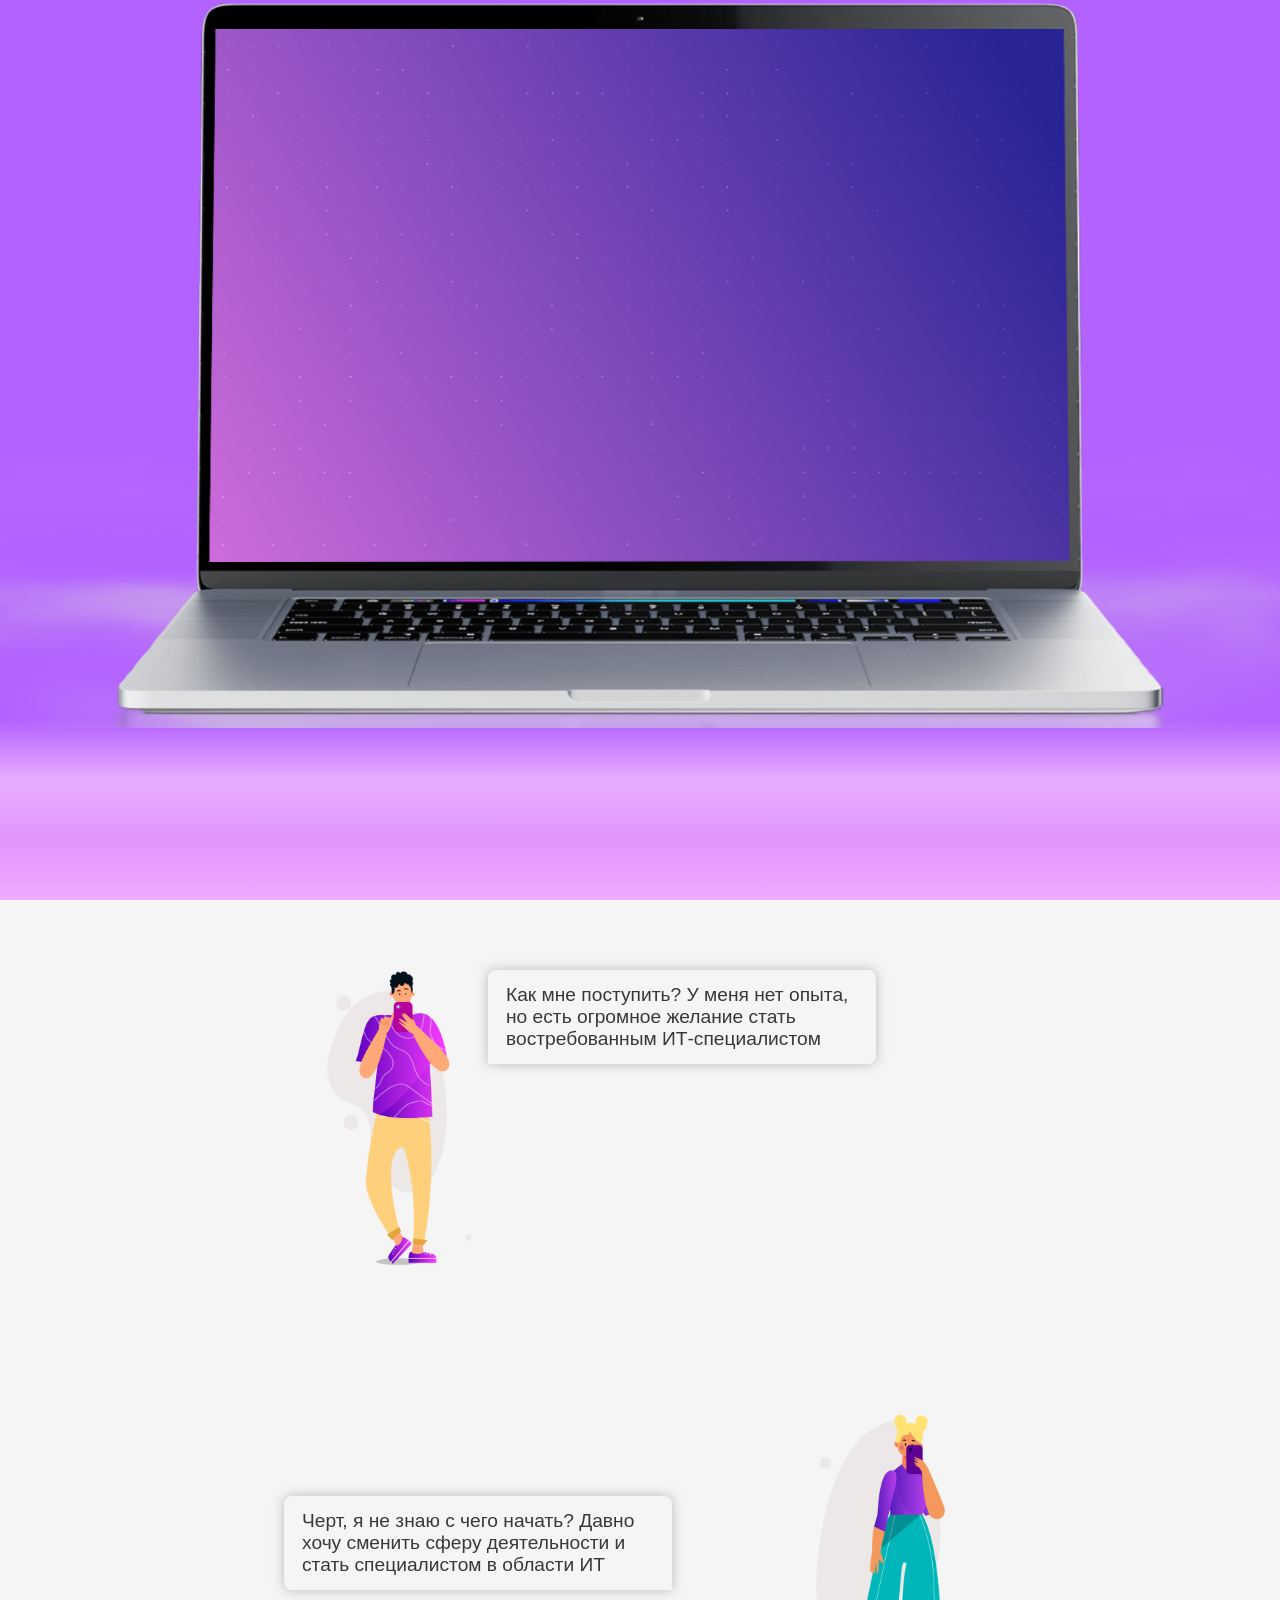
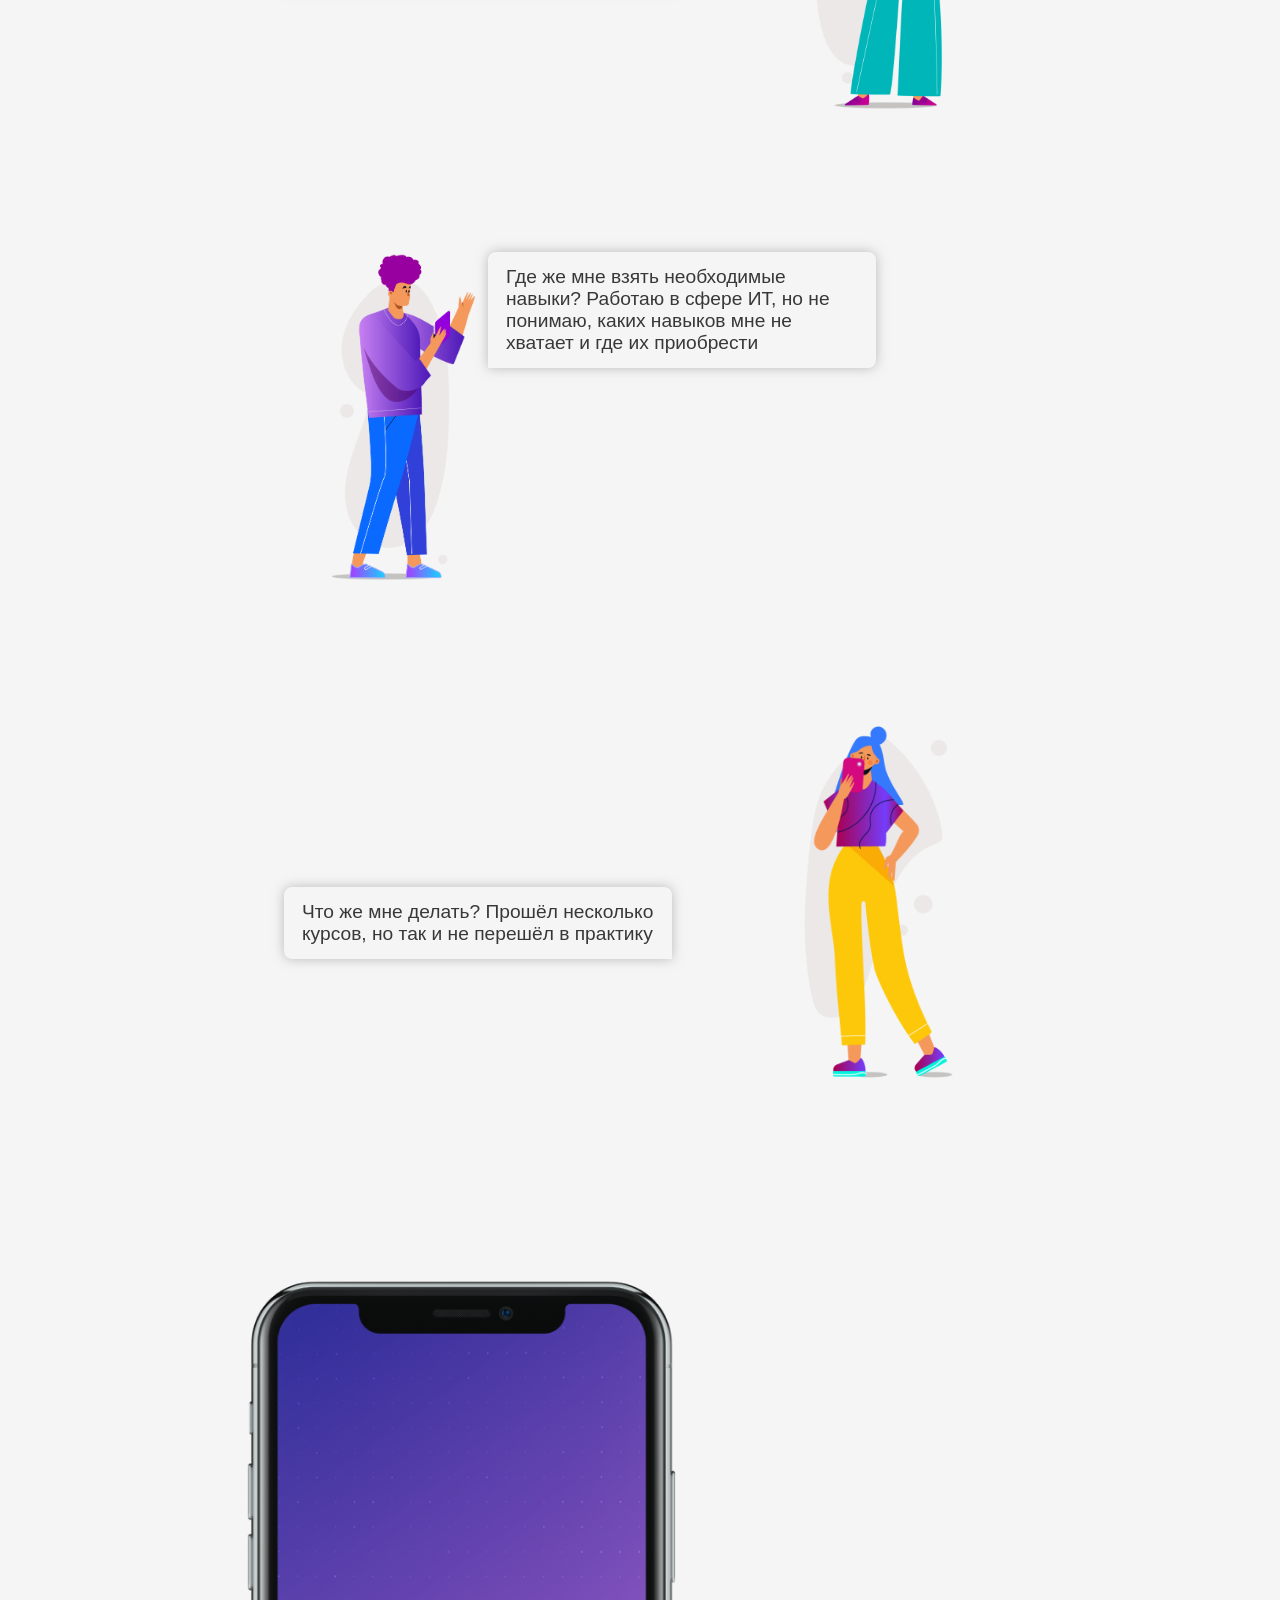
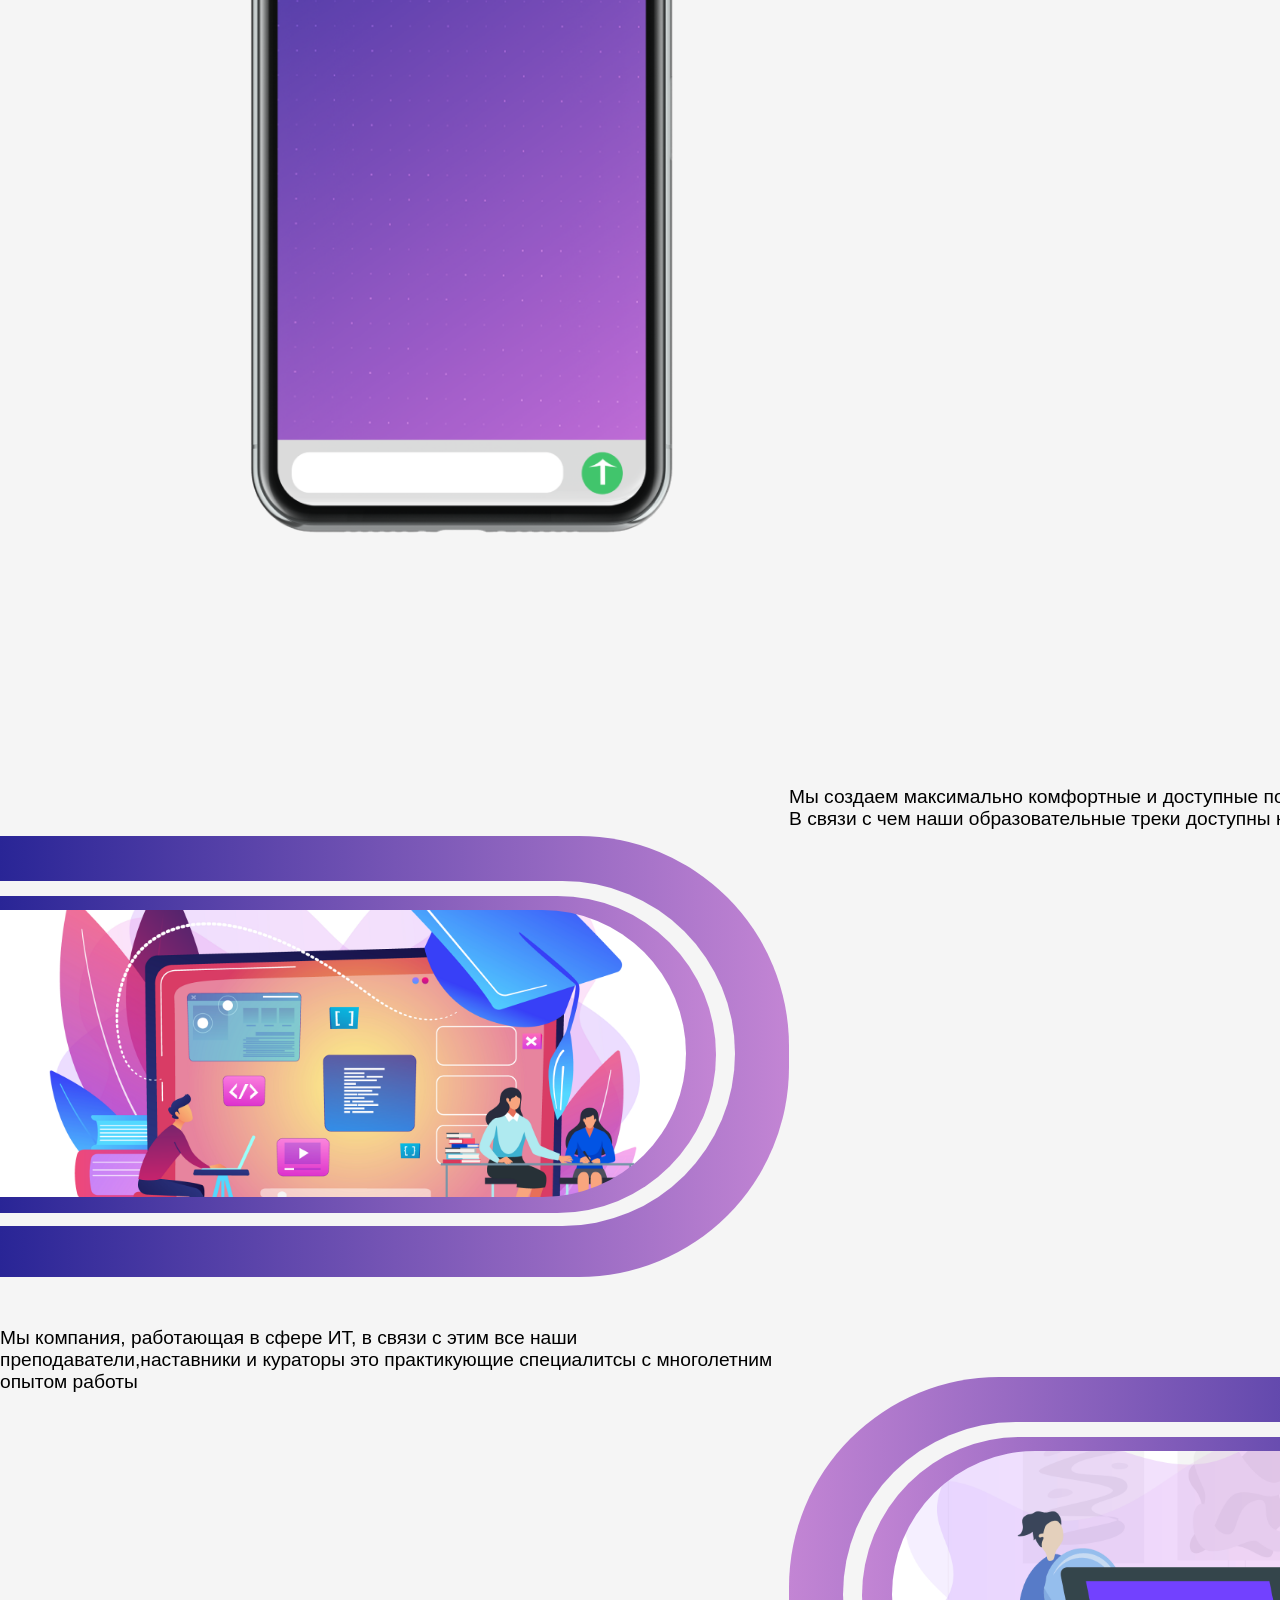
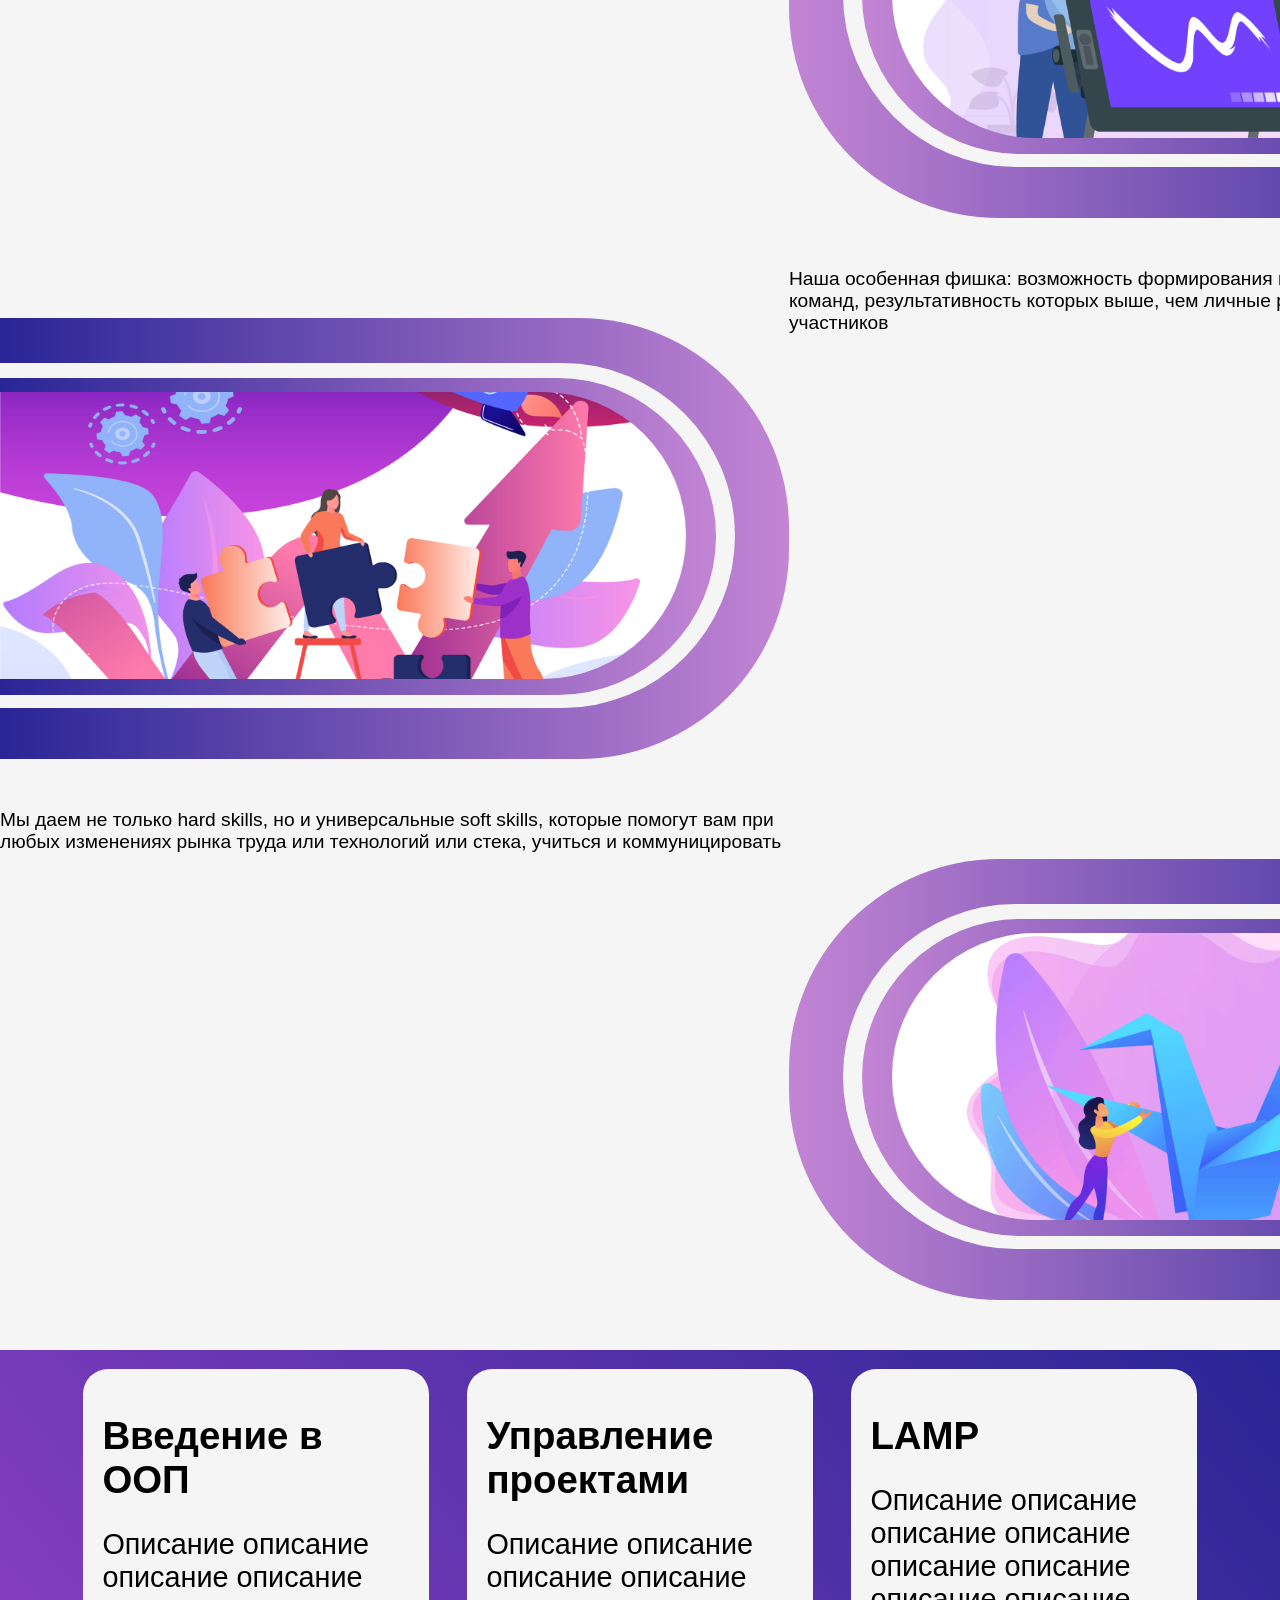
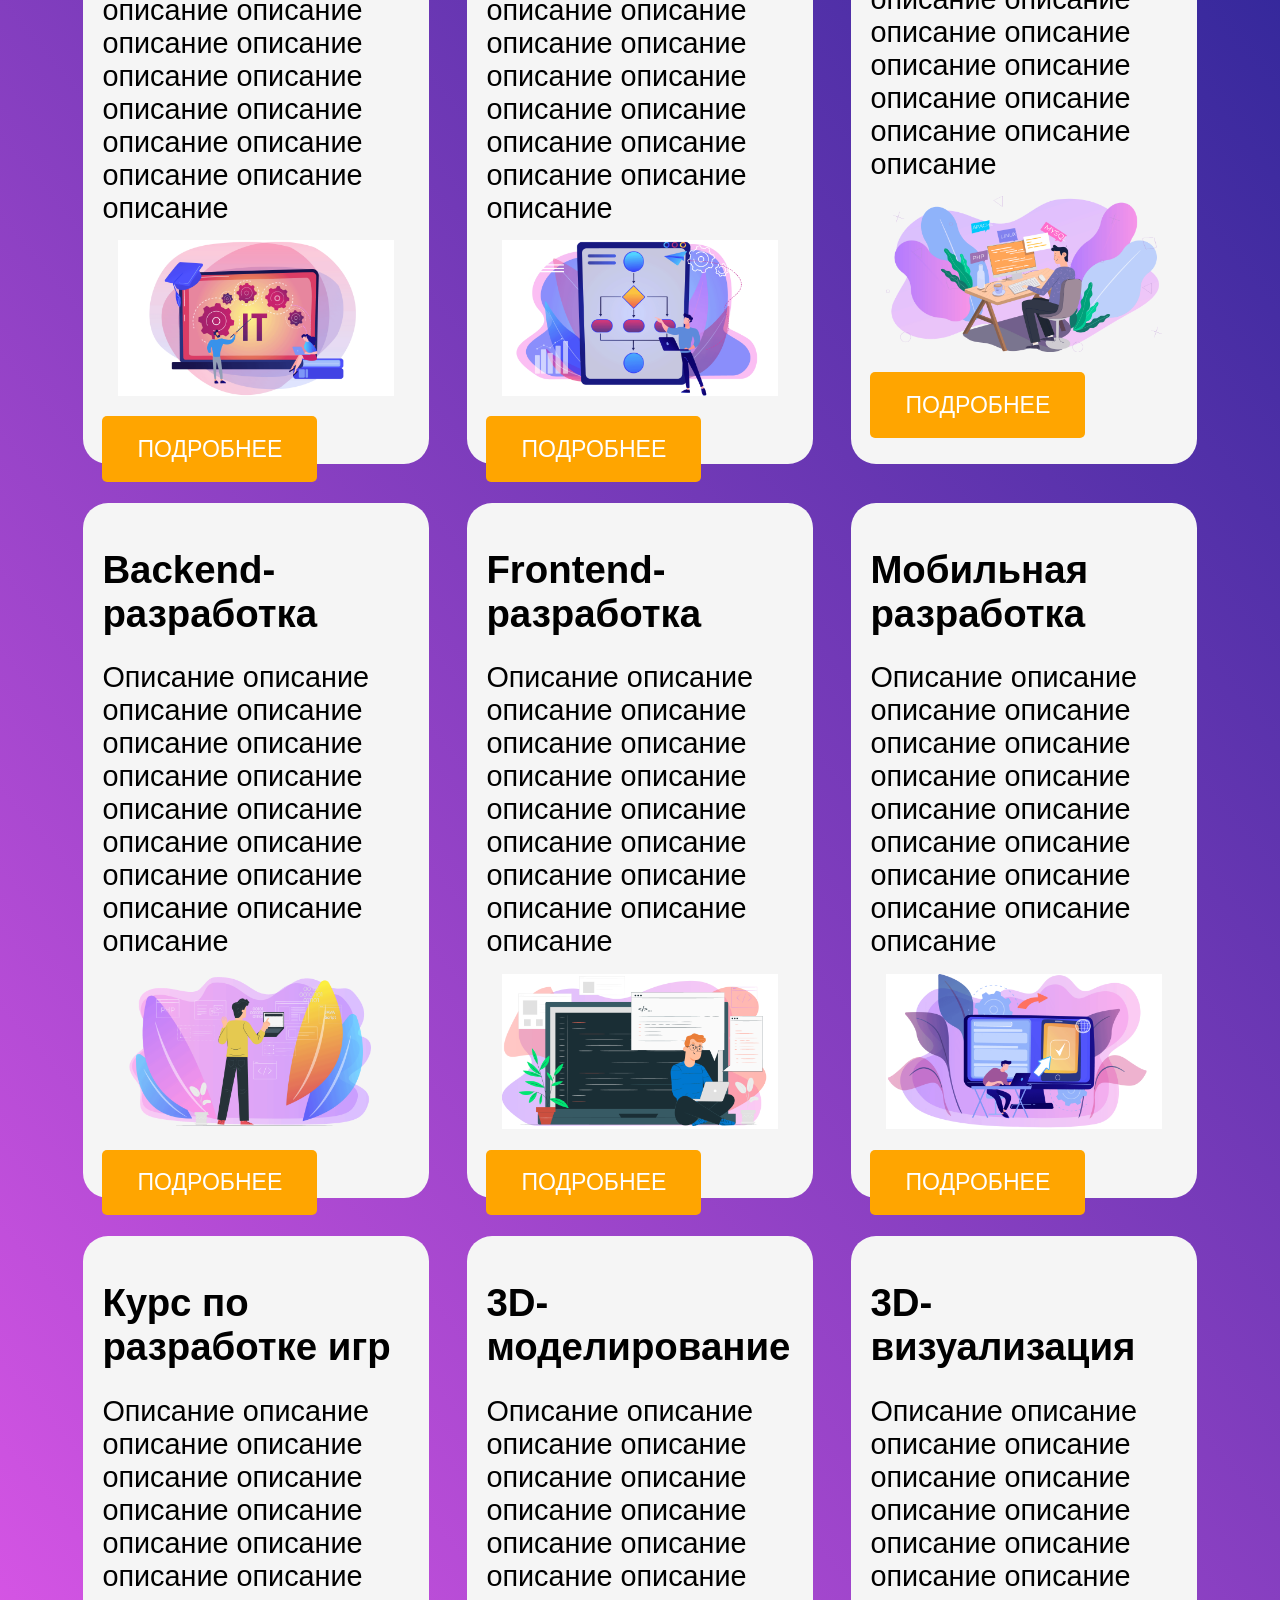
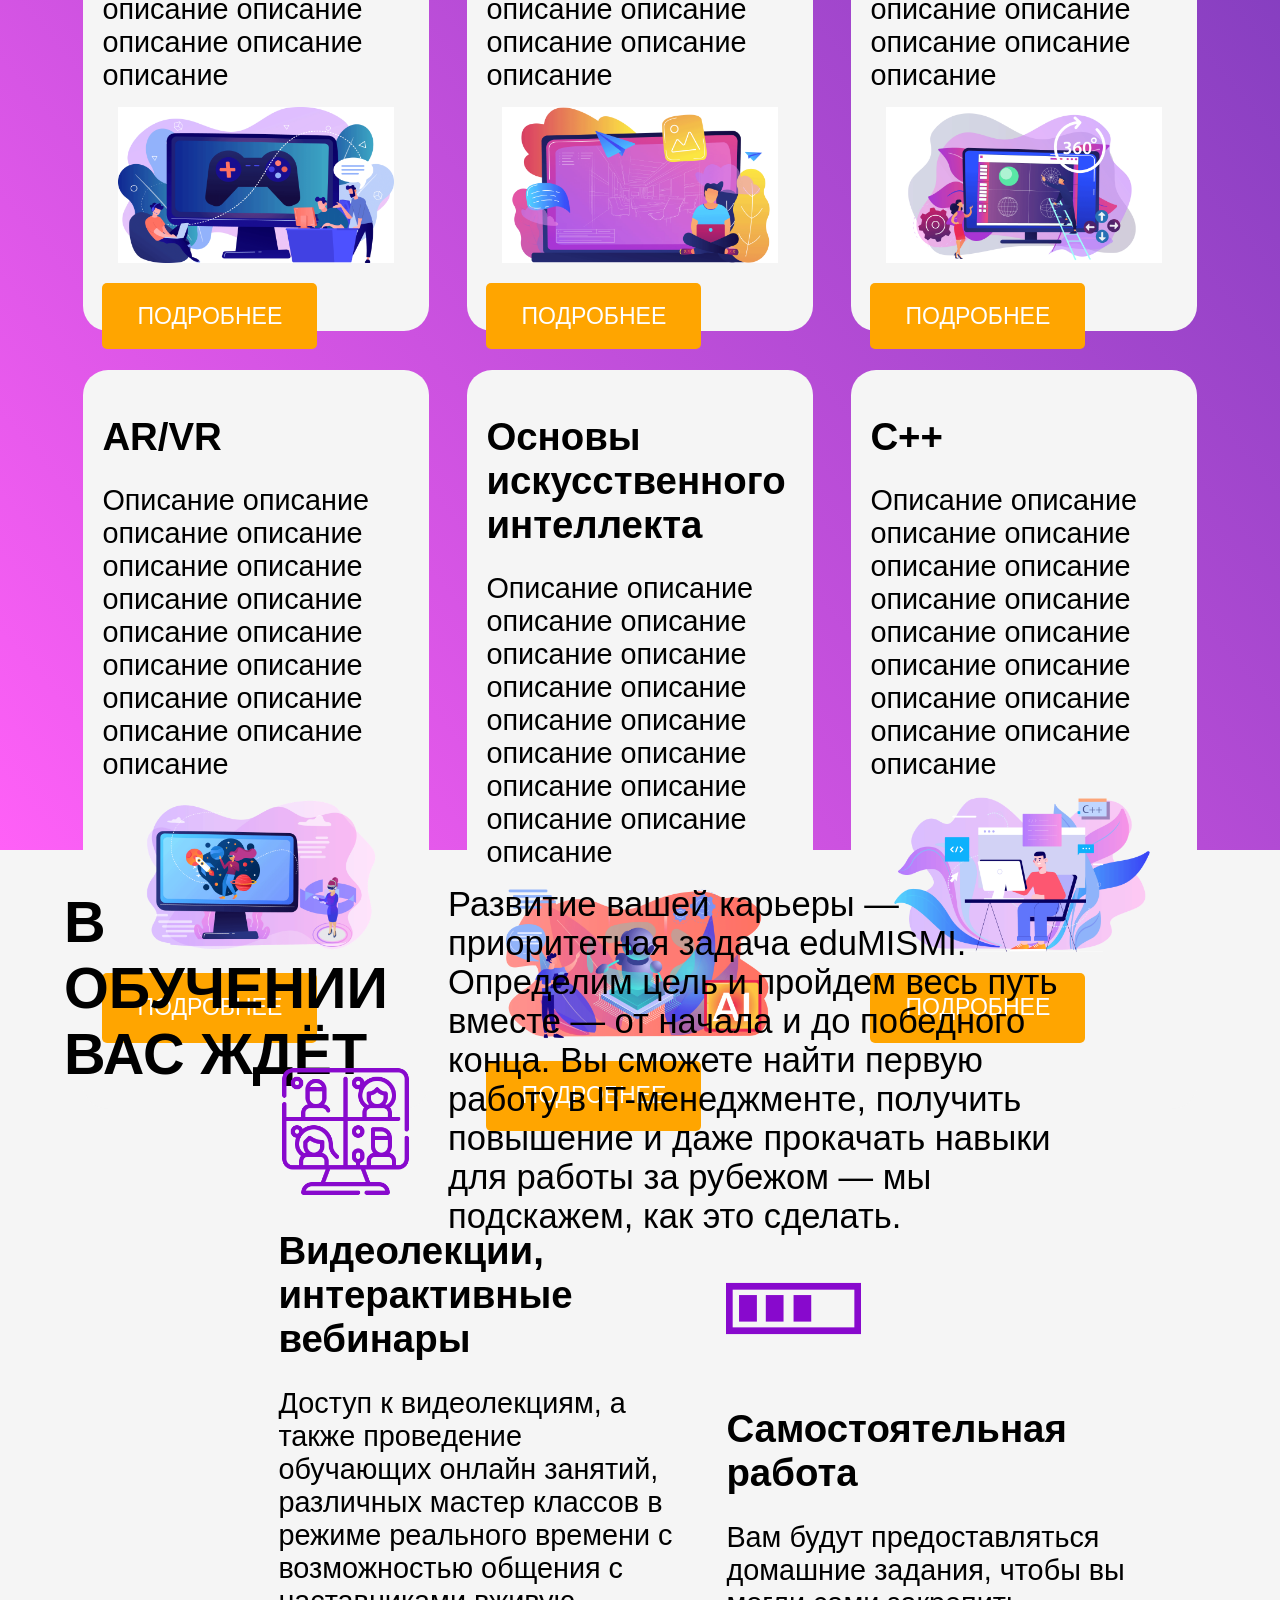
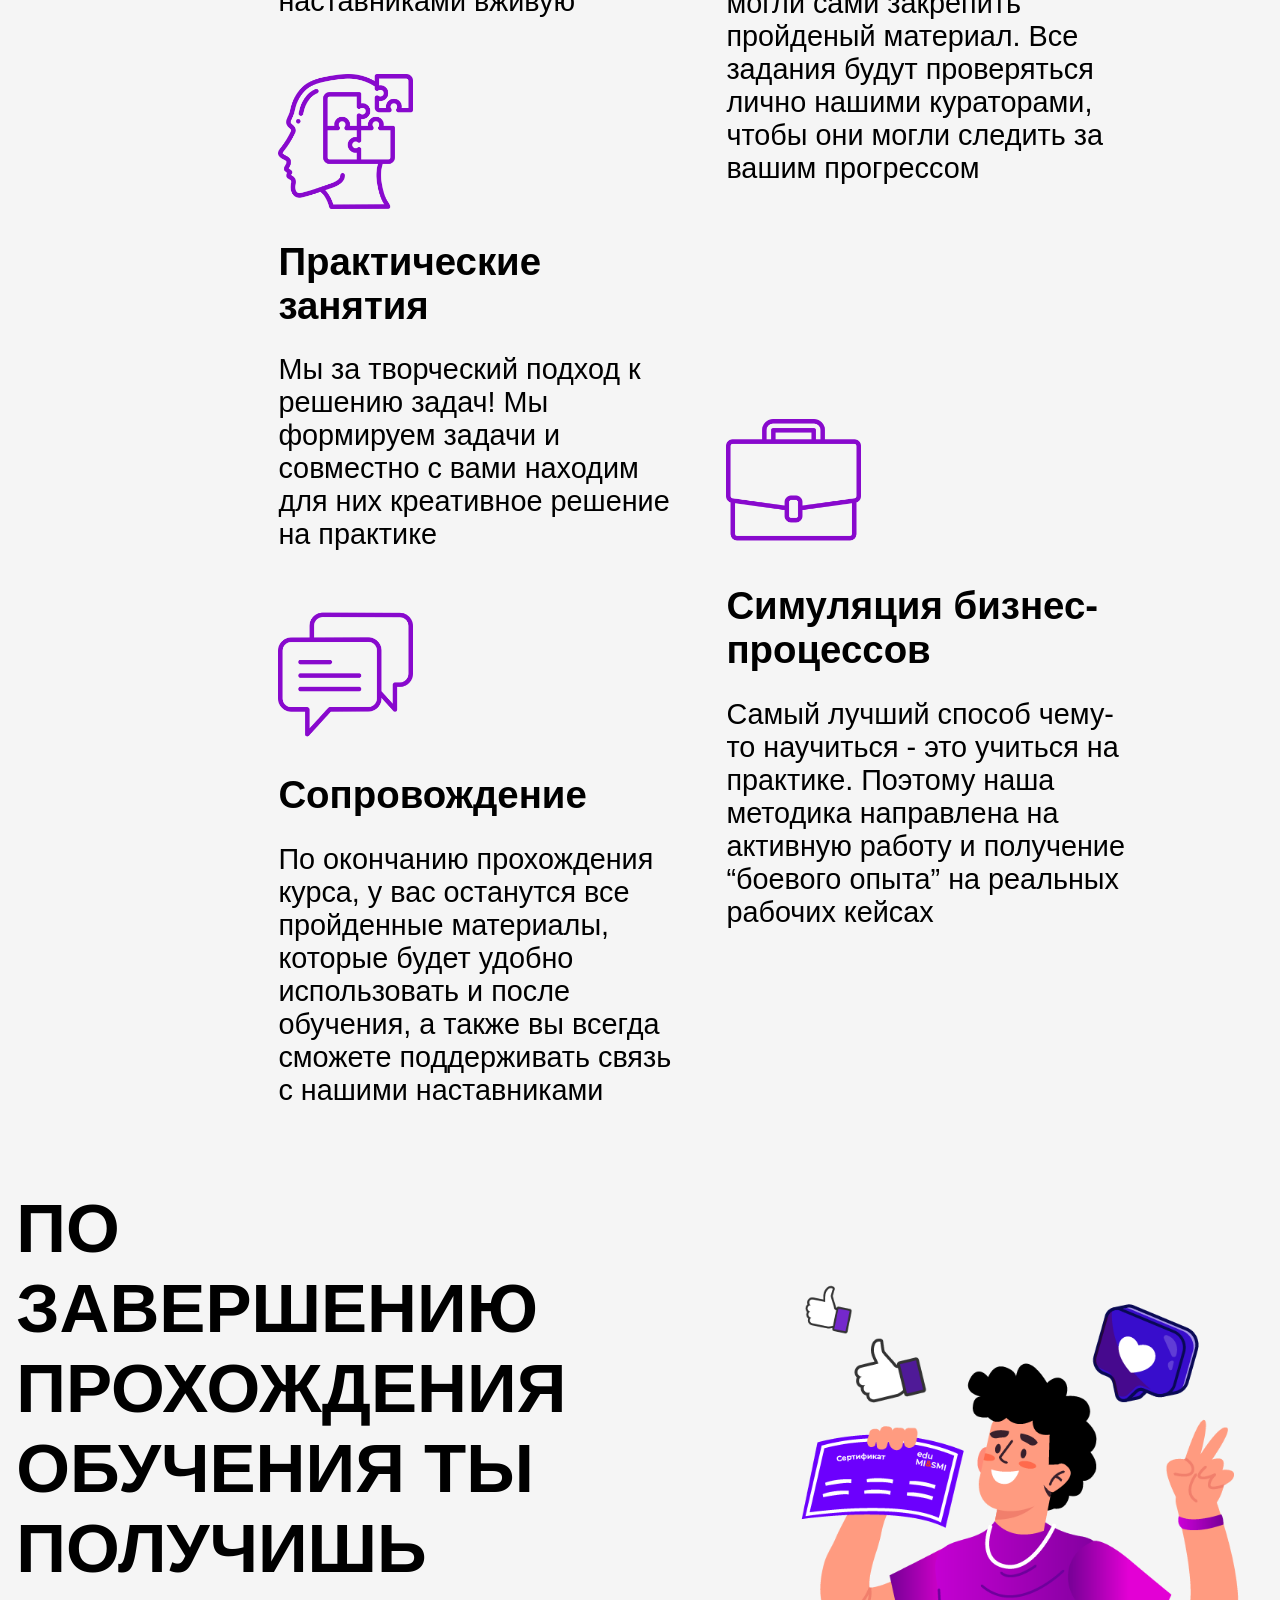
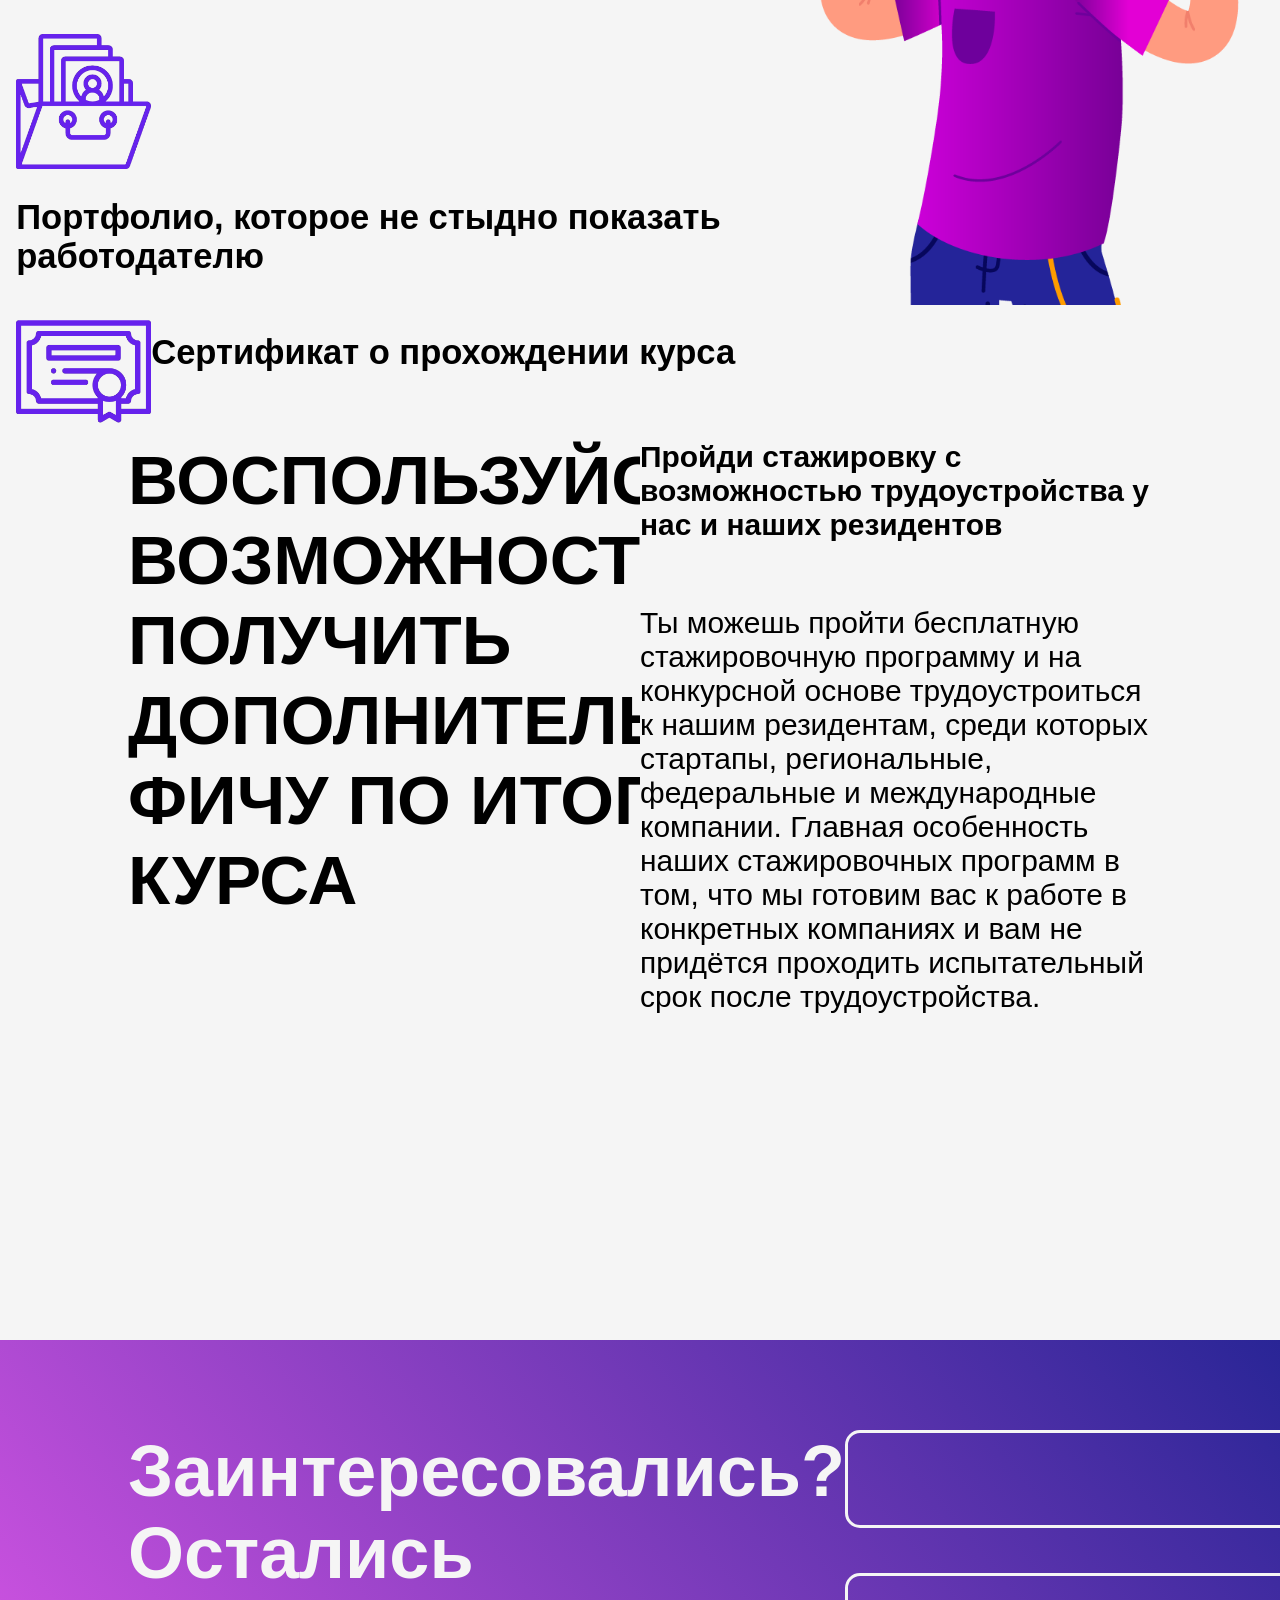
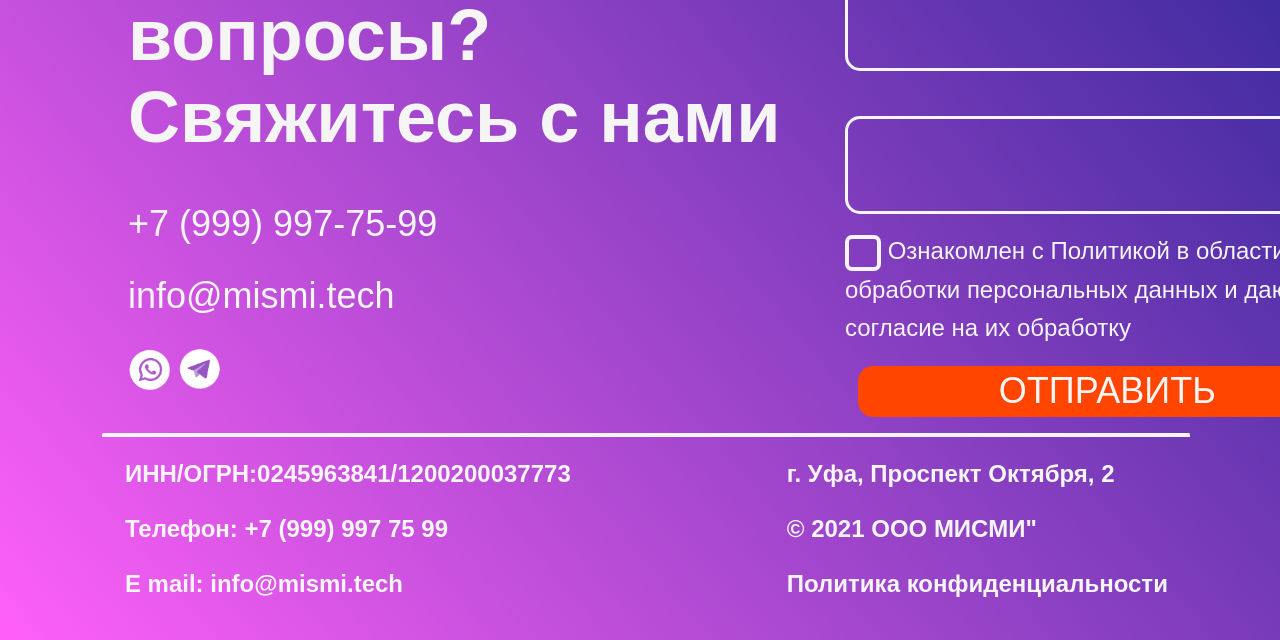
==== index.html @ 3c0815de "Rename grid.html to index.html" ====
<!DOCTYPE html>
<html>

<head>
  <meta charset="UTF-8">
  <meta name="viewport" content="width=device-width height=device-height">
  <title>Шаблончик</title>
  <link rel="stylesheet" href="grid.css" type="text/css" />
</head>

<body>
  <div id="main">
    <div id="header">
      <div class="container">
        <img src="laptop.png" height="100%" width="100%">
      </div>
    </div>

    <div id="content">
      <div class="cont1">
        <div class="bubbleWrapper">
          <div class="inlineContainer">
            <img src="Human2.png">
            <div class="otherBubble other">
              Как мне поступить? У меня нет опыта, но есть огромное желание стать востребованным ИТ-специалистом
            </div>
          </div>
        </div>
        <div class="bubbleWrapper">
          <div class="inlineContainer own">
            <img src="Human4.png">
            <div class="ownBubble own">
              Черт, я не знаю с чего начать? Давно хочу сменить сферу деятельности и стать специалистом в области ИТ
            </div>
          </div>
        </div>
        <div class="bubbleWrapper">
          <div class="inlineContainer">
            <img src="Human3.png">
            <div class="otherBubble other">
              Где же мне взять необходимые навыки? Работаю в сфере ИТ, но не понимаю, каких навыков мне не хватает и где
              их приобрести
            </div>
          </div>
        </div>
        <div class="bubbleWrapper">
          <div class="inlineContainer own">
            <img src="Human1.png">
            <div class="ownBubble own">
              Что же мне делать? Прошёл несколько курсов, но так и не перешёл в практику
            </div>
          </div>
        </div>
      </div>
      <div class="cont2">
        <img src="iphone.png">
      </div>
    </div>
    <div class="cont3">
      <div id="border">
        <img src="activities_1.png" id="img_1">
      </div>
      <div id="descr">
        Мы создаем максимально комфортные и доступные подходы формирования навыков. В связи с чем наши образовательные
        треки доступны как online, так и ofline
      </div>
      <div id="descr">
        Мы компания, работающая в сфере ИТ, в связи с этим все наши преподаватели,наставники и кураторы это практикующие
        специалитсы с многолетним опытом работы
      </div>
      <div id="border">
        <img src="activities_2.png" id="img_2">
      </div>
      <div id="border">
        <img src="activities_3.png" id="img_3">
      </div>
      <div id="descr">
        Наша особенная фишка: возможность формирования и обучения драйв совместимых команд, результативность которых
        выше, чем личные результаты каждого из участников
      </div>
      <div id="descr">
        Мы даем не только hard skills, но и универсальные soft skills, которые помогут вам при любых изменениях рынка
        труда или технологий или стека, учиться и коммуницировать
      </div>
      <div id="border">
        <img src="activities_4.png" id="img_4">
      </div>
    </div>
    <div class="cont4">
      <div id="courses">
        <div id="card">
          <h1>Введение в ООП</h1>
          <div id="description">
            Описание описание описание описание описание описание описание описание описание описание описание описание
            описание описание описание описание описание
          </div>
          <div id="price"></div>
          <img src="./card_1.png">
          <button>ПОДРОБНЕЕ</button>
        </div>
        <div id="card">
          <h1>Управление проектами</h1>
          <div id="description">
            Описание описание описание описание описание описание описание описание описание описание описание описание
            описание описание описание описание описание
          </div>
          <div id="price"></div>
          <img src="./card_2.png">
          <button>ПОДРОБНЕЕ</button>
        </div>
        <div id="card">
          <h1>LAMP</h1>
          <div id="description">
            Описание описание описание описание описание описание описание описание описание описание описание описание
            описание описание описание описание описание
          </div>
          <div id="price"></div>
          <img src="./card_3.png">
          <button>ПОДРОБНЕЕ</button>
        </div>
        <div id="card">
          <h1>Backend-разработка</h1>
          <div id="description">
            Описание описание описание описание описание описание описание описание описание описание описание описание
            описание описание описание описание описание
          </div>
          <div id="price"></div>
          <img src="./card_4.png">
          <button>ПОДРОБНЕЕ</button>
        </div>
        <div id="card">
          <h1>Frontend-разработка</h1>
          <div id="description">
            Описание описание описание описание описание описание описание описание описание описание описание описание
            описание описание описание описание описание
          </div>
          <div id="price"></div>
          <img src="./card_5.png">
          <button>ПОДРОБНЕЕ</button>
        </div>
        <div id="card">
          <h1>Мобильная разработка</h1>
          <div id="description">
            Описание описание описание описание описание описание описание описание описание описание описание описание
            описание описание описание описание описание
          </div>
          <div id="price"></div>
          <img src="./card_6.png">
          <button>ПОДРОБНЕЕ</button>
        </div>
        <div id="card">
          <h1>Курс по разработке игр</h1>
          <div id="description">
            Описание описание описание описание описание описание описание описание описание описание описание описание
            описание описание описание описание описание
          </div>
          <div id="price"></div>
          <img src="./card_7.png">
          <button>ПОДРОБНЕЕ</button>
        </div>
        <div id="card">
          <h1>3D-моделирование</h1>
          <div id="description">
            Описание описание описание описание описание описание описание описание описание описание описание описание
            описание описание описание описание описание
          </div>
          <div id="price"></div>
          <img src="./card_8.png">
          <button>ПОДРОБНЕЕ</button>
        </div>
        <div id="card">
          <h1>3D-визуализация</h1>
          <div id="description">
            Описание описание описание описание описание описание описание описание описание описание описание описание
            описание описание описание описание описание
          </div>
          <div id="price"></div>
          <img src="./card_9.png">
          <button>ПОДРОБНЕЕ</button>
        </div>
        <div id="card">
          <h1>AR/VR</h1>
          <div id="description">
            Описание описание описание описание описание описание описание описание описание описание описание описание
            описание описание описание описание описание
          </div>
          <div id="price"></div>
          <img src="./card_10.png">
          <button>ПОДРОБНЕЕ</button>
        </div>
        <div id="card">
          <h1>Основы искусственного интеллекта</h1>
          <div id="description">
            Описание описание описание описание описание описание описание описание описание описание описание описание
            описание описание описание описание описание
          </div>
          <div id="price"></div>
          <img src="./card_11.png">
          <button>ПОДРОБНЕЕ</button>
        </div>
        <div id="card">
          <h1>C++</h1>
          <div id="description">
            Описание описание описание описание описание описание описание описание описание описание описание описание
            описание описание описание описание описание
          </div>
          <div id="price"></div>
          <img src="./card_12.png">
          <button>ПОДРОБНЕЕ</button>
        </div>
      </div>
    </div>
    <div id="cont5">
      <div id="learn">
        <h1>В ОБУЧЕНИИ ВАС ЖДЁТ</h1>
        <p>Развитие вашей карьеры — приоритетная задача eduMISMI. Определим цель и пройдем весь путь вместе — от начала
          и до победного конца. Вы сможете найти первую работу в IT-менеджменте, получить повышение и даже прокачать
          навыки для работы за рубежом — мы подскажем, как это сделать.</p>
      </div>
      <div id="row">
        <div id="what">
          <div id="expect">
            <img src="./learn_1.png">
            <h1>Видеолекции, интерактивные вебинары</h1>
            <div id="description">
              Доступ к видеолекциям, а также проведение обучающих онлайн занятий, различных мастер классов в режиме
              реального времени с возможностью общения с наставниками вживую
            </div>
          </div>
        </div>
        <div id="what">
          <div id="expect">
            <img src="./learn_2.png">
            <h1>Практические занятия</h1>
            <div id="description">
              Мы за творческий подход к решению задач! Мы формируем задачи и совместно с вами находим для них креативное
              решение на практике
            </div>
          </div>
        </div>
        <div id="what">
          <div id="expect">
            <img src="./learn_3.png">
            <h1>Сопровождение</h1>
            <div id="description">
              По окончанию прохождения курса, у вас останутся все пройденные материалы, которые будет удобно
              использовать и после обучения, а также вы всегда сможете поддерживать связь с нашими наставниками
            </div>
          </div>
        </div>
        <div id="what">
          <div id="expect">
            <img src="./learn_4.png">
            <h1>Самостоятельная работа</h1>
            <div id="description">
              Вам будут предоставляться домашние задания, чтобы вы могли сами закрепить пройденый материал. Все задания
              будут проверяться лично нашими кураторами, чтобы они могли следить за вашим прогрессом
            </div>
          </div>
        </div>
        <div id="what">
          <div id="expect">
            <img src="./learn_5.png">
            <h1>Симуляция бизнес-процессов</h1>
            <div id="description">
              Самый лучший способ чему-то научиться - это учиться на практике. Поэтому наша методика направлена на
              активную работу и получение “боевого опыта” на реальных рабочих кейсах
            </div>
          </div>
        </div>
      </div>
    </div>
    <div id="cont6">
      <div id="docs">
        <h1>ПО ЗАВЕРШЕНИЮ ПРОХОЖДЕНИЯ ОБУЧЕНИЯ ТЫ ПОЛУЧИШЬ</h1>
        <img src="./docs_1.png">
        <h2>Портфолио, которое не стыдно показать работодателю</h2>
        <img src="./docs_2.png">
        <h2>Сертификат о прохождении курса</h2>
      </div>
      <img src="./man.png">
    </div>
    <div id="cont7">
      <div id="feature">
        <h1>ВОСПОЛЬЗУЙСЯ ВОЗМОЖНОСТЬЮ ПОЛУЧИТЬ ДОПОЛНИТЕЛЬНУЮ ФИЧУ ПО ИТОГУ КУРСА</h1>
      </div>
      <div id="trainee">
        <h2>Пройди стажировку с возможностью трудоустройства у нас и наших резидентов</h2>
        <h3>Ты можешь пройти бесплатную стажировочную программу и на конкурсной основе трудоустроиться к нашим
          резидентам, среди которых стартапы, региональные, федеральные и международные компании. Главная особенность
          наших стажировочных программ в том, что мы готовим вас к работе в конкретных компаниях и вам не придётся
          проходить испытательный срок после трудоустройства.</h3>
      </div>
    </div>
    <div id="footer">
      <div id="fbx">
        <div id="contact">
          <h1>Заинтересовались? Остались вопросы? Свяжитесь с нами</h1>
          <h2>+7 (999) 997-75-99</h2>
          <h2>info@mismi.tech</h2>
          <div id="socials">
            <img src="./soc_1.png">
            <img src="./soc_2.png">
          </div>
          <div id="forms">
            <form action="" method="get" class="form-example">
              <div class="form-example">
                <input type="text" name="name" id="name" required>
              </div>
              <div class="form-example">
                <input type="phone" name="phone" id="phone" required style="margin: 5vh 0 5vh 0;">
              </div>
              <div class="form-example">
                <input type="email" name="email" id="email" required>
              </div>
            </form>
          </div>
          <div id="checkbox">
            <input id="c1" type="checkbox">
            <label for="c1">Ознакомлен с Политикой в области обработки персональных данных и даю согласие на их
              обработку</label>
          </div>
          <div id="send">
            <script src='https://www.google.com/recaptcha/api.js'></script>
            <script>

              function get_action(form) {
                var v = grecaptcha.getResponse();
                if (v.length == 0) {
                  document.getElementById('captcha').innerHTML = "You can't leave Captcha Code empty";
                  return false;
                }
                else {
                  document.getElementById('captcha').innerHTML = "Captcha completed";
                  return true;
                }
              }

            </script>
            <div class="g-recaptcha" id="rcaptcha" data-sitekey="site key"></div>
            <span id="captcha" style="color:red"></span> <!-- this will show captcha errors -->
            <button>ОТПРАВИТЬ</button>
          </div>
        </div>
      </div>
      <div id="cred">
        <div id="info">
          <h2>ИНН/ОГРН:0245963841/1200200037773</h2>
          <h2>Телефон: +7 (999) 997 75 99</h2>
          <h2>E mail: info@mismi.tech</h2>
          <h2>г. Уфа, Проспект Октября, 2</h2>
          <h2>© 2021 ООО МИСМИ"</h2>
          <h2>Политика конфиденциальности</h2>
        </div>
      </div>
      <!-- <div class="hd2"></div>
    <div class="hd3"></div> -->
    </div>
  </div>
</body>

</html>
---- grid.css ----
body {
    margin: auto;
}

::-webkit-scrollbar {
    width: 0px;
    height: 0px;
    background: transparent;
}

#main {
    height: 100%;
    background: #3d3a3a;
}

#header {
    height: 100vh;
    background: linear-gradient(rgb(179, 98, 255) 80%, rgb(231, 173, 255), rgb(225, 149, 255), rgb(241, 171, 255));
    align-items: center;
}

#content {
    /* height: fit-content; */
    display: flex;
    justify-content: start;
    flex-direction: column;
    align-self: flex-start;
    background: whitesmoke;
}

.bubbleWrapper {
    padding: 5% 25% 5% 25%;
    display: flex;
    justify-content: start;
    flex-direction: column;
    align-self: flex-start;
    color: rgb(56, 56, 56);
    font: 1.2em "Montesserat", sans-serif;
}

.inlineContainer {
    display: inline-flex;
}

.inlineContainer.own {
    flex-direction: row-reverse;
}

.inlineIcon {
    width: 20px;
    object-fit: contain;
}

.ownBubble {
    box-shadow: 0px 0px 12px rgba(127, 127, 127, 0.5);
    min-width: 55%;
    /* max-width: 85%; */
    min-height: 55%;
    /* max-height: 85%; */
    padding: 14px 18px;
    margin: 5% 20% 20%;
    background-color: whitesmoke;
    border-radius: 8px 8px 0 8px;

}

.otherBubble {
    box-shadow: 0px 0px 12px rgba(127, 127, 127, 0.5);
    width: 55%;
    /* max-width: 55%; */
    height: 55%;
    /* max-height: 85%; */
    padding: 14px 18px;
    margin: 6px 8px;
    background-color: whitesmoke;
    border-radius: 8px 8px 8px 0;

}

.own {
    align-self: flex-end;
}

.other {
    align-self: flex-start;
}

.hd1,
.hd2,
.hd3 {
    border: 10px solid black;
    background: blue;
    margin: 5%;
}

.hd2 {
    margin: 2.5%;
}

.cont1 img {
    max-height: 25%;
    max-width: 25%;
}

.cont2 {
    background: whitesmoke;
    display: grid;
    grid-template-rows: repeat(1, 1fr);
}

.cont2 img {
    max-height: 90%;
    margin-left: 15%;
}

.cont3 {
    background: whitesmoke;
    display: grid;
    grid-template-rows: repeat(4, 2fr);
    grid-template-columns: repeat(2, 1fr);
    height: 100%;
}

#descr {
    vertical-align: middle;
    font: 1.2em "Montesserat", sans-serif;
}

#border {
    display: inline-block;
    height: 441px;
    width: 789px;
    min-height: 10vh;
    min-width: 25vw;
    position: relative;
    margin: 50px 0 50px 0;
    z-index: 0;
    border-radius: 0 210px 210px 0;
    background: linear-gradient(to right, #292596, #C385D4) border-box;
}

.cont3 div:nth-child(4n+4) {
    transform: scale(-1, 1);
    justify-self: end;
}

#border:before {
    content: "";
    width: 87%;
    height: 65%;
    display: block;
    z-index: -1;
    position: relative;
    padding: 15px;
    background: linear-gradient(to right, #292596, #C385D4) border-box;
    top: 60px;
    border-radius: 0 210px 210px 0;
}

#border:after {
    content: "";
    width: 83%;
    height: 60%;
    display: block;
    z-index: -2;
    padding: 40px;
    background: whitesmoke;
    position: absolute;
    top: 45px;
    border-radius: 0 210px 210px 0;
}

#border img {
    position: relative;
    top: -55%;
    z-index: 2;
    border-radius: 0 210px 210px 0;
    width: 87%;
    height: 65%;
    object-fit: cover;
    background-origin: border-box;
}

.cont4 {
    background: linear-gradient(50deg, #ff60f7, #292596) border-box;
    height: 300vh;
}

#courses {
    height: 100%;
    display: grid;
    grid-template-rows: repeat(4, 0.75fr);
    grid-template-columns: repeat(3, 0.75fr);
    margin: auto 5%;
}

#card {
    background-color: whitesmoke;
    margin: 5%;
    border-radius: 25px;
    padding: 5%;
    font: 1.2em "Montesserat", sans-serif;
}

#card img {
    object-fit: cover;
    width: 90%;
    margin: 5%;
}

#card button {
    background-color: orange;
    border-radius: 5px;
    border: none;
    width: 70%;
    height: 10%;
    align-self: center;
    color: white;
    font: 1.2em "Montesserat", sans-serif;
}

#cont5 {
    height: 210vh;
    width: 100%;
    background-color: whitesmoke;
    font: 1.2em "Montesserat", sans-serif;
}

#learn {
    height: 20vh;
    width: 85vw;
    display: flex;
    flex-direction: row;
    margin: 0 0 0 5vw;
}

#learn h1 {
    width: 25vw;
    font: 3em "Montesserat", sans-serif;
    font-weight: bold;
    margin-right: 5vw;
}

#learn p {
    width: 50vw;
    font: 1.8em "Montesserat", sans-serif;
    font-weight: lighter;
}

#row {
    margin: 0 20% 0 20%;
    justify-items: stretch;
    align-items: stretch;
    width: 35%;
    height: 190vh;
    display: flex;
    flex-direction: column;
    flex-wrap: wrap;
    justify-content: space-evenly
}

#what {
    color: black;
    padding: 5%;
}

#what img {
    height: 15vh;
}

#description {
    font: 1.5em "Montesserat", sans-serif;
    ;
}

#cont6 {
    height: 100vh;
    width: 100%;
    background-color: whitesmoke;
    font: 1.2em "Montesserat", sans-serif;
    display: flex;
    flex-direction: row;
    flex-wrap: wrap;
    justify-content: center;
    align-items: center;
}

#cont6 h1 {
    padding: 0 25vw 0 0vw;
    font: 3em "Montesserat", sans-serif;
    font-weight: bold;
}

#cont6 img {
    height: 70vh;
}

#docs {
    width: 60vw;
    background-color: whitesmoke;
    font: 1.2em "Montesserat", sans-serif;
    display: flex;
    align-items: flex-start;
    flex-direction: row;
    flex-wrap: wrap;
}

#docs img {
    height: 15vh;
}

#cont7 {
    height: 100vh;
    width: 100%;
    background-color: whitesmoke;
    font: 1.2em "Montesserat", sans-serif;
    display: flex;
    flex-direction: column;
    flex-wrap: wrap;
}

#feature {
    margin: 0 10vw 0 10vw;
    width: 25%;
    background-color: whitesmoke;
    font: 1.2em "Montesserat", sans-serif;
    display: flex;
    align-items: flex-start;
    flex-direction: row;
    flex-wrap: nowrap;
}

#feature h1 {
    margin: 0;
    font: 3em "Montesserat", sans-serif;
    font-weight: bold;
}

#trainee {
    margin: 0vw 0 0 5vw;
    width: 50vw;
    height: 70vh;
    background-color: whitesmoke;
    font: 1.2em "Montesserat", sans-serif;
    display: flex;
    flex-direction: column;
}

#trainee h2 {
    margin: 0 10vw 5vw 0;
    font: 1.3em "Montesserat", sans-serif;
    font-weight: bold;
    font-stretch: expanded;
}


#trainee h3 {
    margin: 0 10vw 0 0;
    font: 1.3em "Montesserat", sans-serif;
    font-weight: lighter;
}

#footer {
    height: 100vh;
    width: 100%;
    background: linear-gradient(50deg, #ff60f7, #292596) border-box;
}

#fbx {
    height: 70vh;
    width: 40vw;
    margin: 0 10vw;
    padding-bottom: 7vh;
    color: whitesmoke;
    font: 1.5em "Montesserat", sans-serif;
}

#fbx img {
    height: 5vh;
}

#fbx h1 {
    font: 3em "Montesserat", sans-serif;
    font-weight: bold;
    margin: 10vh 0 5vh 0;
}

#fbx h2 {
    font-weight: lighter;
    margin-top: 0;
}

#contact {
    height: 100vh;
    display: flex;
    justify-content: start;
    flex-direction: column;
    align-self: flex-start;
    flex-wrap: wrap;
}

#forms {
    margin-top: 10vh;
}

.form-example {
    display: table-row;
}

.form-example label,
input {
    color: whitesmoke;
    font: 3em "Montesserat", sans-serif;
    background: transparent;
    border-radius: 15px;
    border: 3px solid whitesmoke;
    height: 10vh;
    width: 40vw;
}

.form-example label {
    padding-right: 10px;
}

#checkbox {
    margin: 2vh 0;
    line-height: 1.6;
}

@supports (-webkit-appearance: none) or (-moz-appearance: none) {

    input[type='checkbox'],
    input[type='radio'] {
        --active: #275efe;
        --active-inner: #fff;
        --focus: 2px rgba(39, 94, 254, .3);
        --border: whitesmoke;
        --border-hover: #275efe;
        --background: transparent;
        --disabled: #f6f8ff;
        --disabled-inner: #e1e6f9;
        -webkit-appearance: none;
        -moz-appearance: none;
        height: 4vh;
        width: 4vh;
        outline: none;
        display: inline-block;
        vertical-align: middle;
        position: relative;
        margin: 0;
        cursor: pointer;
        border: 4px solid var(--bc, var(--border));
        background: var(--b, var(--background));
        transition: background 0.3s, border-color 0.3s, box-shadow 0.2s;
    }

    input[type='checkbox']:after,
    input[type='radio']:after {
        content: '';
        display: block;
        left: 0;
        top: 0;
        position: absolute;
        transition: transform var(--d-t, 0.3s) var(--d-t-e, ease), opacity var(--d-o, 0.2s);
    }

    input[type='checkbox']:checked,
    input[type='radio']:checked {
        --b: var(--active);
        --bc: var(--active);
        --d-o: 0.3s;
        --d-t: 0.6s;
        --d-t-e: cubic-bezier(0.2, 0.85, 0.32, 1.2);
    }

    input[type='checkbox']:disabled,
    input[type='radio']:disabled {
        --b: var(--disabled);
        cursor: not-allowed;
        opacity: 0.9;
    }

    input[type='checkbox']:disabled:checked,
    input[type='radio']:disabled:checked {
        --b: var(--disabled-inner);
        --bc: var(--border);
    }

    input[type='checkbox']:hover:not(:checked):not(:disabled),
    input[type='radio']:hover:not(:checked):not(:disabled) {
        --bc: var(--border-hover);
    }

    input[type='checkbox']:focus,
    input[type='radio']:focus {
        box-shadow: 0 0 0 var(--focus);
    }

    input[type='checkbox']:not(.switch):after,
    input[type='radio']:not(.switch):after {
        opacity: var(--o, 0);
    }

    input[type='checkbox']:not(.switch):checked,
    input[type='radio']:not(.switch):checked {
        --o: 1;
    }

    input[type='checkbox']:not(.switch) {
        border-radius: 7px;
    }

    input[type='checkbox']:not(.switch):after {
        width: 1.25vh;
        height: 3vh;
        border: 4px solid var(--active-inner);
        border-radius: 2.5px;
        border-top: 0;
        border-left: 0;
        margin-left: 1vh;
        transform: rotate(var(--r, 20deg));
    }

    input[type='checkbox']:not(.switch):checked {
        --r: 43deg;
    }
}

#send {
    width: 40vw;
    display: flex;
    justify-content: start;
    flex-direction: row;
    align-self: flex-start;
}

#send button {
    width: 100%;
    height: 4vw;
    color: whitesmoke;
    background: orangered;
    border: none;
    border-radius: 15px;
    font: 1.5em "Montesserat", sans-serif;
    font-weight: lighter;
    margin-left: 1vw;
}

#cred {
    margin: 0 8vw;
    width: 85vw;
    border-top: solid 4px whitesmoke ;
    border-radius: 1.5px;
}

#info {
    margin: 2.5vh;
    height: 20vh;
    color: whitesmoke;
    font: 1em "Montesserat", sans-serif;
    display: flex;
    flex-direction: column;
    align-self: flex-start;
    flex-wrap: wrap;
    align-content: space-between;
}

#info h2 {
    margin: 0;
    padding-bottom: 3vh;
}
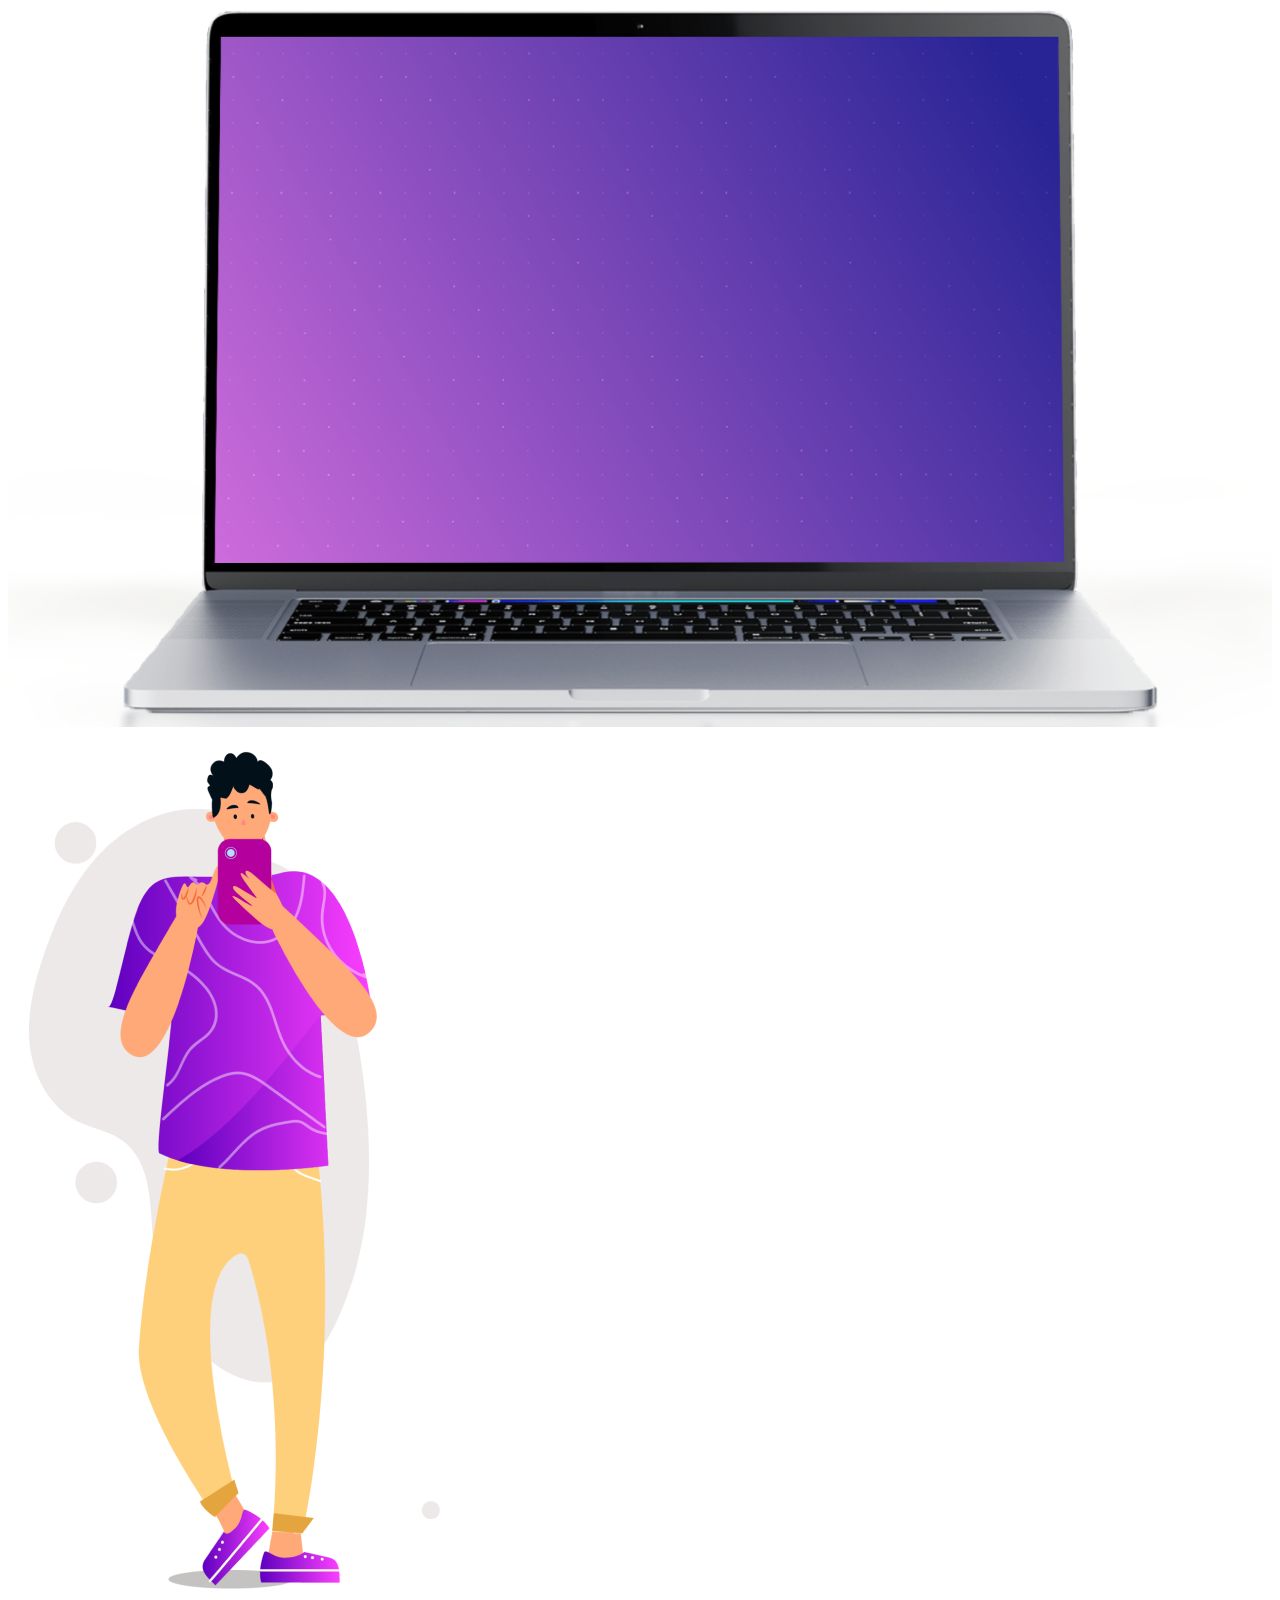
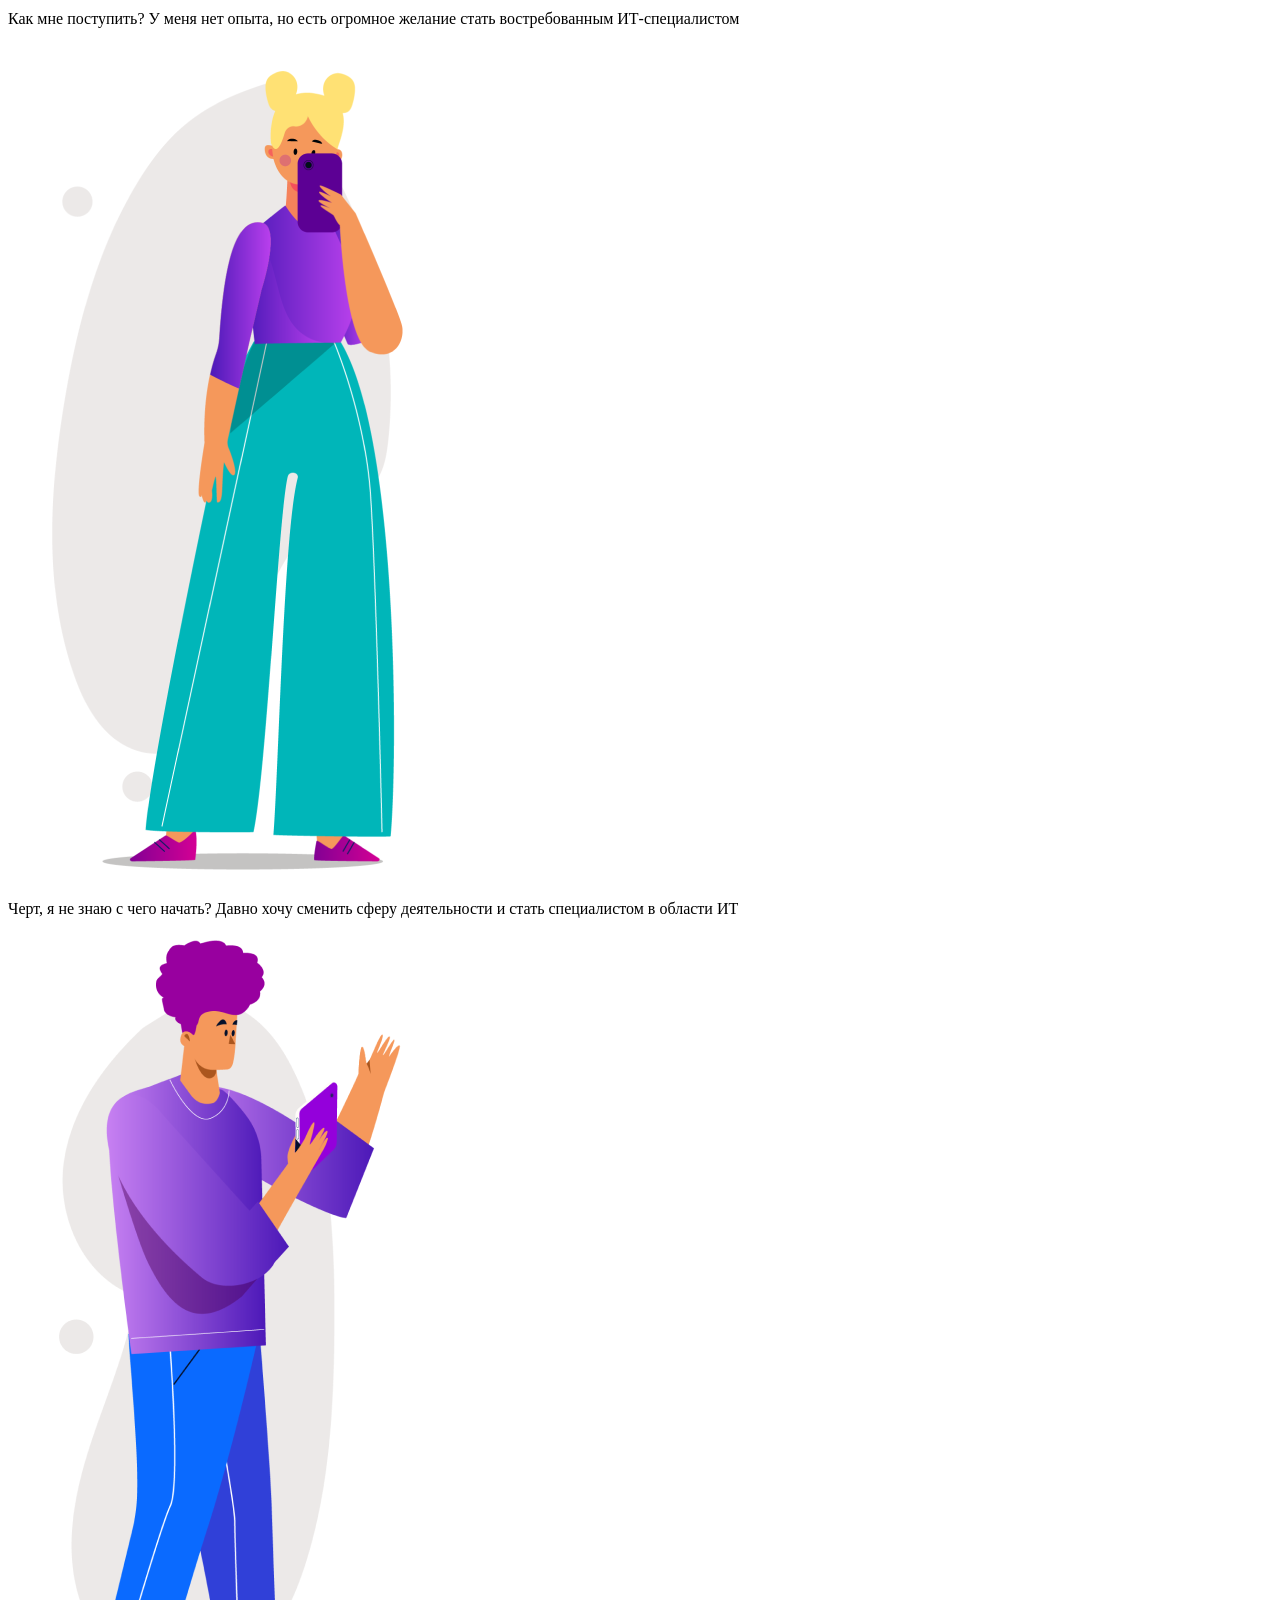
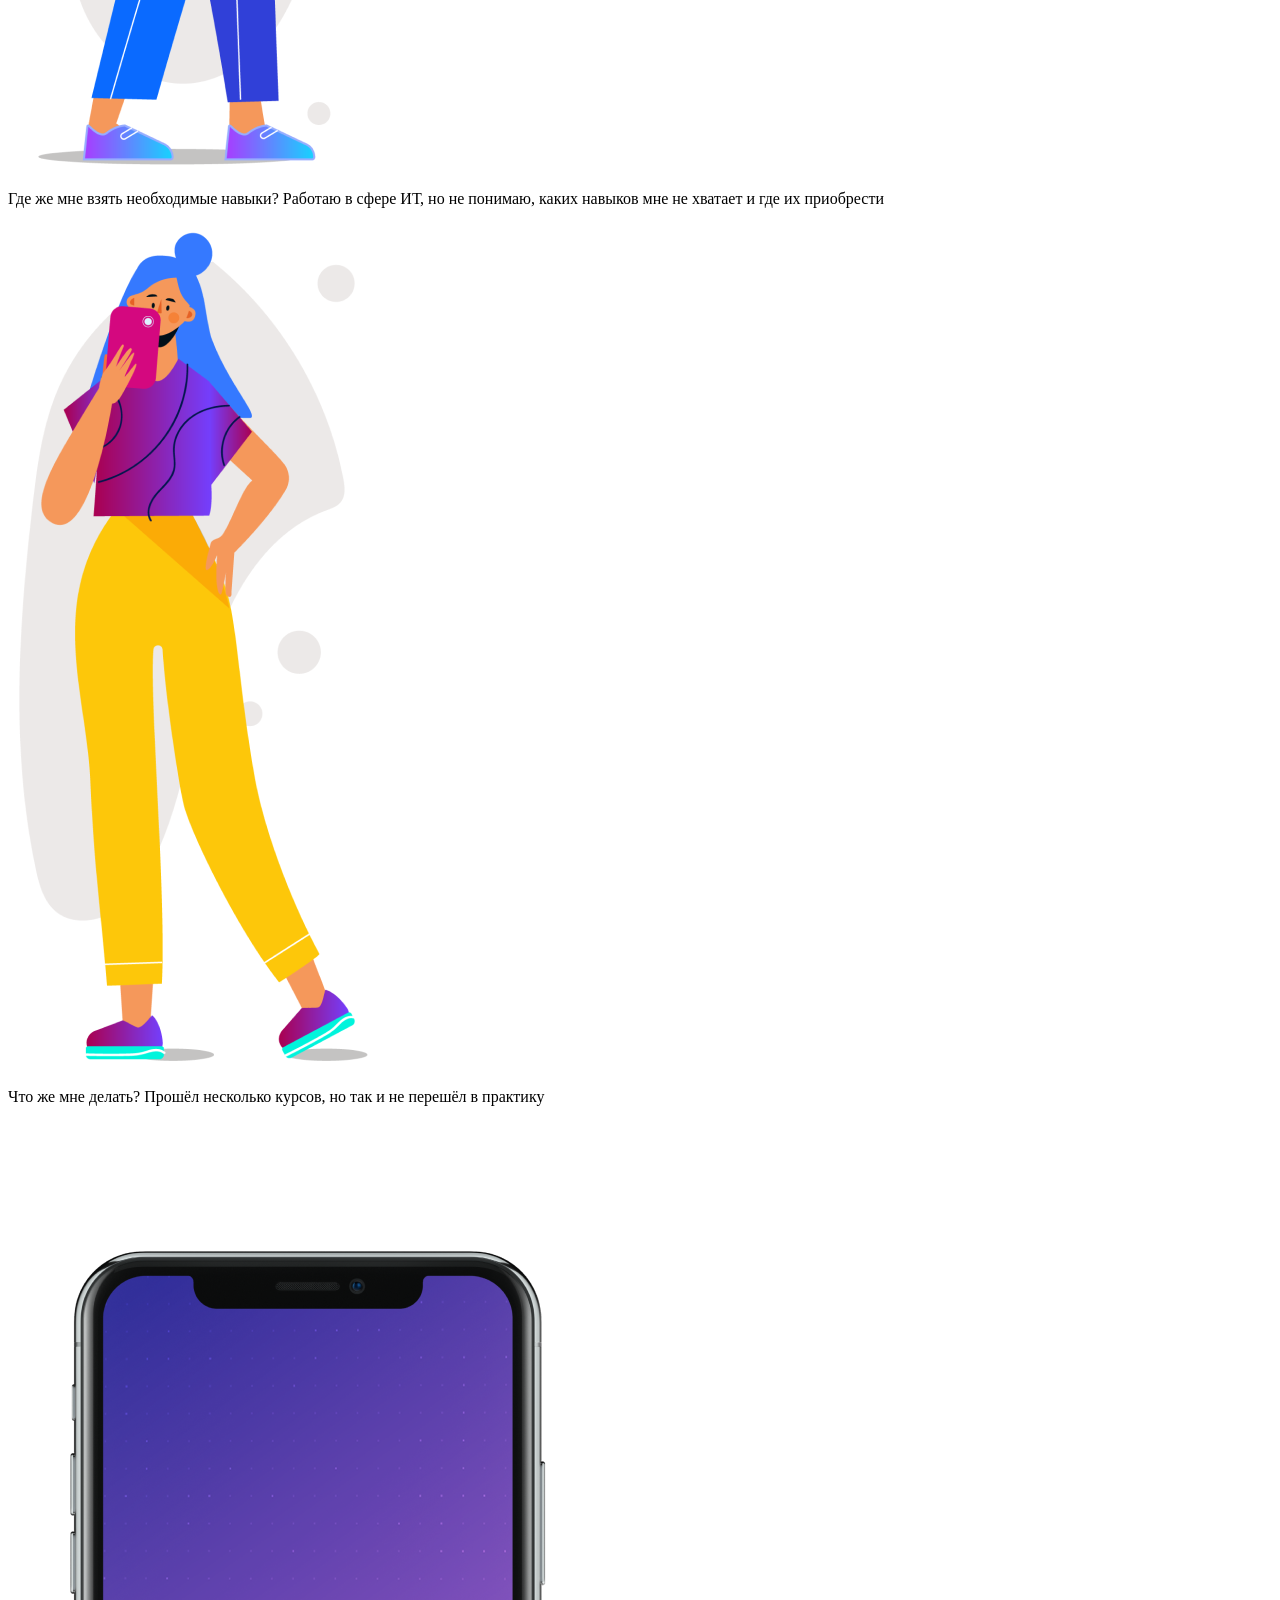
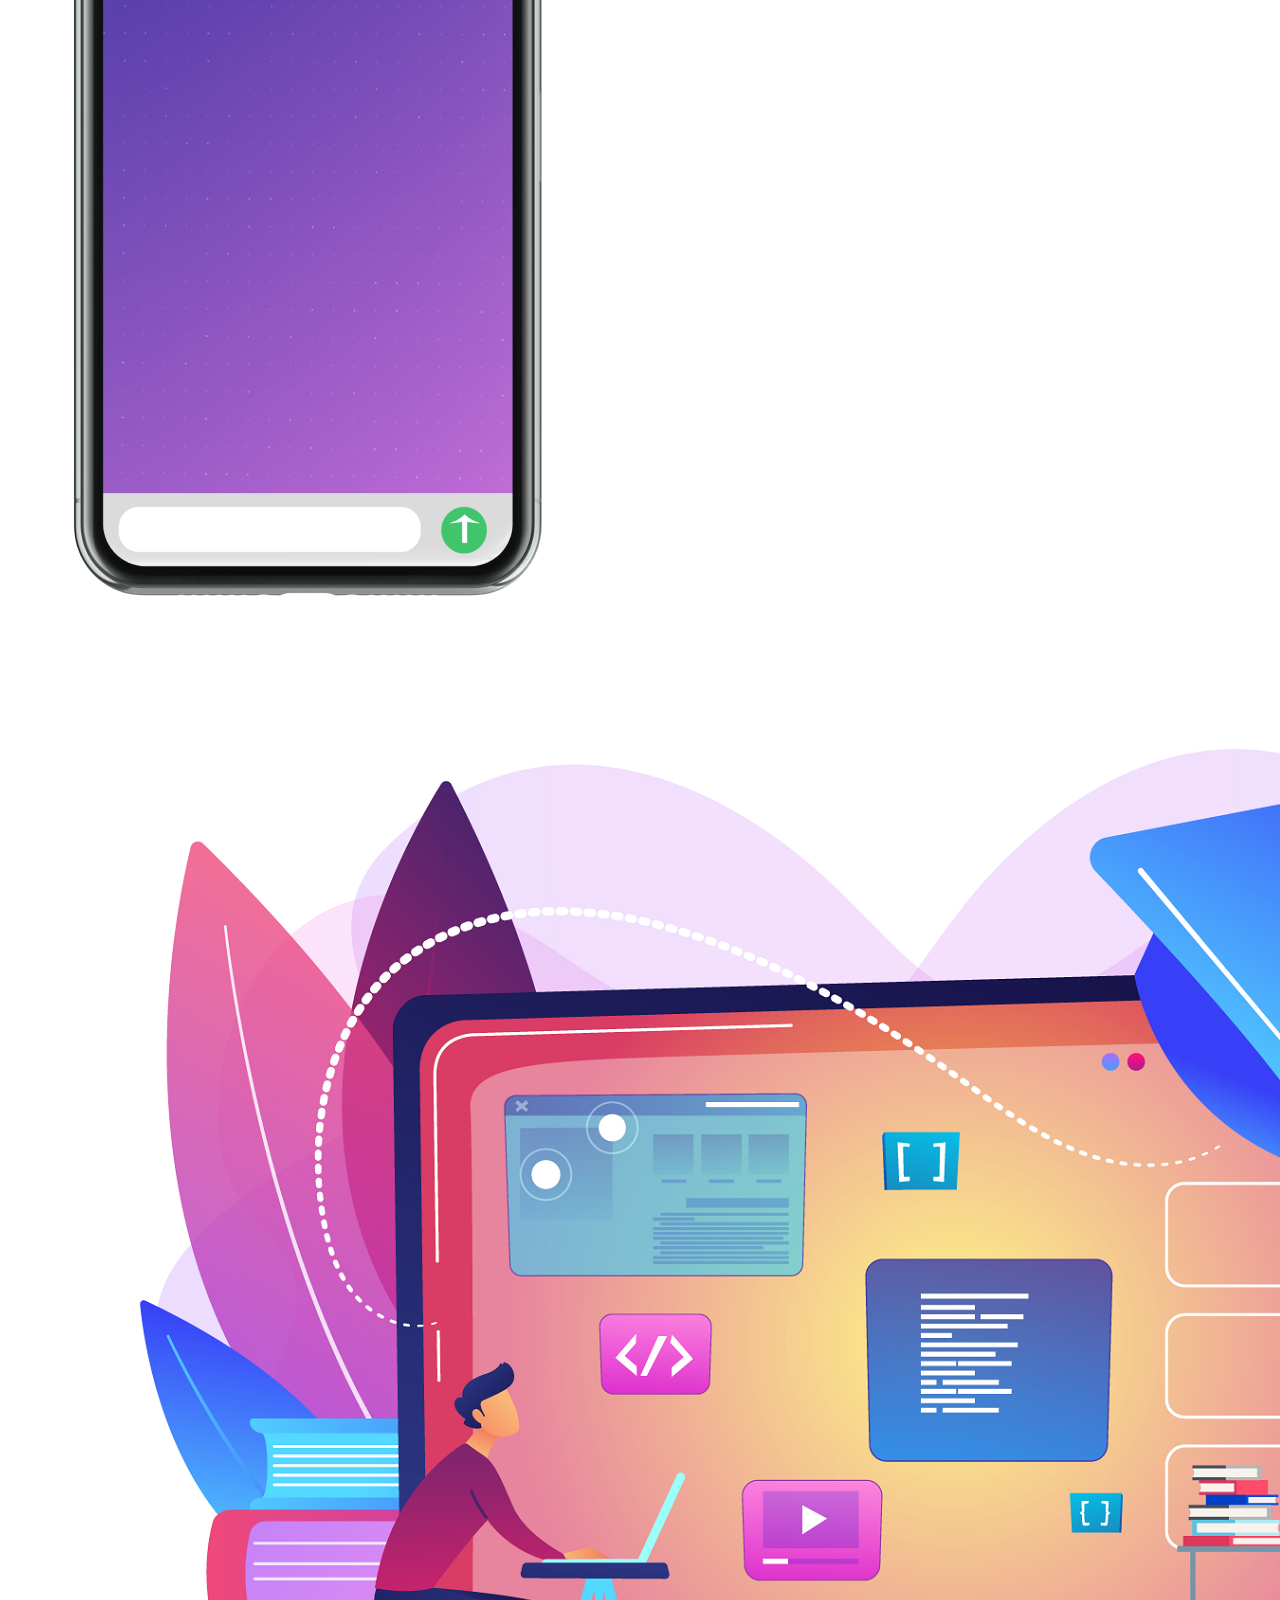
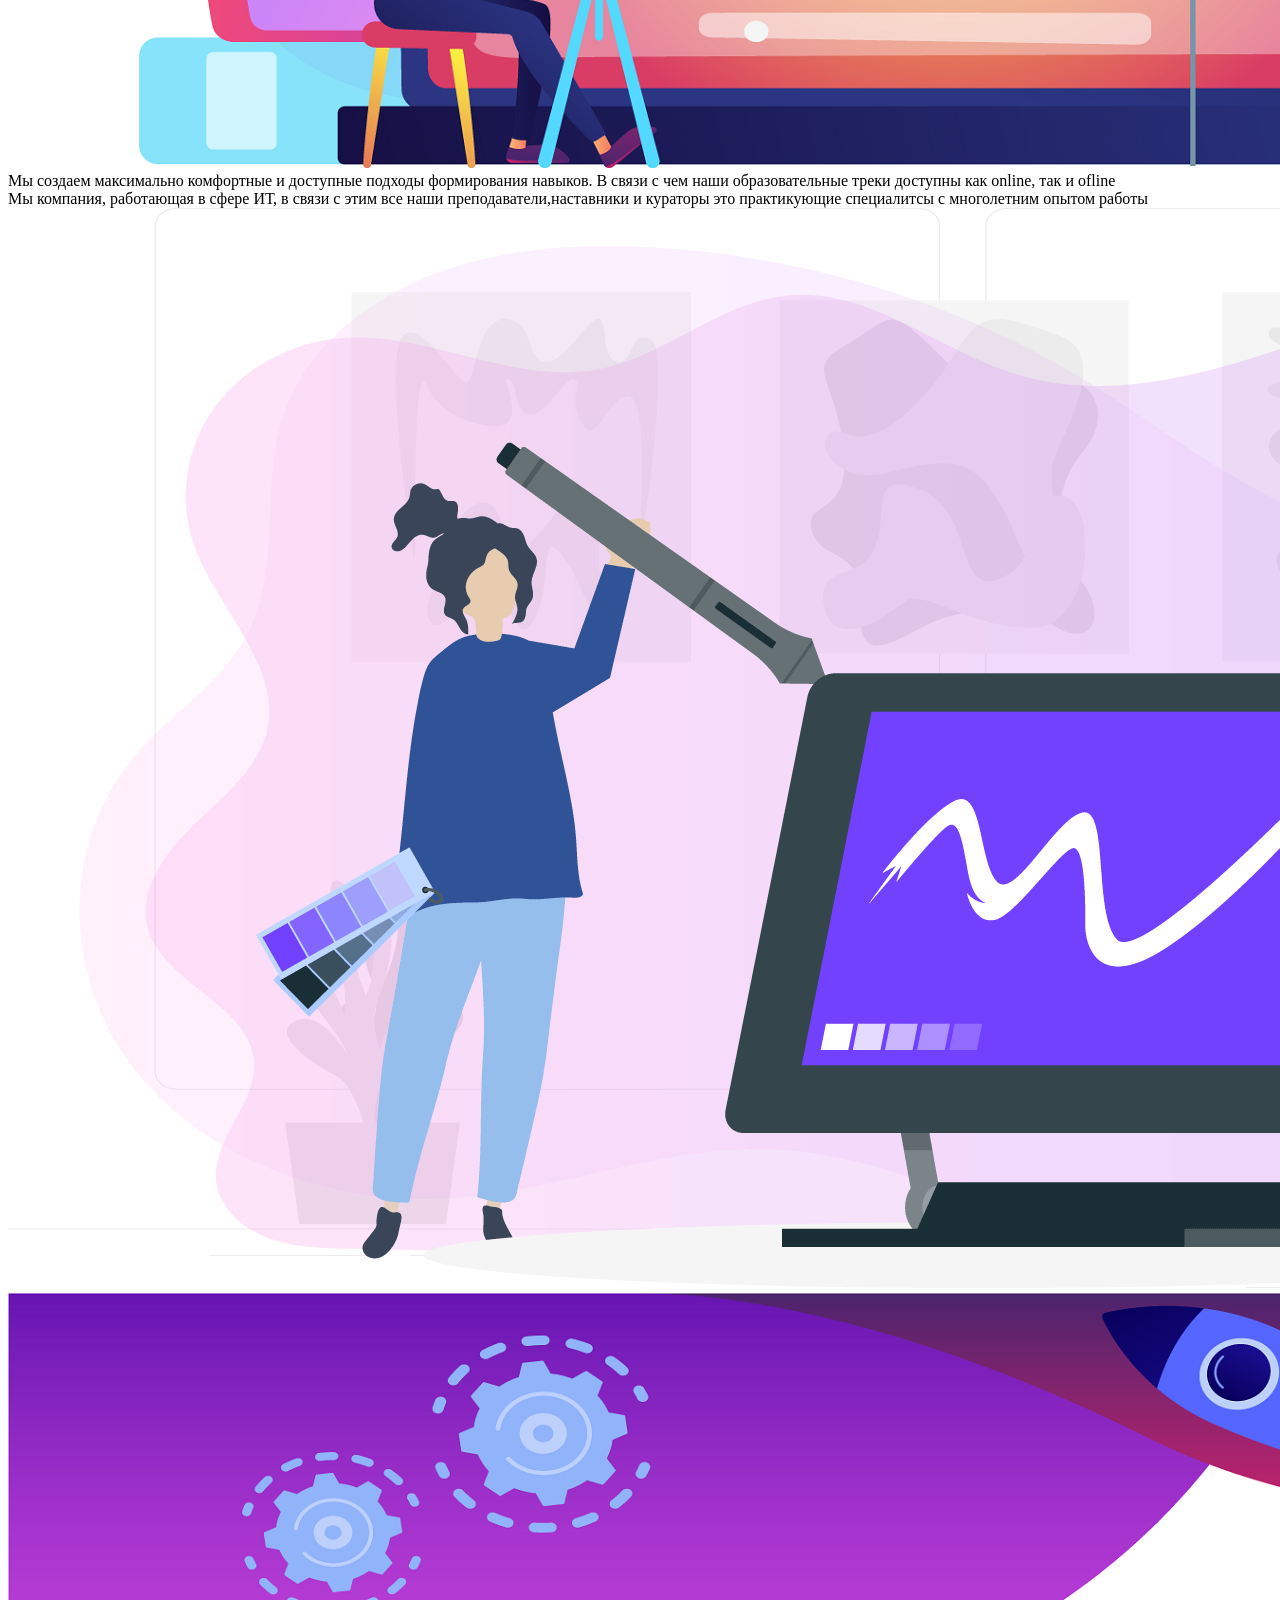
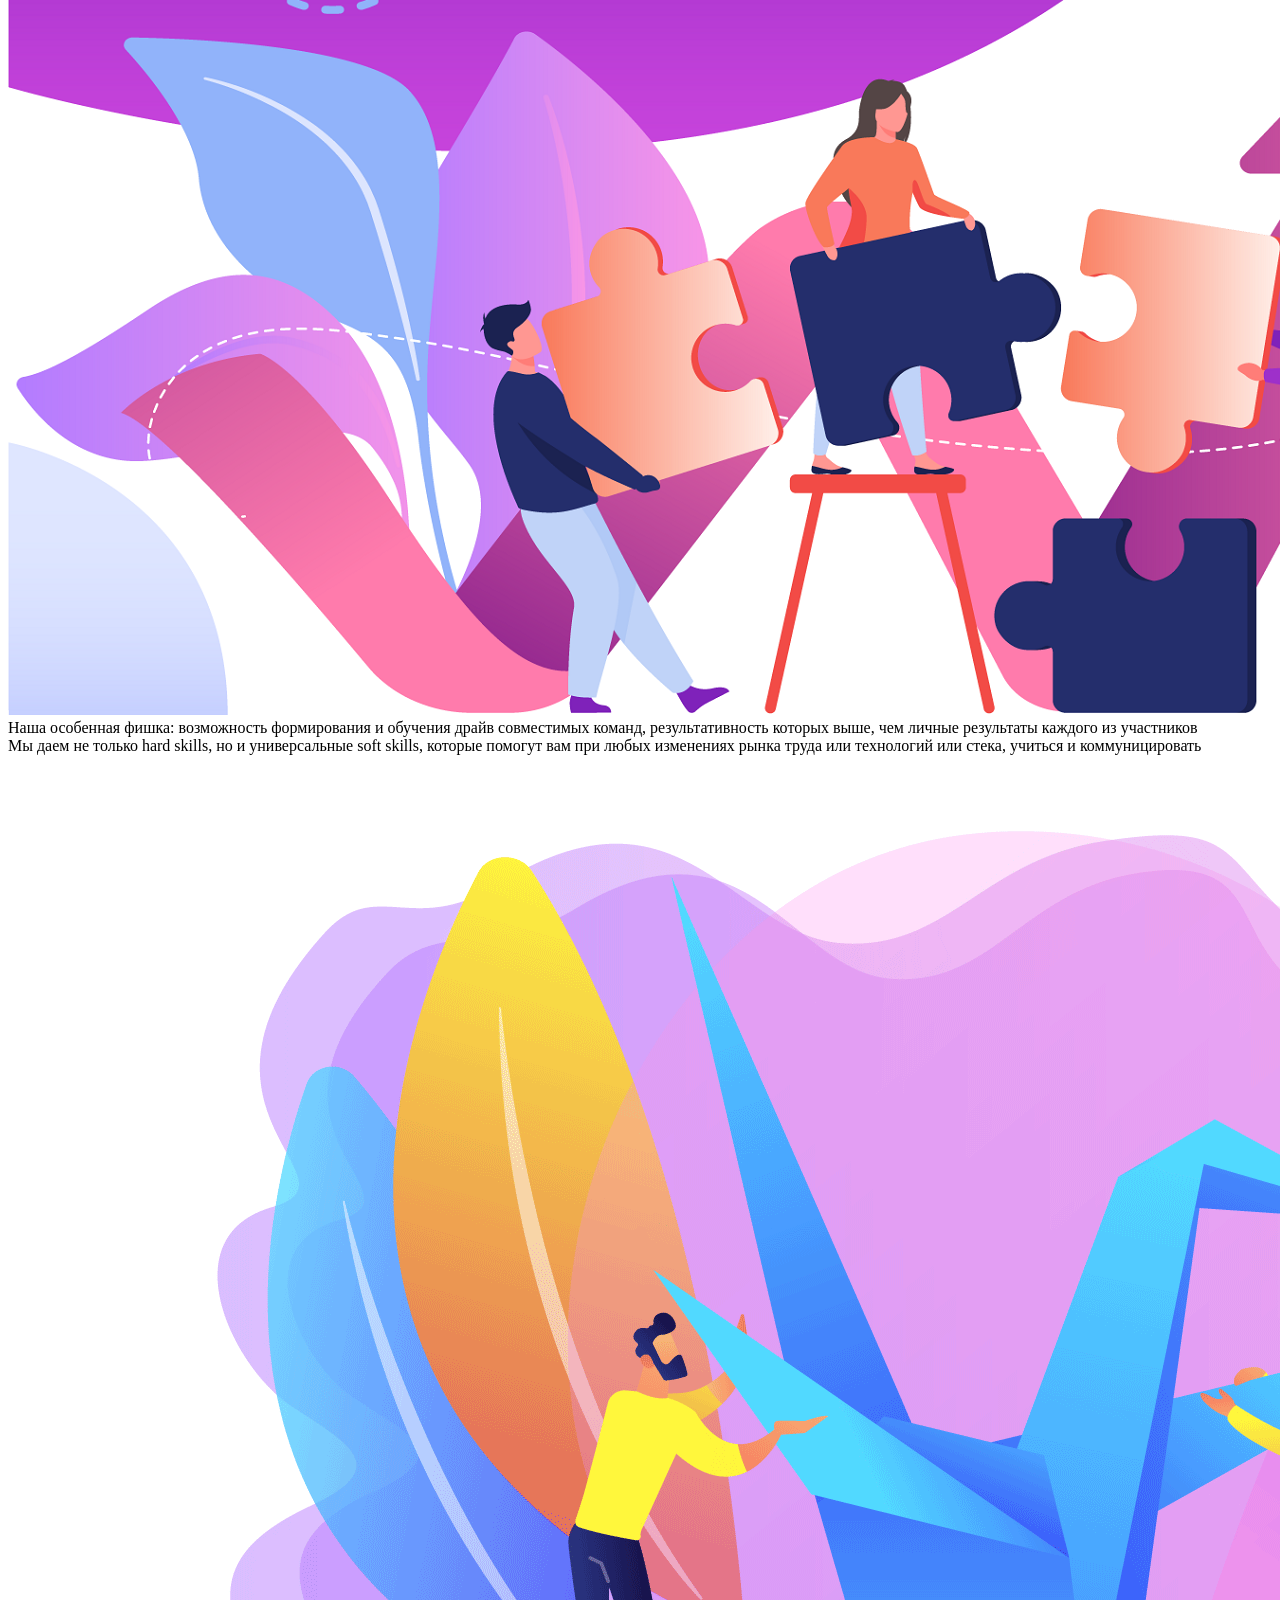
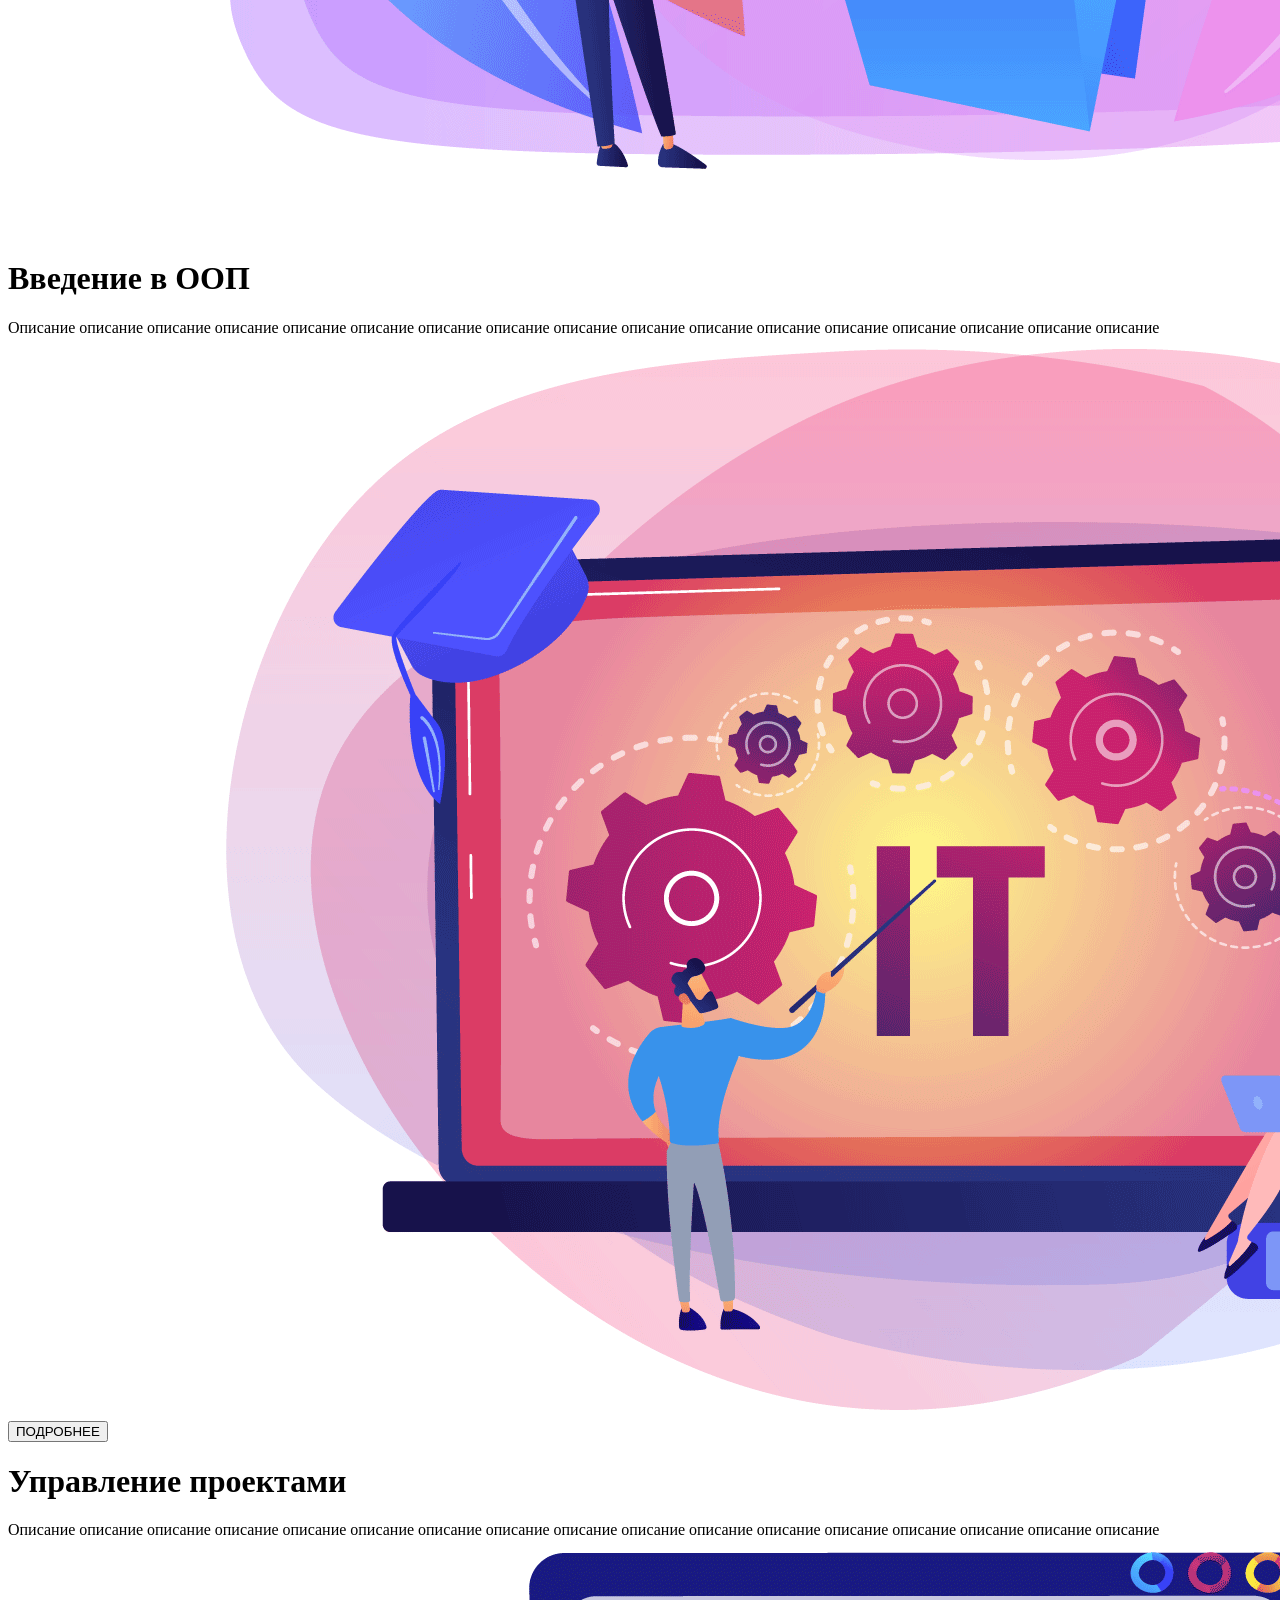
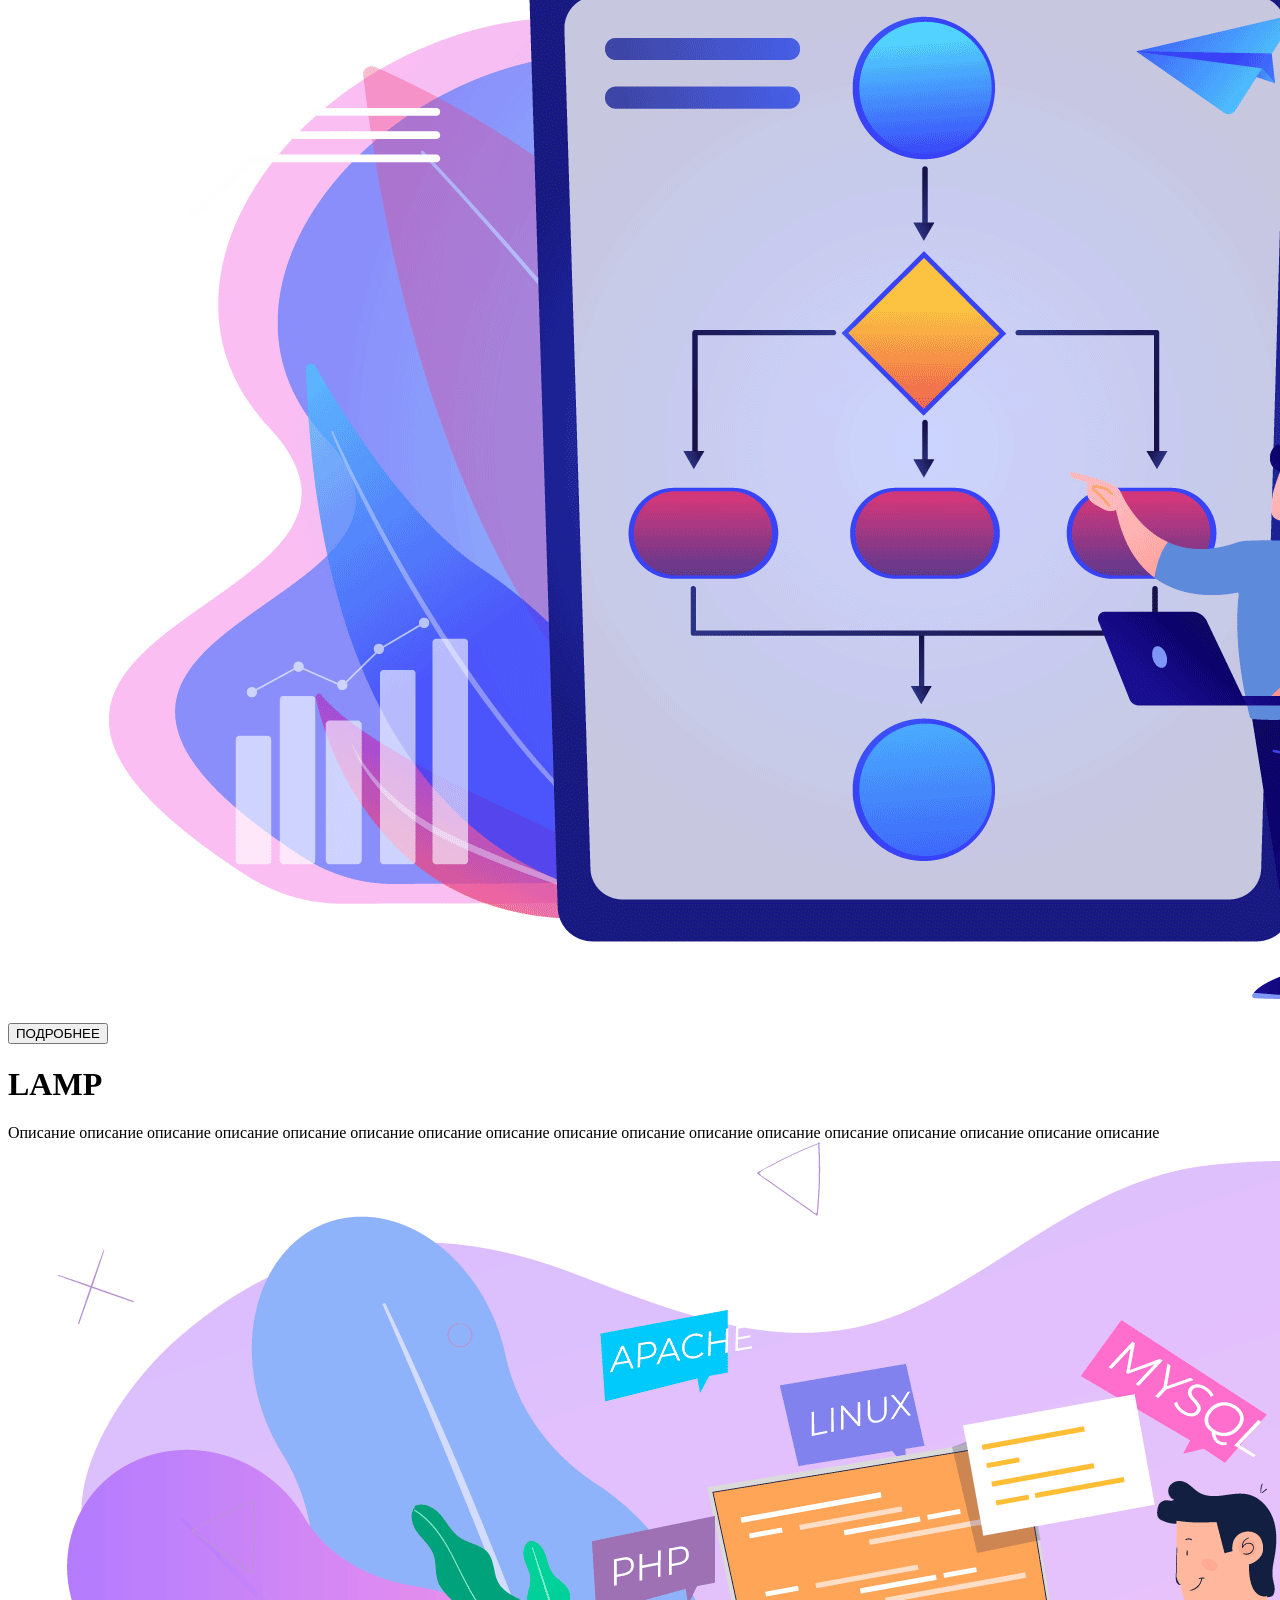
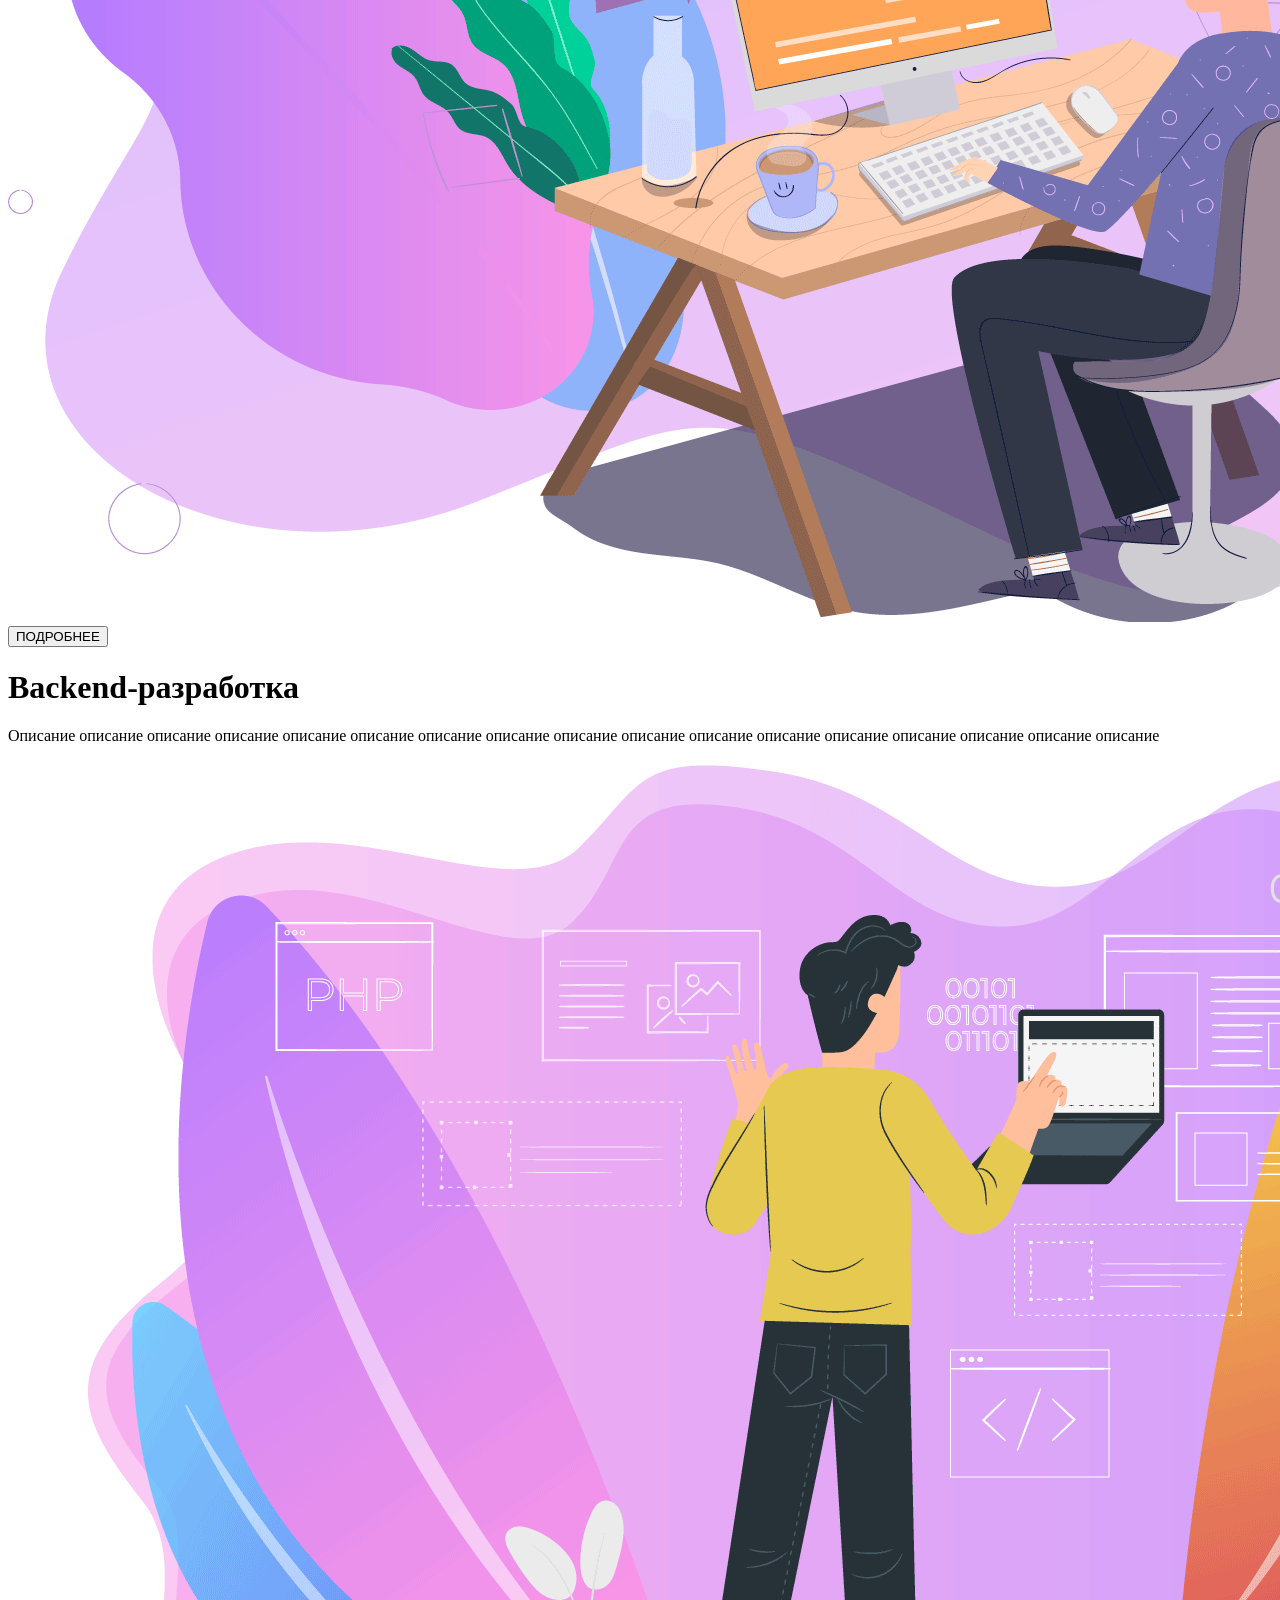
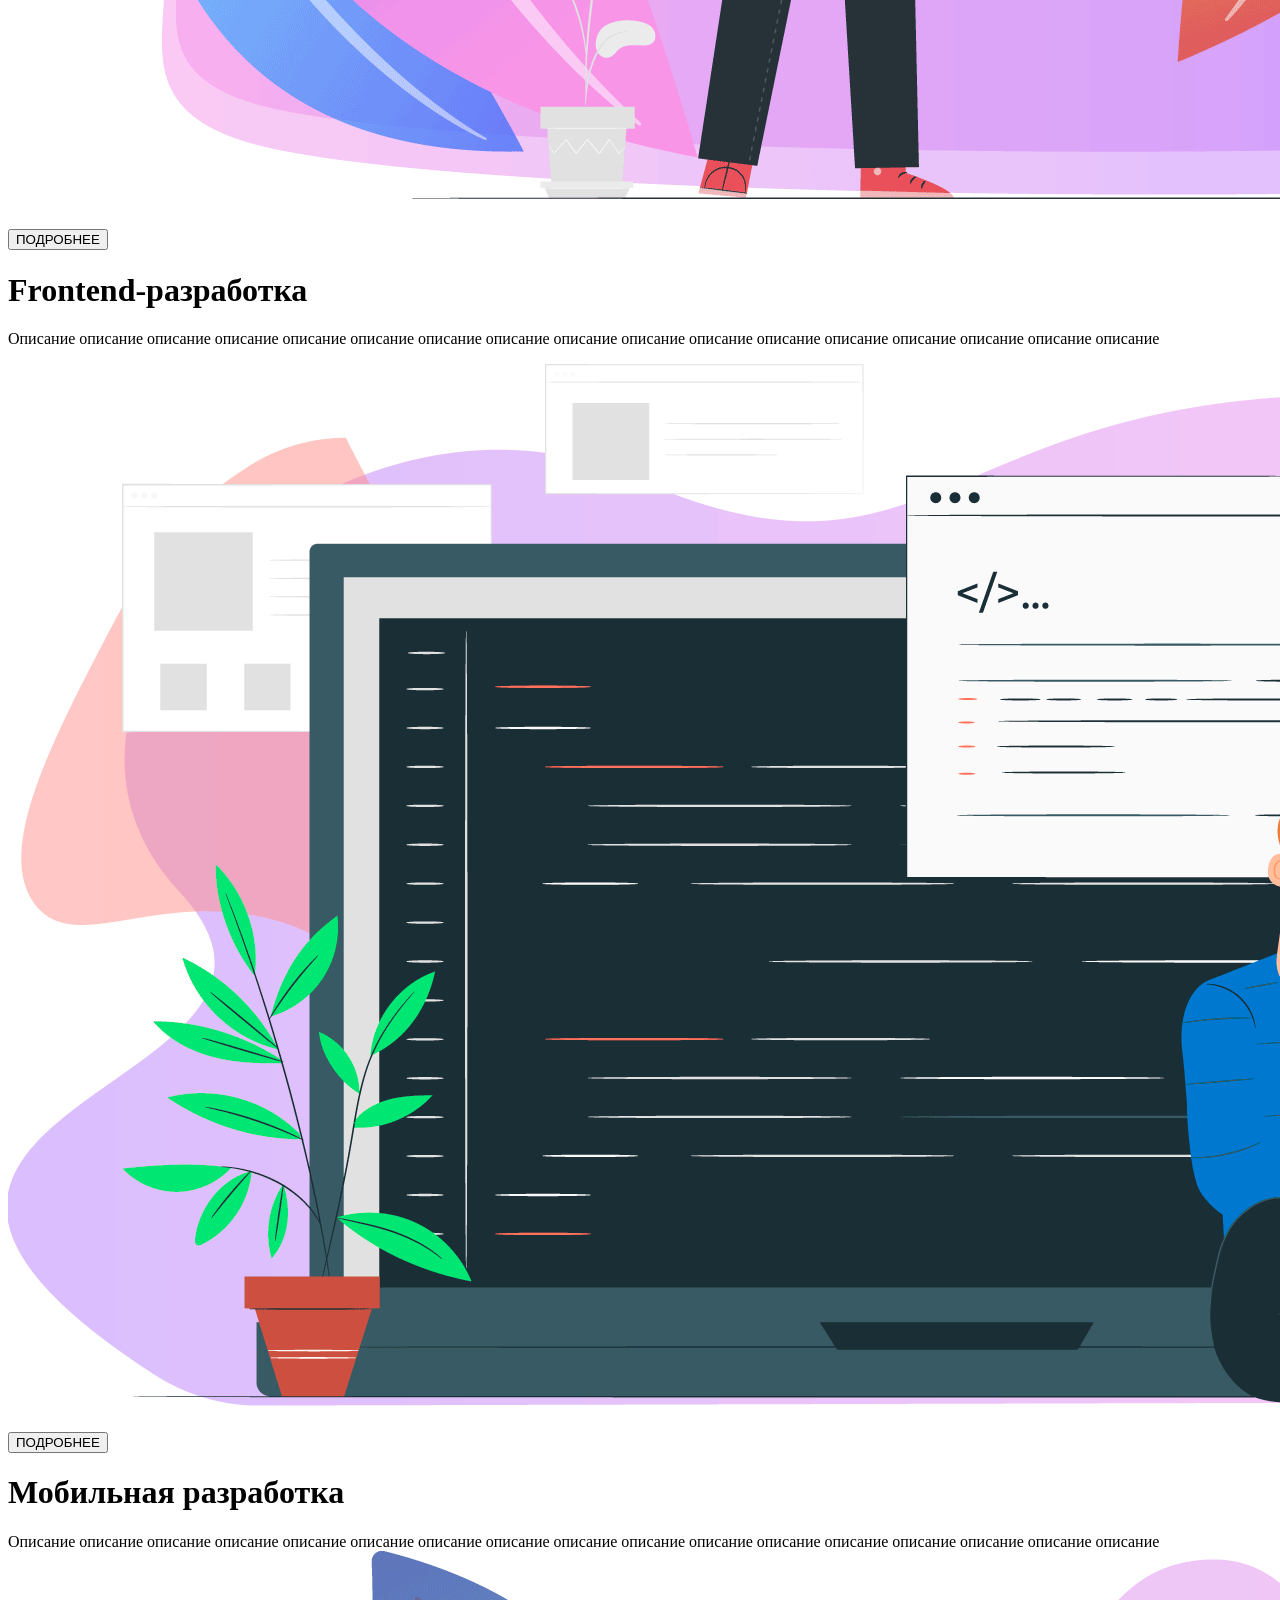
==== commit 2fe079a2: "Update index.html" ====
--- a/index.html
+++ b/index.html
@@ -5,7 +5,7 @@
   <meta charset="UTF-8">
   <meta name="viewport" content="width=device-width height=device-height">
   <title>Шаблончик</title>
-  <link rel="stylesheet" href="grid.css" type="text/css" />
+  <link rel="stylesheet" href="index.css" type="text/css" />
 </head>
 
 <body>
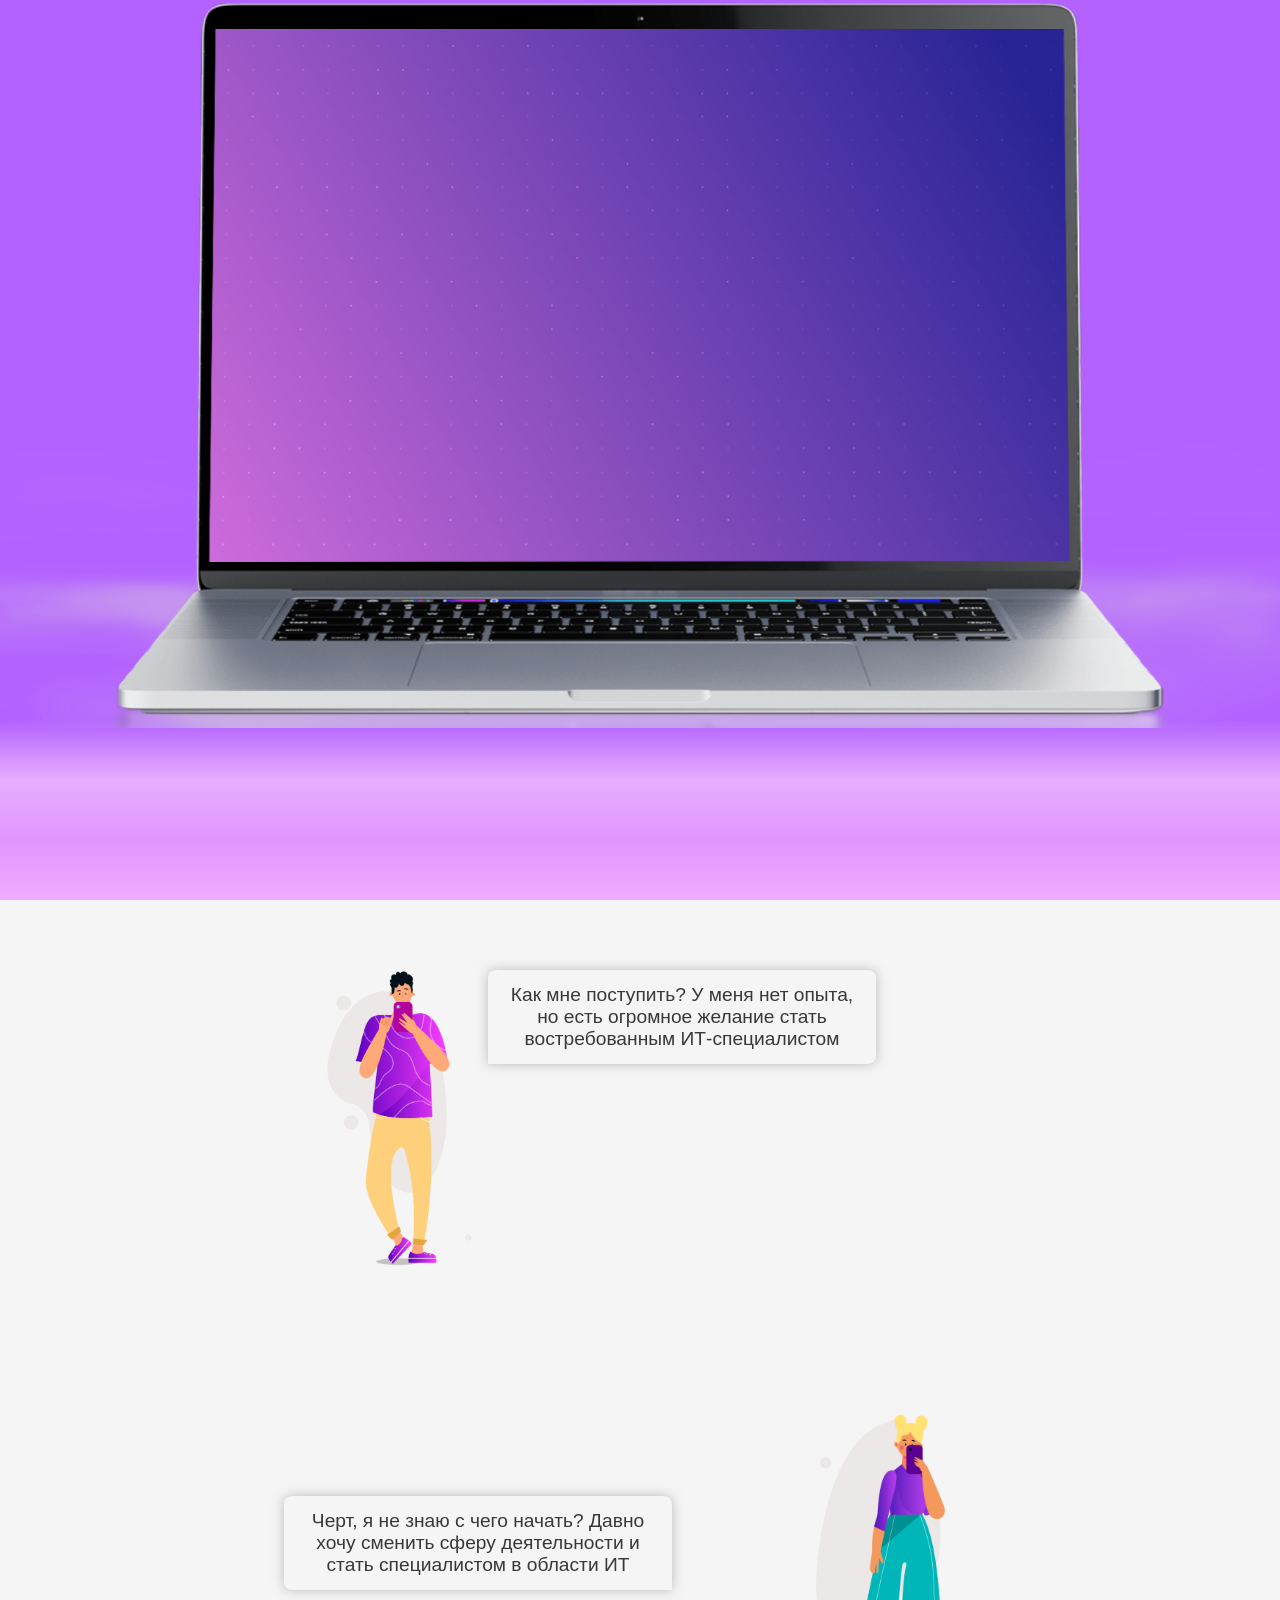
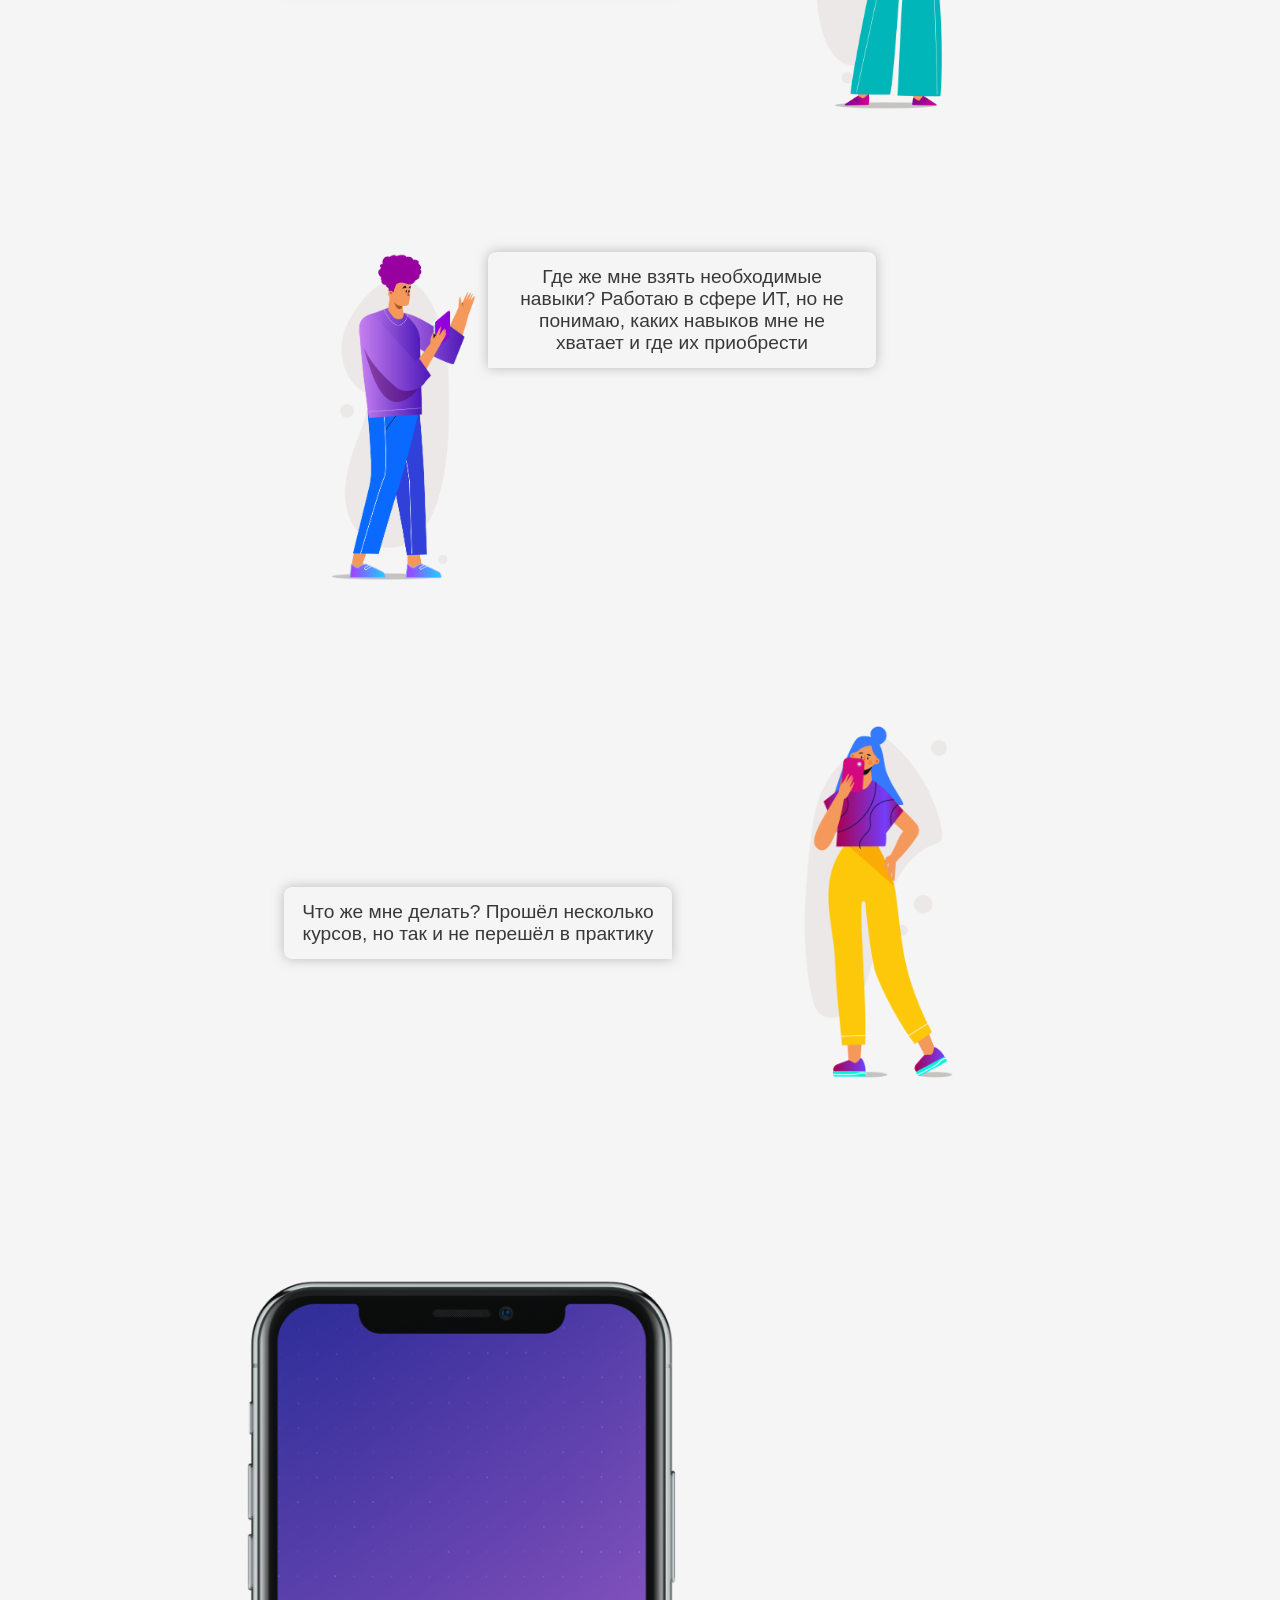
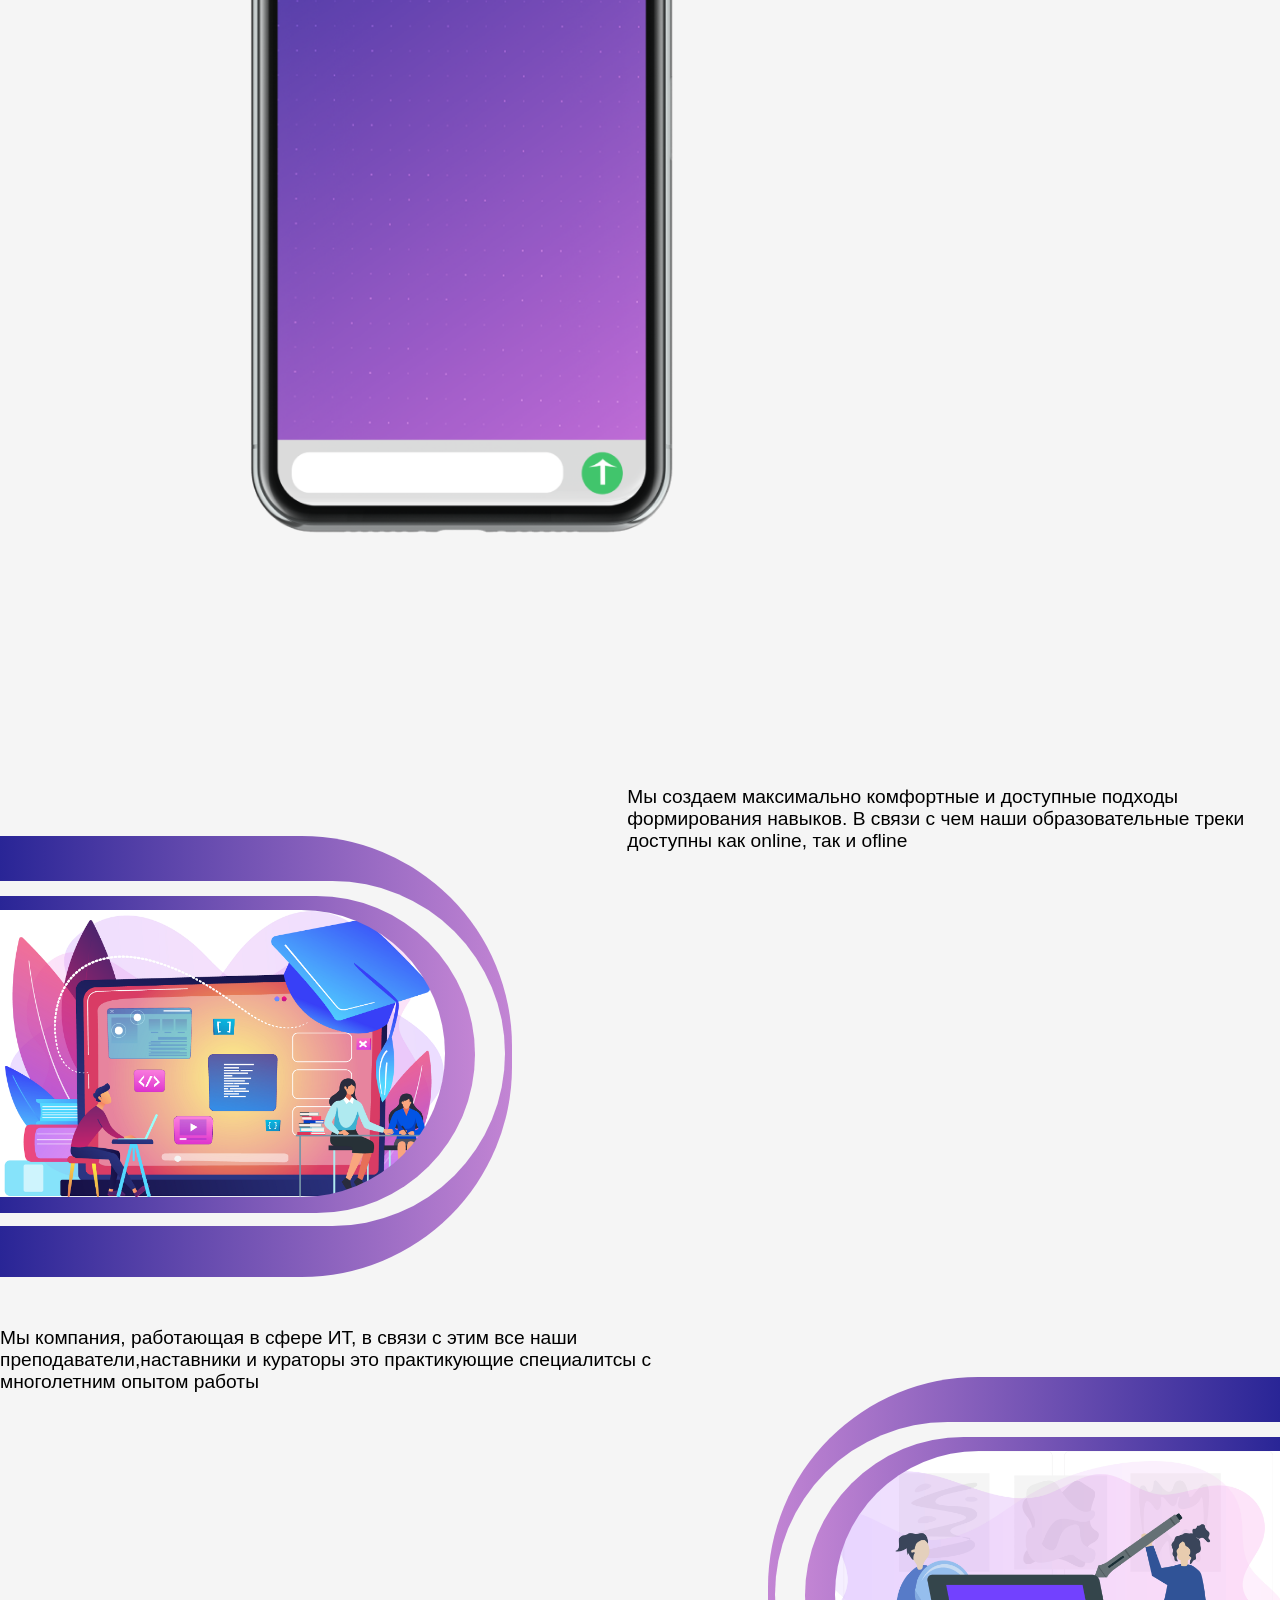
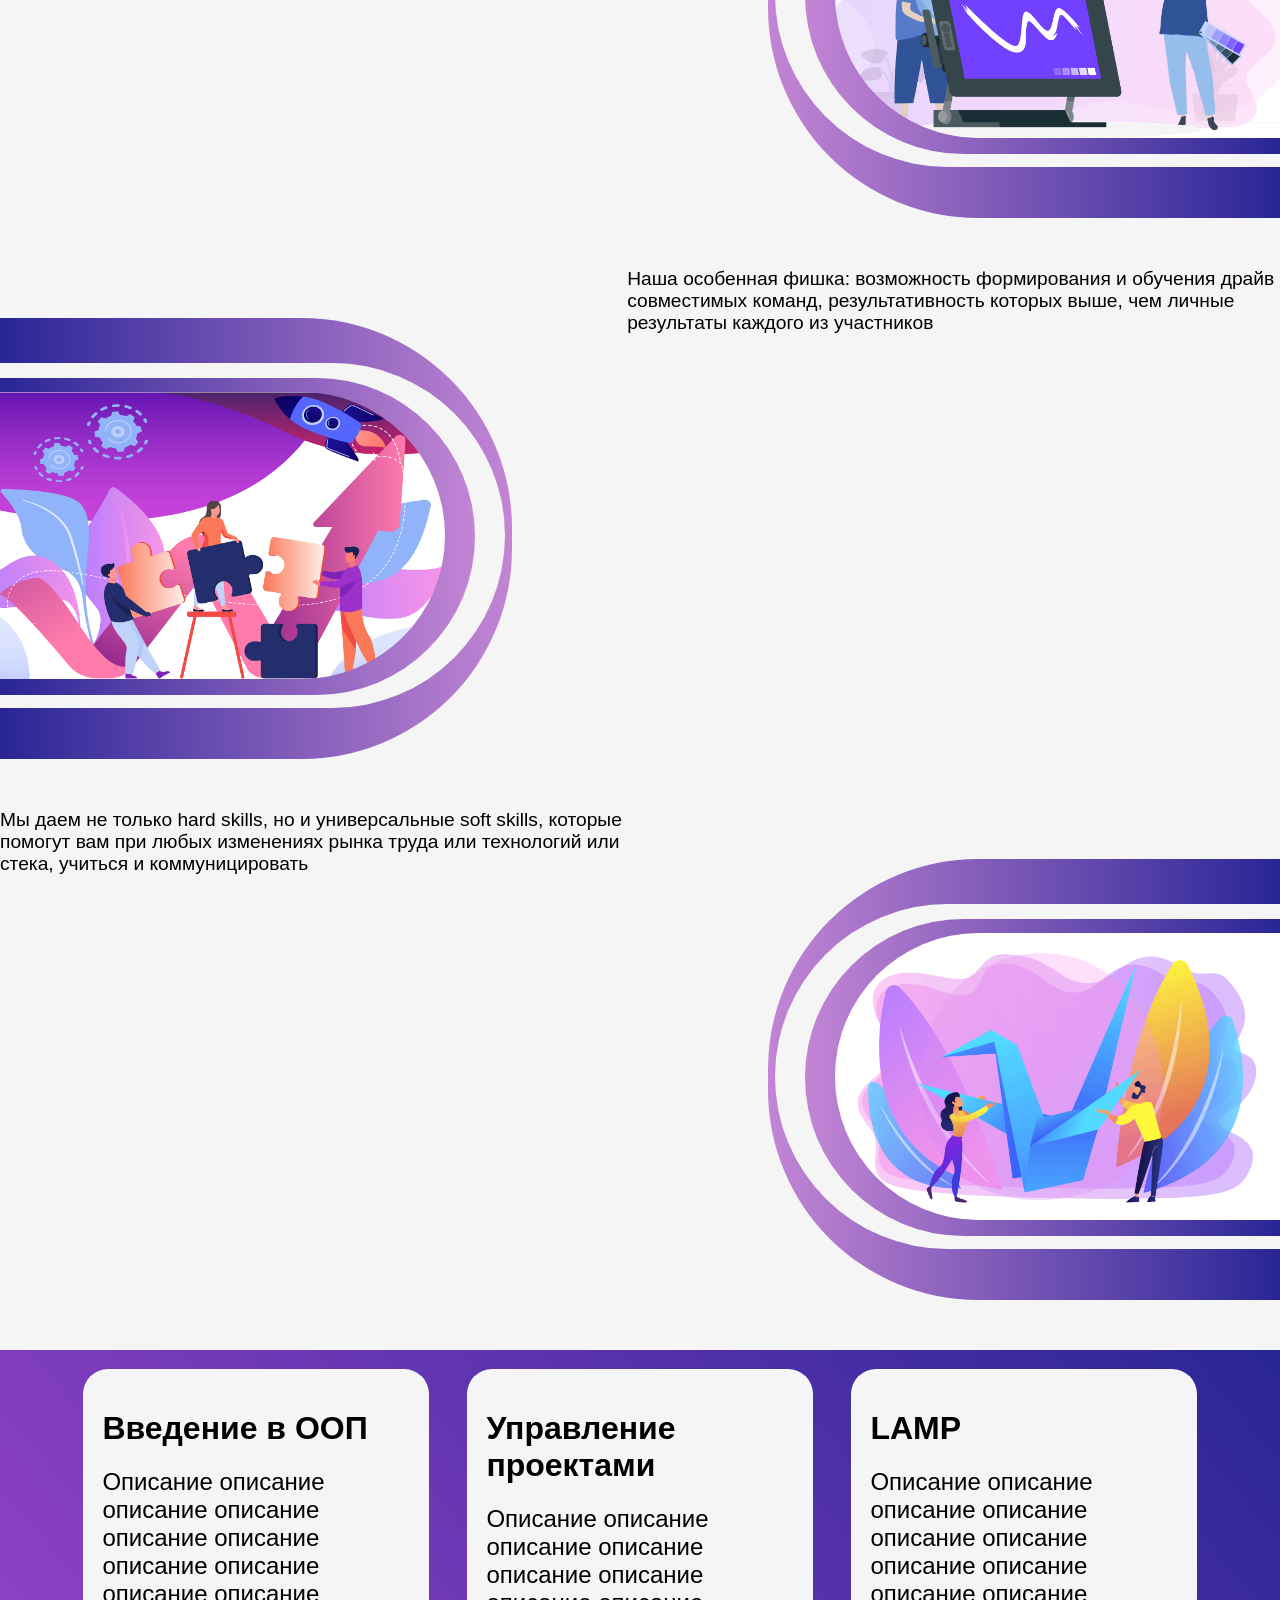
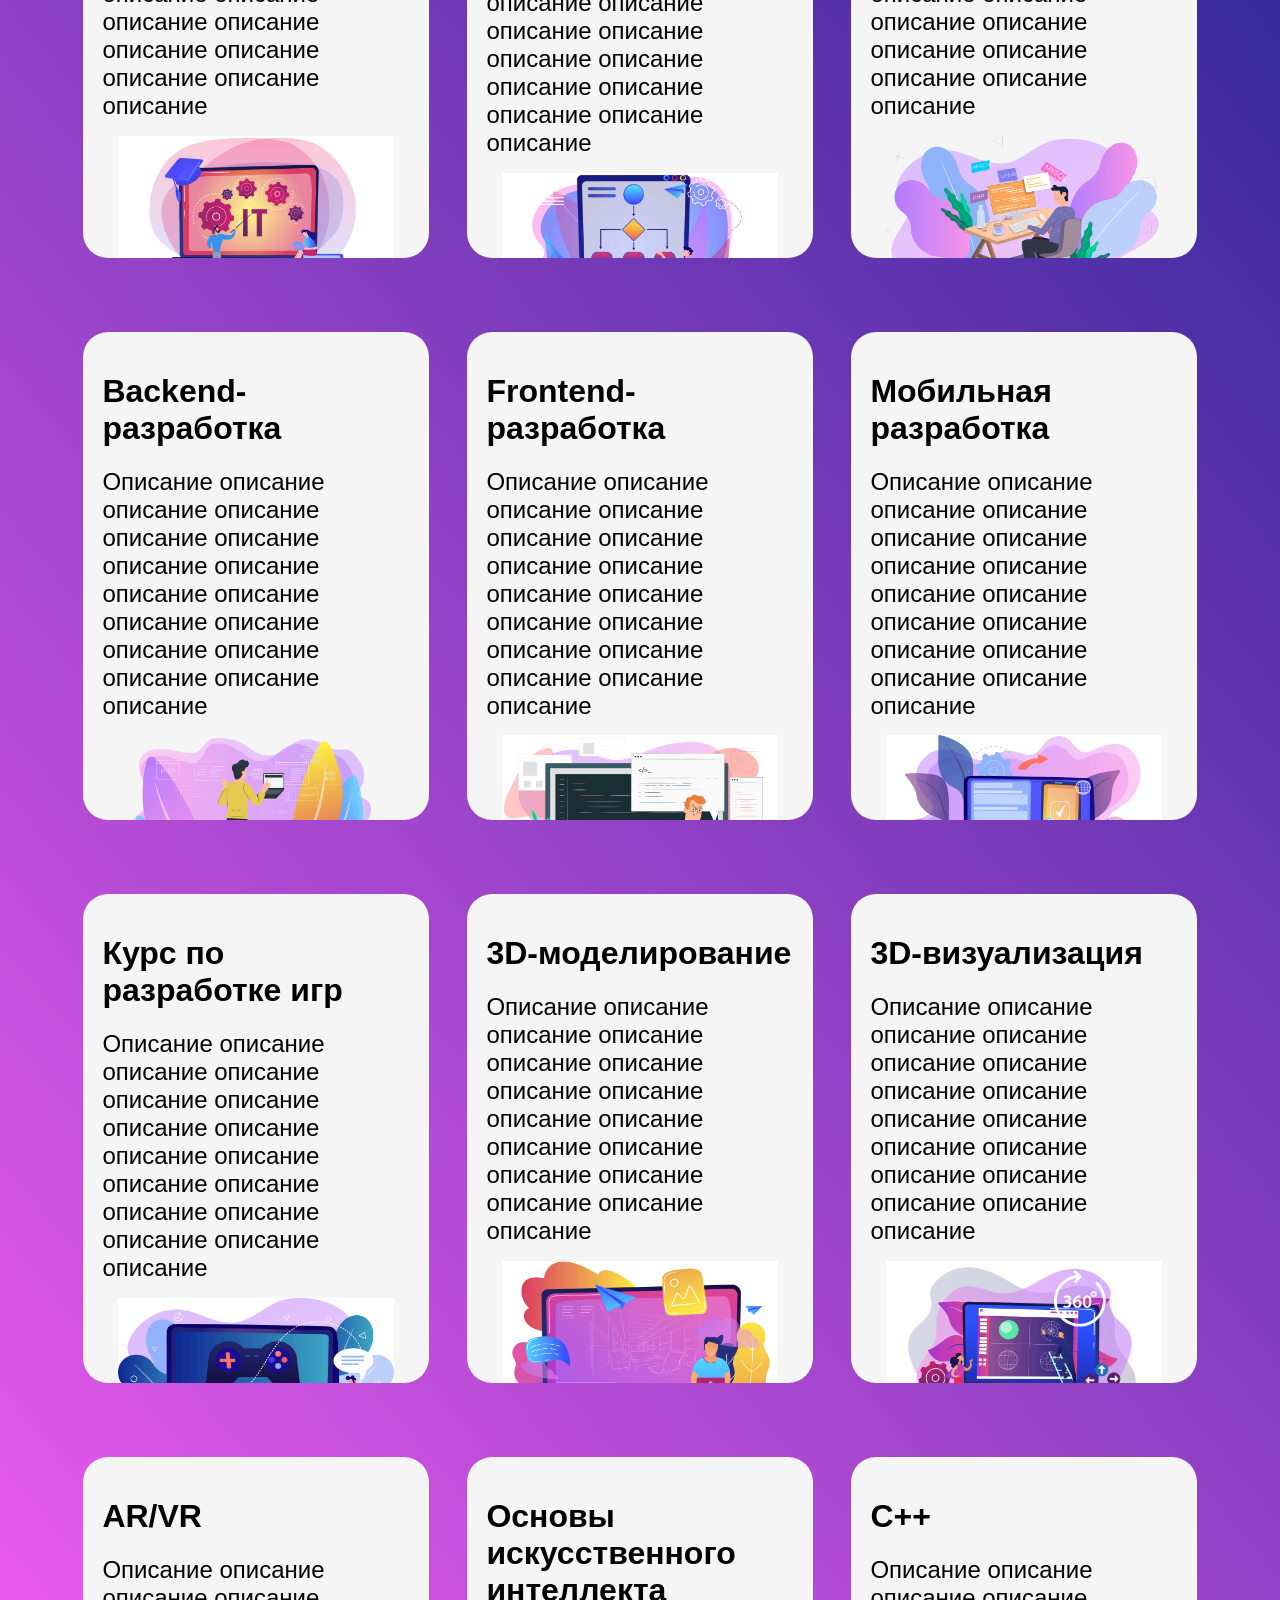
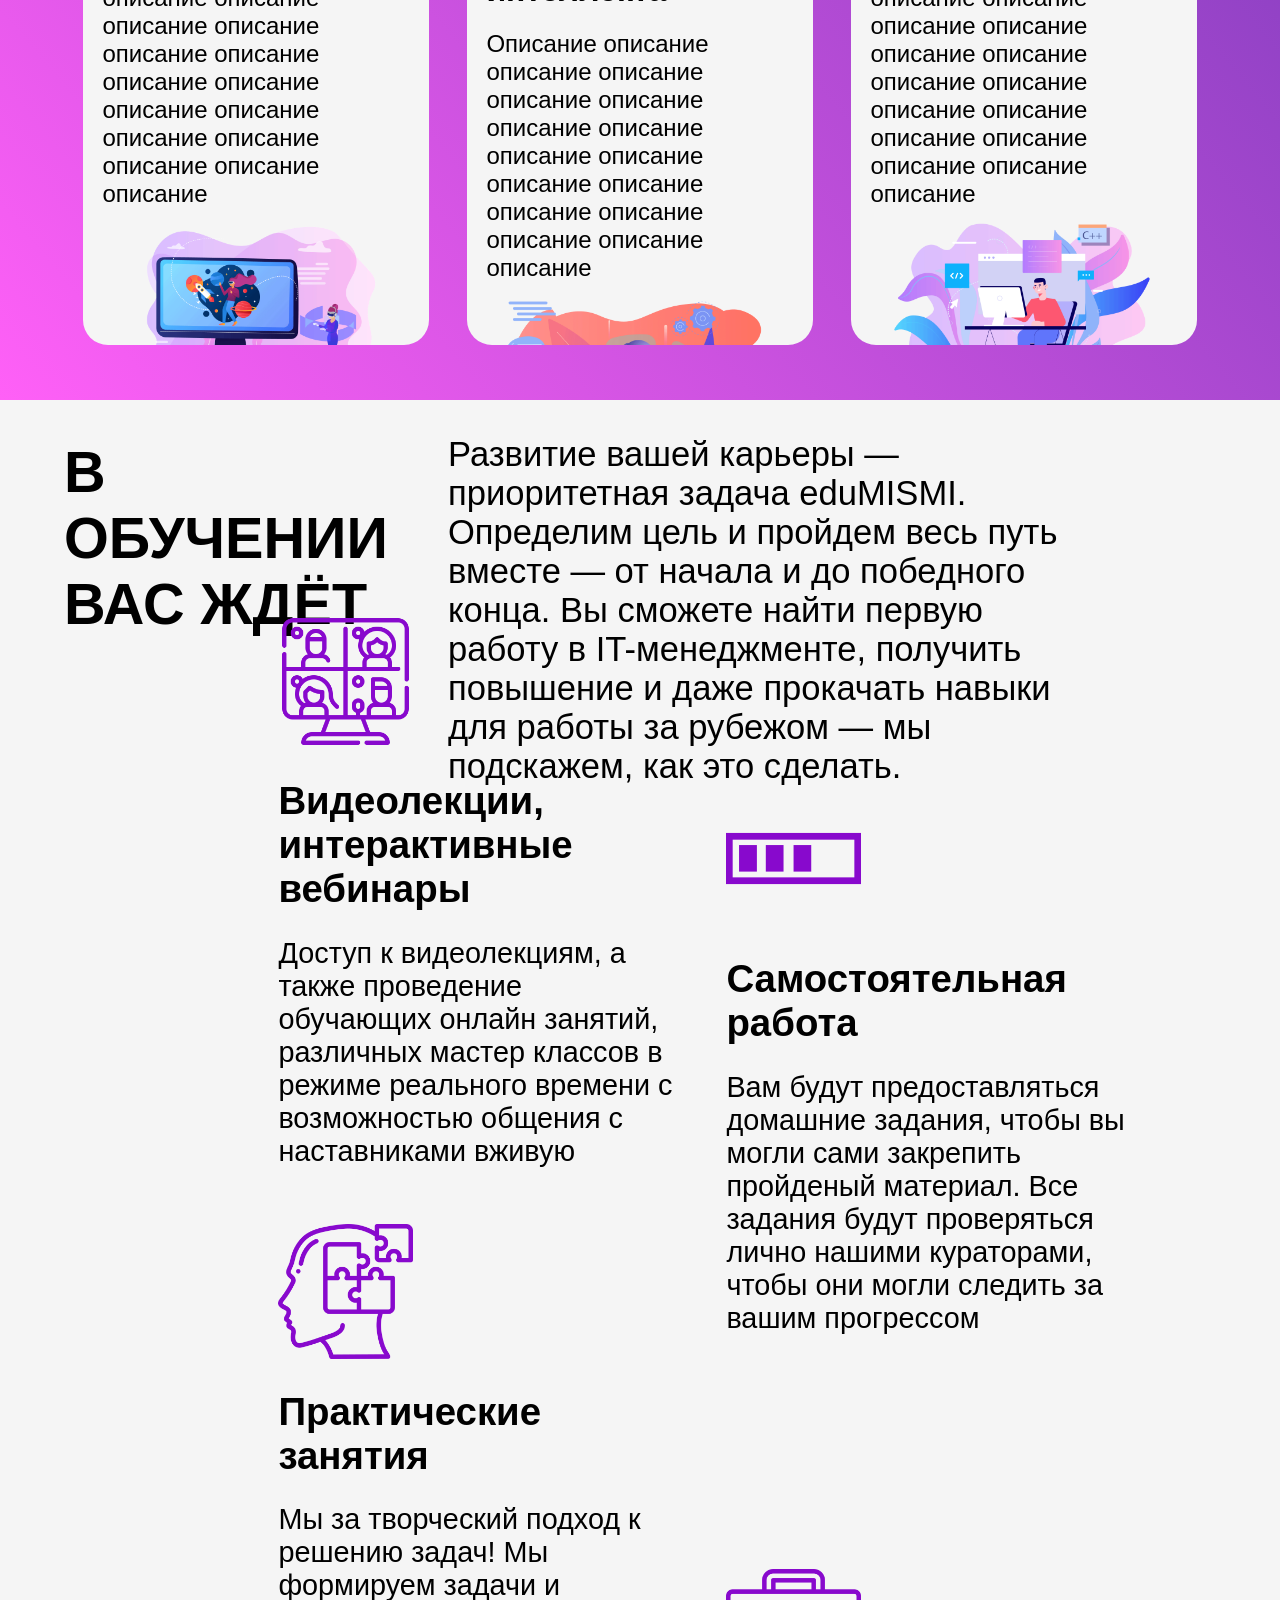
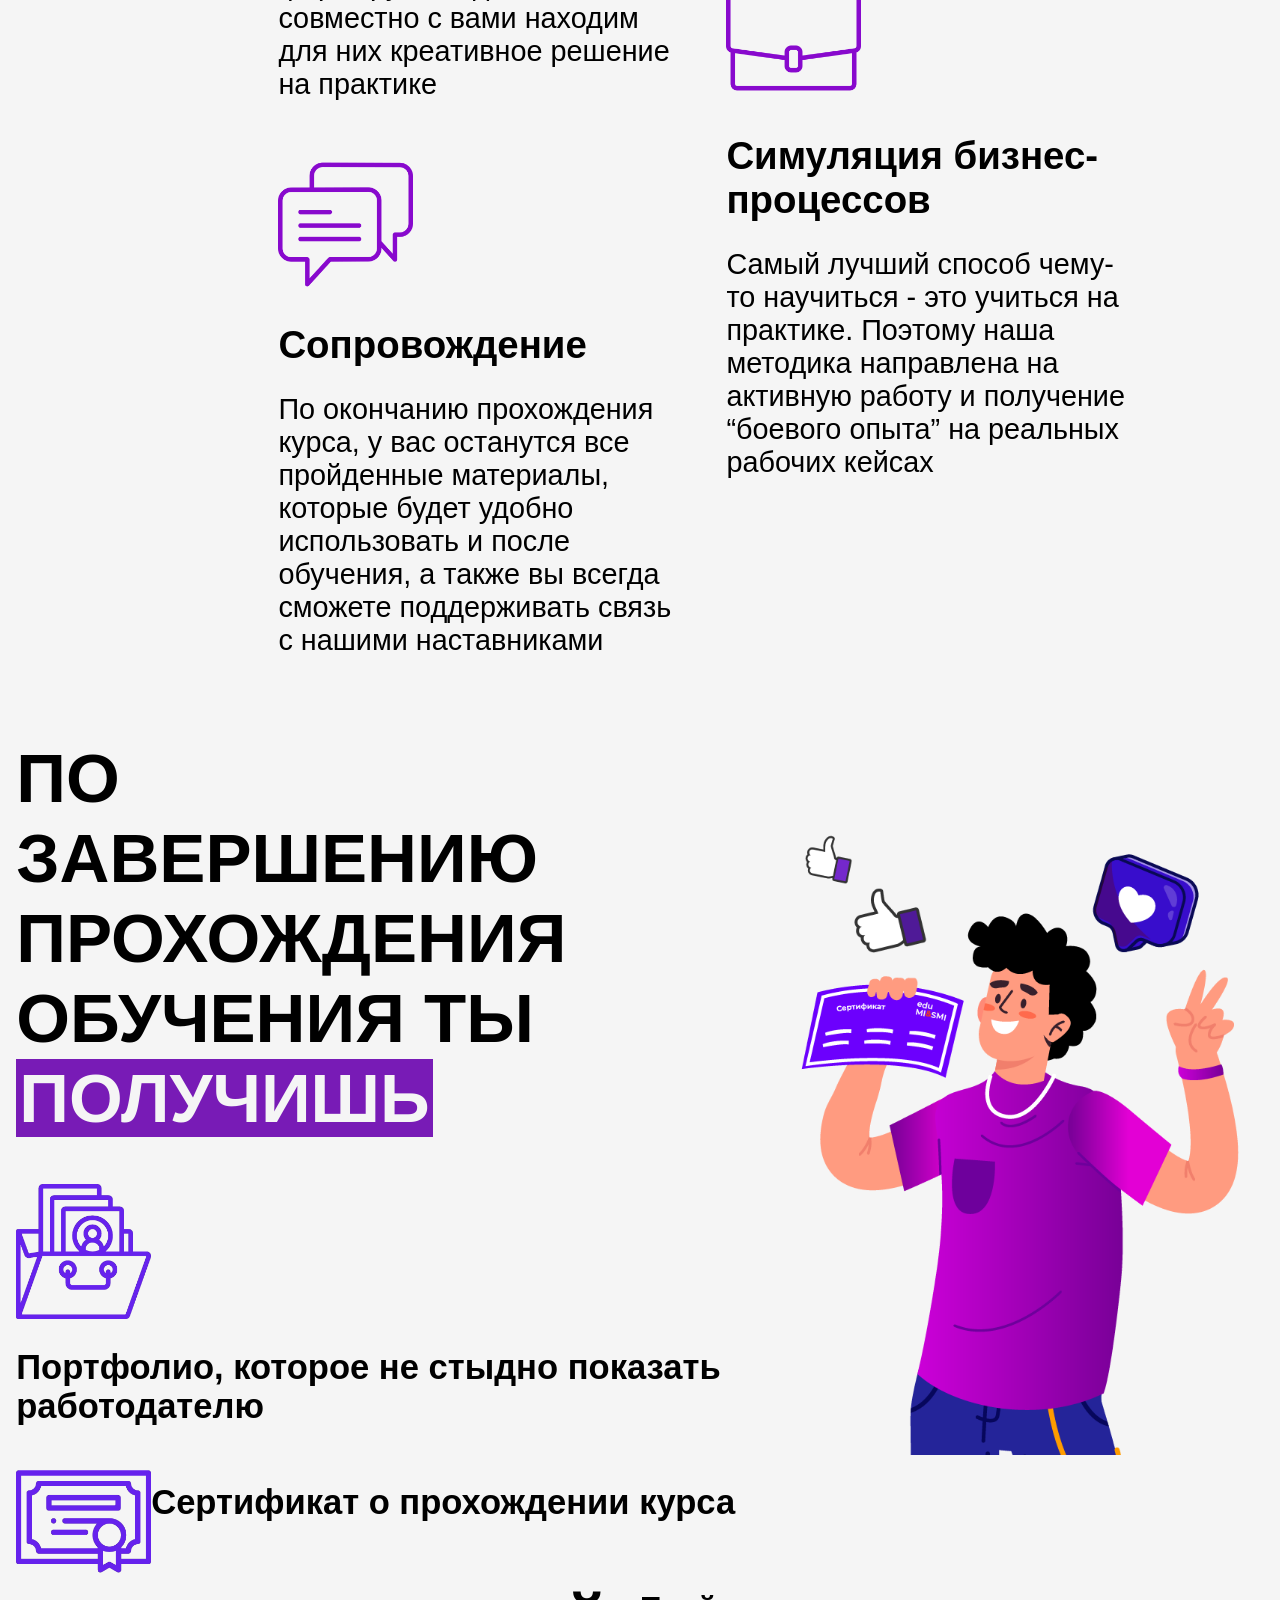
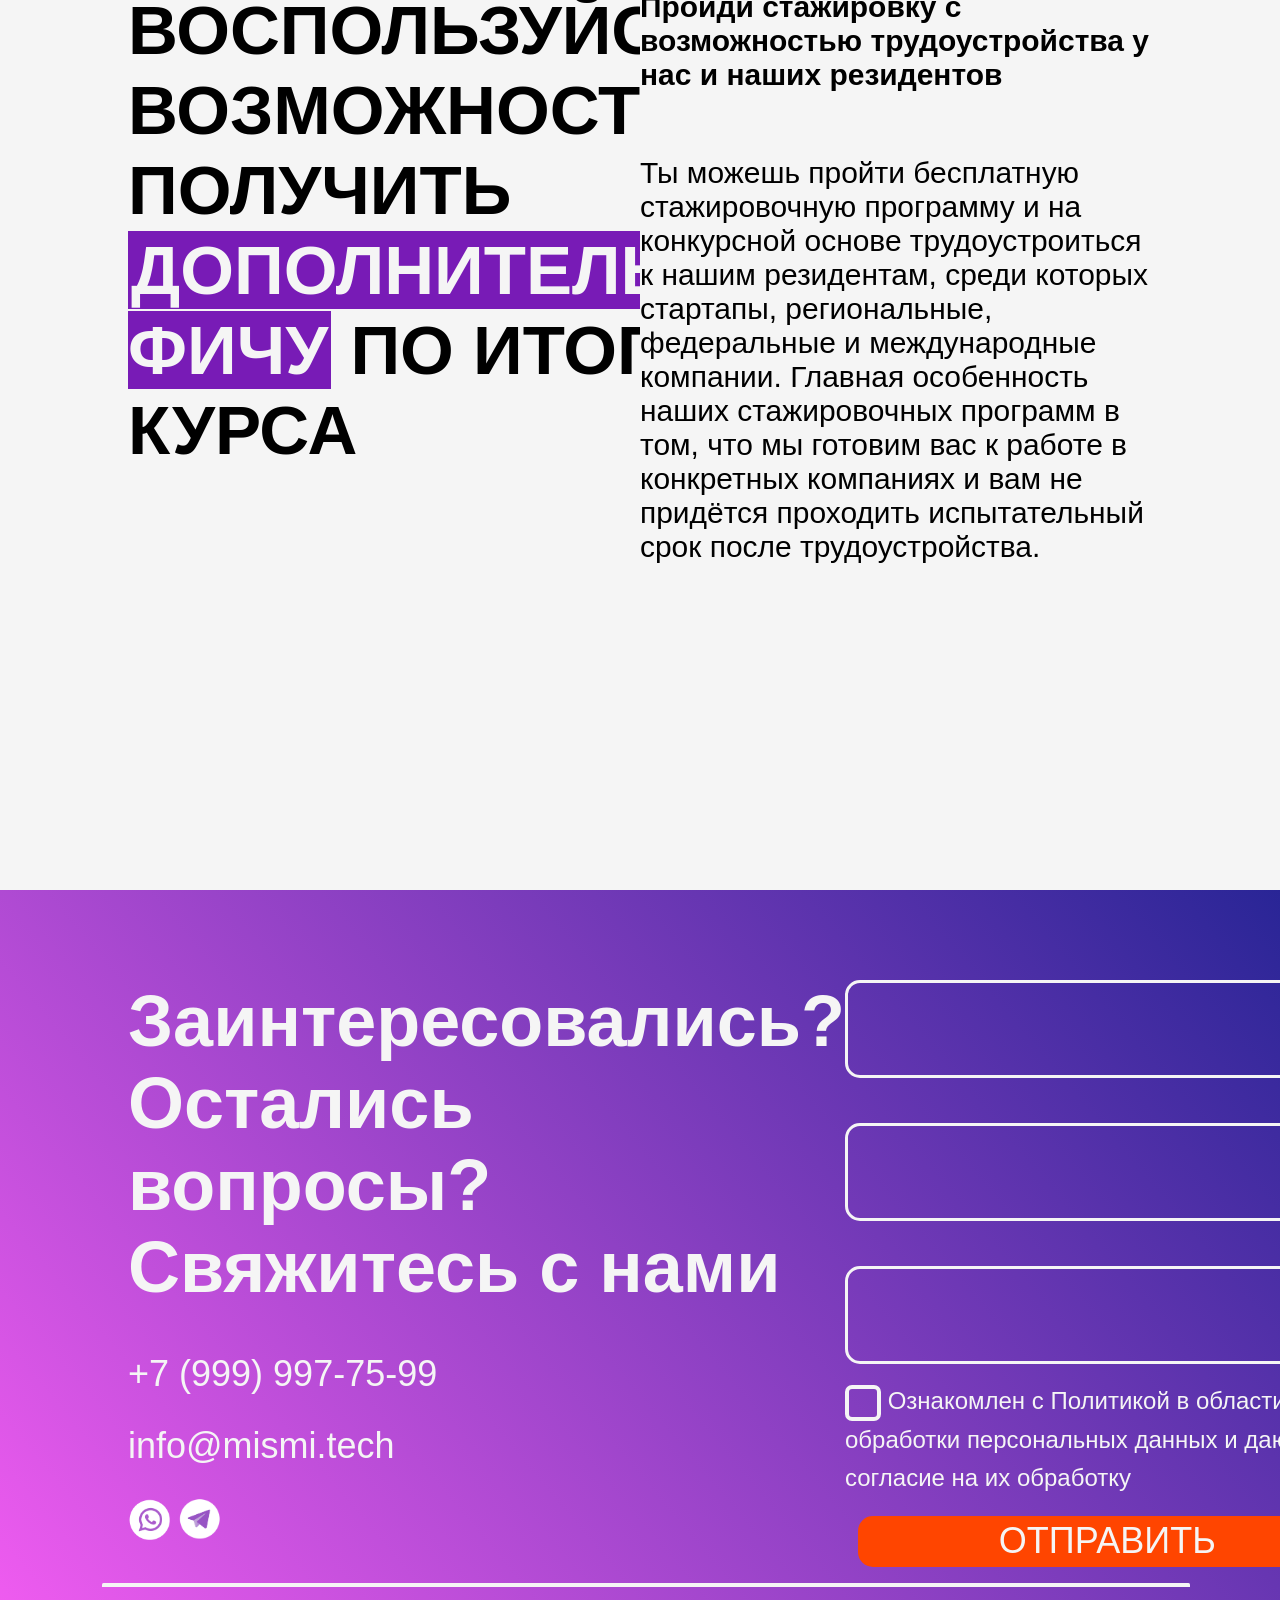
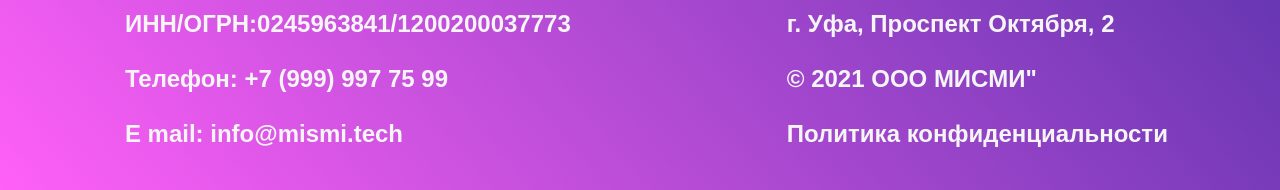
==== commit df8ad62b: "Flip-cards" ====
--- a/index.html
+++ b/index.html
@@ -6,17 +6,22 @@
   <meta name="viewport" content="width=device-width height=device-height">
   <title>Шаблончик</title>
   <link rel="stylesheet" href="index.css" type="text/css" />
+  <script src="index.js" type="text/javascript"></script>
 </head>
 
 <body>
   <div id="main">
+
     <div id="header">
       <div class="container">
         <img src="laptop.png" height="100%" width="100%">
       </div>
     </div>
 
+
+
     <div id="content">
+
       <div class="cont1">
         <div class="bubbleWrapper">
           <div class="inlineContainer">
@@ -34,6 +39,8 @@
             </div>
           </div>
         </div>
+
+
         <div class="bubbleWrapper">
           <div class="inlineContainer">
             <img src="Human3.png">
@@ -52,10 +59,14 @@
           </div>
         </div>
       </div>
+
+
       <div class="cont2">
         <img src="iphone.png">
       </div>
     </div>
+
+
     <div class="cont3">
       <div id="border">
         <img src="activities_1.png" id="img_1">
@@ -86,130 +97,204 @@
         <img src="activities_4.png" id="img_4">
       </div>
     </div>
-    <div class="cont4">
+     <div class="cont4">
       <div id="courses">
-        <div id="card">
-          <h1>Введение в ООП</h1>
-          <div id="description">
-            Описание описание описание описание описание описание описание описание описание описание описание описание
-            описание описание описание описание описание
-          </div>
-          <div id="price"></div>
-          <img src="./card_1.png">
-          <button>ПОДРОБНЕЕ</button>
-        </div>
-        <div id="card">
-          <h1>Управление проектами</h1>
-          <div id="description">
-            Описание описание описание описание описание описание описание описание описание описание описание описание
-            описание описание описание описание описание
-          </div>
-          <div id="price"></div>
-          <img src="./card_2.png">
-          <button>ПОДРОБНЕЕ</button>
-        </div>
-        <div id="card">
-          <h1>LAMP</h1>
-          <div id="description">
-            Описание описание описание описание описание описание описание описание описание описание описание описание
-            описание описание описание описание описание
-          </div>
-          <div id="price"></div>
-          <img src="./card_3.png">
-          <button>ПОДРОБНЕЕ</button>
-        </div>
-        <div id="card">
-          <h1>Backend-разработка</h1>
-          <div id="description">
-            Описание описание описание описание описание описание описание описание описание описание описание описание
-            описание описание описание описание описание
-          </div>
-          <div id="price"></div>
-          <img src="./card_4.png">
-          <button>ПОДРОБНЕЕ</button>
-        </div>
-        <div id="card">
-          <h1>Frontend-разработка</h1>
-          <div id="description">
-            Описание описание описание описание описание описание описание описание описание описание описание описание
-            описание описание описание описание описание
-          </div>
-          <div id="price"></div>
-          <img src="./card_5.png">
-          <button>ПОДРОБНЕЕ</button>
-        </div>
-        <div id="card">
-          <h1>Мобильная разработка</h1>
-          <div id="description">
-            Описание описание описание описание описание описание описание описание описание описание описание описание
-            описание описание описание описание описание
-          </div>
-          <div id="price"></div>
-          <img src="./card_6.png">
-          <button>ПОДРОБНЕЕ</button>
-        </div>
-        <div id="card">
-          <h1>Курс по разработке игр</h1>
-          <div id="description">
-            Описание описание описание описание описание описание описание описание описание описание описание описание
-            описание описание описание описание описание
-          </div>
-          <div id="price"></div>
-          <img src="./card_7.png">
-          <button>ПОДРОБНЕЕ</button>
-        </div>
-        <div id="card">
-          <h1>3D-моделирование</h1>
-          <div id="description">
-            Описание описание описание описание описание описание описание описание описание описание описание описание
-            описание описание описание описание описание
-          </div>
-          <div id="price"></div>
-          <img src="./card_8.png">
-          <button>ПОДРОБНЕЕ</button>
-        </div>
-        <div id="card">
-          <h1>3D-визуализация</h1>
-          <div id="description">
-            Описание описание описание описание описание описание описание описание описание описание описание описание
-            описание описание описание описание описание
-          </div>
-          <div id="price"></div>
-          <img src="./card_9.png">
-          <button>ПОДРОБНЕЕ</button>
-        </div>
-        <div id="card">
-          <h1>AR/VR</h1>
-          <div id="description">
-            Описание описание описание описание описание описание описание описание описание описание описание описание
-            описание описание описание описание описание
-          </div>
-          <div id="price"></div>
-          <img src="./card_10.png">
-          <button>ПОДРОБНЕЕ</button>
-        </div>
-        <div id="card">
-          <h1>Основы искусственного интеллекта</h1>
-          <div id="description">
-            Описание описание описание описание описание описание описание описание описание описание описание описание
-            описание описание описание описание описание
-          </div>
-          <div id="price"></div>
-          <img src="./card_11.png">
-          <button>ПОДРОБНЕЕ</button>
-        </div>
-        <div id="card">
-          <h1>C++</h1>
-          <div id="description">
-            Описание описание описание описание описание описание описание описание описание описание описание описание
-            описание описание описание описание описание
-          </div>
-          <div id="price"></div>
-          <img src="./card_12.png">
-          <button>ПОДРОБНЕЕ</button>
-        </div>
-      </div>
-    </div>
+        <div class="card">
+          <div class="card__side card__side--front">
+            <h1>Введение в ООП</h1>
+            <div id="description">
+              Описание описание описание описание описание описание описание описание описание описание описание описание
+              описание описание описание описание описание
+            </div>
+            <img src="./card_1.png">
+          </div>
+          <div class="card__side card__side--back">
+            <div id="description">
+              Описание описание описание описание описание описание описание описание описание описание описание описание
+              описание описание описание описание описание
+            </div>
+          </div>
+        </div>
+        <div class="card">
+          <div class="card__side card__side--front">
+            <h1>Управление проектами</h1>
+            <div id="description">
+              Описание описание описание описание описание описание описание описание описание описание описание описание
+              описание описание описание описание описание
+            </div>
+            <img src="./card_2.png">
+          </div>
+          <div class="card__side card__side--back">
+            <div id="description">
+              Описание описание описание описание описание описание описание описание описание описание описание описание
+              описание описание описание описание описание
+            </div>
+          </div>
+        </div>
+        <div class="card">
+          <div class="card__side card__side--front">
+            <h1>LAMP</h1>
+            <div id="description">
+              Описание описание описание описание описание описание описание описание описание описание описание описание
+              описание описание описание описание описание
+            </div>
+            <img src="./card_3.png">
+          </div>
+          <div class="card__side card__side--back">
+            <div id="description">
+              Описание описание описание описание описание описание описание описание описание описание описание описание
+              описание описание описание описание описание
+            </div>
+          </div>
+        </div>
+        <div class="card">
+          <div class="card__side card__side--front">
+            <h1>Backend-разработка</h1>
+            <div id="description">
+              Описание описание описание описание описание описание описание описание описание описание описание описание
+              описание описание описание описание описание
+            </div>
+            <img src="./card_4.png">
+          </div>
+          <div class="card__side card__side--back">
+            <div id="description">
+              Описание описание описание описание описание описание описание описание описание описание описание описание
+              описание описание описание описание описание
+            </div>
+          </div>
+        </div>
+        <div class="card">
+          <div class="card__side card__side--front">
+            <h1>Frontend-разработка</h1>
+            <div id="description">
+              Описание описание описание описание описание описание описание описание описание описание описание описание
+              описание описание описание описание описание
+            </div>
+            <img src="./card_5.png">
+          </div>
+          <div class="card__side card__side--back">
+            <div id="description">
+              Описание описание описание описание описание описание описание описание описание описание описание описание
+              описание описание описание описание описание
+            </div>
+          </div>
+        </div>
+        <div class="card">
+          <div class="card__side card__side--front">
+            <h1>Мобильная разработка</h1>
+            <div id="description">
+              Описание описание описание описание описание описание описание описание описание описание описание описание
+              описание описание описание описание описание
+            </div>
+            <img src="./card_6.png">
+          </div>
+          <div class="card__side card__side--back">
+            <div id="description">
+              Описание описание описание описание описание описание описание описание описание описание описание описание
+              описание описание описание описание описание
+            </div>
+          </div>
+        </div>
+        <div class="card">
+          <div class="card__side card__side--front">
+            <h1>Курс по разработке игр</h1>
+            <div id="description">
+              Описание описание описание описание описание описание описание описание описание описание описание описание
+              описание описание описание описание описание
+            </div>
+            <img src="./card_7.png">
+          </div>
+          <div class="card__side card__side--back">
+            <div id="description">
+              Описание описание описание описание описание описание описание описание описание описание описание описание
+              описание описание описание описание описание
+            </div>
+          </div>
+        </div>
+        <div class="card">
+          <div class="card__side card__side--front">
+            <h1>3D-моделирование</h1>
+            <div id="description">
+              Описание описание описание описание описание описание описание описание описание описание описание описание
+              описание описание описание описание описание
+            </div>
+            <img src="./card_8.png">
+          </div>
+          <div class="card__side card__side--back">
+            <div id="description">
+              Описание описание описание описание описание описание описание описание описание описание описание описание
+              описание описание описание описание описание
+            </div>
+          </div>
+        </div>
+        <div class="card">
+          <div class="card__side card__side--front">
+            <h1>3D-визуализация</h1>
+            <div id="description">
+              Описание описание описание описание описание описание описание описание описание описание описание описание
+              описание описание описание описание описание
+            </div>
+            <img src="./card_9.png">
+          </div>
+          <div class="card__side card__side--back">
+            <div id="description">
+              Описание описание описание описание описание описание описание описание описание описание описание описание
+              описание описание описание описание описание
+            </div>
+          </div>
+        </div>
+        <div class="card">
+          <div class="card__side card__side--front">
+            <h1>AR/VR</h1>
+            <div id="description">
+              Описание описание описание описание описание описание описание описание описание описание описание описание
+              описание описание описание описание описание
+            </div>
+            <img src="./card_10.png">
+          </div>
+          <div class="card__side card__side--back">
+            <div id="description">
+              Описание описание описание описание описание описание описание описание описание описание описание описание
+              описание описание описание описание описание
+            </div>
+          </div>
+        </div>
+        <div class="card">
+          <div class="card__side card__side--front">
+            <h1>Основы искусственного интеллекта</h1>
+            <div id="description">
+              Описание описание описание описание описание описание описание описание описание описание описание описание
+              описание описание описание описание описание
+            </div>
+            <img src="./card_11.png">
+          </div>
+          <div class="card__side card__side--back">
+            <div id="description">
+              Описание описание описание описание описание описание описание описание описание описание описание описание
+              описание описание описание описание описание
+            </div>
+          </div>
+        </div>
+        <div class="card">
+          <div class="card__side card__side--front">
+            <h1>C++</h1>
+            <div id="description">
+              Описание описание описание описание описание описание описание описание описание описание описание описание
+              описание описание описание описание описание
+            </div>
+            <img src="./card_12.png">
+          </div>
+          <div class="card__side card__side--back">
+            <div id="description">
+              Описание описание описание описание описание описание описание описание описание описание описание описание
+              описание описание описание описание описание
+            </div>
+          </div>
+        </div>
+      </div>
+    </div>
+
+
     <div id="cont5">
       <div id="learn">
         <h1>В ОБУЧЕНИИ ВАС ЖДЁТ</h1>
@@ -270,9 +355,11 @@
         </div>
       </div>
     </div>
+
+
     <div id="cont6">
       <div id="docs">
-        <h1>ПО ЗАВЕРШЕНИЮ ПРОХОЖДЕНИЯ ОБУЧЕНИЯ ТЫ ПОЛУЧИШЬ</h1>
+        <h1>ПО ЗАВЕРШЕНИЮ ПРОХОЖДЕНИЯ ОБУЧЕНИЯ ТЫ <mark>ПОЛУЧИШЬ</mark></h1>
         <img src="./docs_1.png">
         <h2>Портфолио, которое не стыдно показать работодателю</h2>
         <img src="./docs_2.png">
@@ -280,9 +367,11 @@
       </div>
       <img src="./man.png">
     </div>
+
+
     <div id="cont7">
       <div id="feature">
-        <h1>ВОСПОЛЬЗУЙСЯ ВОЗМОЖНОСТЬЮ ПОЛУЧИТЬ ДОПОЛНИТЕЛЬНУЮ ФИЧУ ПО ИТОГУ КУРСА</h1>
+        <h1>ВОСПОЛЬЗУЙСЯ ВОЗМОЖНОСТЬЮ ПОЛУЧИТЬ <mark>ДОПОЛНИТЕЛЬНУЮ ФИЧУ</mark> ПО ИТОГУ КУРСА</h1>
       </div>
       <div id="trainee">
         <h2>Пройди стажировку с возможностью трудоустройства у нас и наших резидентов</h2>
@@ -292,6 +381,8 @@
           проходить испытательный срок после трудоустройства.</h3>
       </div>
     </div>
+
+
     <div id="footer">
       <div id="fbx">
         <div id="contact">
@@ -321,22 +412,6 @@
               обработку</label>
           </div>
           <div id="send">
-            <script src='https://www.google.com/recaptcha/api.js'></script>
-            <script>
-
-              function get_action(form) {
-                var v = grecaptcha.getResponse();
-                if (v.length == 0) {
-                  document.getElementById('captcha').innerHTML = "You can't leave Captcha Code empty";
-                  return false;
-                }
-                else {
-                  document.getElementById('captcha').innerHTML = "Captcha completed";
-                  return true;
-                }
-              }
-
-            </script>
             <div class="g-recaptcha" id="rcaptcha" data-sitekey="site key"></div>
             <span id="captcha" style="color:red"></span> <!-- this will show captcha errors -->
             <button>ОТПРАВИТЬ</button>
--- a/index.css
+++ b/index.css
@@ -0,0 +1,628 @@
+body {
+    margin: auto;
+}
+
+/* * {
+    max-width: 1920px;
+} */
+
+::-webkit-scrollbar {
+    width: 0px;
+    height: 0px;
+    background: transparent;
+}
+
+#header, #content {
+    text-align: center;
+}
+
+#main {
+    /* height: 100%;
+    background: #3d3a3a; */
+    margin: 0 auto;
+}
+
+#header {
+    height: 100vh;
+    background: linear-gradient(rgb(179, 98, 255) 80%, rgb(231, 173, 255), rgb(225, 149, 255), rgb(241, 171, 255));
+    align-items: center;
+}
+
+#content {
+    /* height: fit-content; */
+    display: flex;
+    justify-content: start;
+    flex-direction: column;
+    align-self: flex-start;
+    background: whitesmoke;
+}
+
+.bubbleWrapper {
+    padding: 5% 25% 5% 25%;
+    display: flex;
+    justify-content: start;
+    flex-direction: column;
+    align-self: flex-start;
+    color: rgb(56, 56, 56);
+    font: 1.2em "Montesserat", sans-serif;
+}
+
+.inlineContainer {
+    display: inline-flex;
+}
+
+.inlineContainer.own {
+    flex-direction: row-reverse;
+}
+
+.inlineIcon {
+    width: 20px;
+    object-fit: contain;
+}
+
+.ownBubble {
+    box-shadow: 0px 0px 12px rgba(127, 127, 127, 0.5);
+    min-width: 55%;
+    /* max-width: 85%; */
+    min-height: 55%;
+    /* max-height: 85%; */
+    padding: 14px 18px;
+    margin: 5% 20% 20%;
+    background-color: whitesmoke;
+    border-radius: 8px 8px 0 8px;
+
+}
+
+.otherBubble {
+    box-shadow: 0px 0px 12px rgba(127, 127, 127, 0.5);
+    width: 55%;
+    /* max-width: 55%; */
+    height: 55%;
+    /* max-height: 85%; */
+    padding: 14px 18px;
+    margin: 6px 8px;
+    background-color: whitesmoke;
+    border-radius: 8px 8px 8px 0;
+
+}
+
+.own {
+    align-self: flex-end;
+}
+
+.other {
+    align-self: flex-start;
+}
+
+.hd1,
+.hd2,
+.hd3 {
+    border: 10px solid black;
+    background: blue;
+    margin: 5%;
+}
+
+.hd2 {
+    margin: 2.5%;
+}
+
+.cont1 img {
+    max-height: 25%;
+    max-width: 25%;
+}
+
+.cont2 {
+    background: whitesmoke;
+    display: grid;
+    grid-template-rows: repeat(1, 1fr);
+}
+
+.cont2 img {
+    max-height: 90%;
+    margin-left: 15%;
+}
+
+.cont3 {
+    background: whitesmoke;
+    display: flex;
+    flex-direction: row;
+    flex-wrap: wrap;
+    justify-content: space-between;
+    height: 100%;
+}
+
+#descr {
+    vertical-align: middle;
+    font: 1.2em "Montesserat", sans-serif;
+    width: 51%;
+}
+
+#border {
+    display: inline-block;
+    height: 441px;
+    width: 40%;
+    min-height: 10vh;
+    min-width: 25vw;
+    position: relative;
+    margin: 50px 0 50px 0;
+    z-index: 0;
+    border-radius: 0 210px 210px 0;
+    background: linear-gradient(to right, #292596, #C385D4) border-box;
+}
+
+.cont3 div:nth-child(4n+4) {
+    transform: scale(-1, 1);
+    justify-self: end;
+}
+
+#border:before {
+    content: "";
+    width: 87%;
+    height: 65%;
+    display: block;
+    z-index: -1;
+    position: relative;
+    padding: 15px;
+    background: linear-gradient(to right, #292596, #C385D4) border-box;
+    top: 60px;
+    border-radius: 0 210px 210px 0;
+}
+
+#border:after {
+    content: "";
+    width: 83%;
+    height: 60%;
+    display: block;
+    z-index: -2;
+    padding: 40px;
+    background: whitesmoke;
+    position: absolute;
+    top: 45px;
+    border-radius: 0 210px 210px 0;
+}
+
+#border img {
+    position: relative;
+    top: -55%;
+    z-index: 2;
+    border-radius: 0 210px 210px 0;
+    width: 87%;
+    height: 65%;
+    object-fit: cover;
+    background-origin: border-box;
+}
+
+.cont4 {
+    background: linear-gradient(50deg, #ff60f7, #292596) border-box;
+    height: 250vh;
+}
+
+#courses {
+    height: 100%;
+    display: grid;
+    grid-template-rows: repeat(4, 0.75fr);
+    grid-template-columns: repeat(3, 0.75fr);
+    margin: auto 5%;
+}
+
+#card {
+    background-color: whitesmoke;
+    margin: 5%;
+    border-radius: 25px;
+    padding: 5%;
+    font: 1em "Montesserat", sans-serif;
+    height: 800px;
+}
+
+#card img {
+    object-fit: cover;
+    width: 90%;
+    margin: 5%;
+}
+
+#card button {
+    background-color: orange;
+    border-radius: 5px;
+    border: none;
+    width: 70%;
+    height: 10%;
+    align-self: center;
+    color: white;
+    font: 1.2em "Montesserat", sans-serif;
+}
+
+#cont5 {
+    height: 210vh;
+    width: 100%;
+    background-color: whitesmoke;
+    font: 1.2em "Montesserat", sans-serif;
+}
+
+#learn {
+    height: 20vh;
+    width: 85vw;
+    display: flex;
+    flex-direction: row;
+    margin: 0 0 0 5vw;
+}
+
+#learn h1 {
+    width: 25vw;
+    font: 3em "Montesserat", sans-serif;
+    font-weight: bold;
+    margin-right: 5vw;
+}
+
+#learn p {
+    width: 50vw;
+    font: 1.8em "Montesserat", sans-serif;
+    font-weight: lighter;
+}
+
+#row {
+    margin: 0 20% 0 20%;
+    justify-items: stretch;
+    align-items: stretch;
+    width: 35%;
+    height: 190vh;
+    display: flex;
+    flex-direction: column;
+    flex-wrap: wrap;
+    justify-content: space-evenly
+}
+
+#what {
+    color: black;
+    padding: 5%;
+}
+
+#what img {
+    height: 15vh;
+}
+
+#description {
+    font: 1.5em "Montesserat", sans-serif;
+    ;
+}
+
+#cont6 {
+    height: 100vh;
+    width: 100%;
+    background-color: whitesmoke;
+    font: 1.2em "Montesserat", sans-serif;
+    display: flex;
+    flex-direction: row;
+    flex-wrap: wrap;
+    justify-content: center;
+    align-items: center;
+}
+
+#cont6 h1 {
+    padding: 0 25vw 0 0vw;
+    font: 3em "Montesserat", sans-serif;
+    font-weight: bold;
+}
+
+#cont6 img {
+    height: 70vh;
+}
+
+#docs {
+    width: 60vw;
+    background-color: whitesmoke;
+    font: 1.2em "Montesserat", sans-serif;
+    display: flex;
+    align-items: flex-start;
+    flex-direction: row;
+    flex-wrap: wrap;
+}
+
+#docs img {
+    height: 15vh;
+}
+
+#cont7 {
+    height: 100vh;
+    width: 100%;
+    background-color: whitesmoke;
+    font: 1.2em "Montesserat", sans-serif;
+    display: flex;
+    flex-direction: column;
+    flex-wrap: wrap;
+}
+
+mark {
+    background: #781bb6;
+    padding: 0 3px;
+    color: whitesmoke;
+   }
+
+#feature {
+    margin: 0 10vw 0 10vw;
+    width: 25%;
+    background-color: whitesmoke;
+    font: 1.2em "Montesserat", sans-serif;
+    display: flex;
+    align-items: flex-start;
+    flex-direction: row;
+    flex-wrap: nowrap;
+}
+
+#feature h1 {
+    margin: 0;
+    font: 3em "Montesserat", sans-serif;
+    font-weight: bold;
+}
+
+#trainee {
+    margin: 0vw 0 0 5vw;
+    width: 50vw;
+    height: 70vh;
+    background-color: whitesmoke;
+    font: 1.2em "Montesserat", sans-serif;
+    display: flex;
+    flex-direction: column;
+}
+
+#trainee h2 {
+    margin: 0 10vw 5vw 0;
+    font: 1.3em "Montesserat", sans-serif;
+    font-weight: bold;
+    font-stretch: expanded;
+}
+
+
+#trainee h3 {
+    margin: 0 10vw 0 0;
+    font: 1.3em "Montesserat", sans-serif;
+    font-weight: lighter;
+}
+
+#footer {
+    height: 100vh;
+    width: 100%;
+    background: linear-gradient(50deg, #ff60f7, #292596) border-box;
+}
+
+#fbx {
+    height: 70vh;
+    width: 40vw;
+    margin: 0 10vw;
+    padding-bottom: 7vh;
+    color: whitesmoke;
+    font: 1.5em "Montesserat", sans-serif;
+}
+
+#fbx img {
+    height: 5vh;
+}
+
+#fbx h1 {
+    font: 3em "Montesserat", sans-serif;
+    font-weight: bold;
+    margin: 10vh 0 5vh 0;
+}
+
+#fbx h2 {
+    font-weight: lighter;
+    margin-top: 0;
+}
+
+#contact {
+    height: 100vh;
+    display: flex;
+    justify-content: start;
+    flex-direction: column;
+    align-self: flex-start;
+    flex-wrap: wrap;
+}
+
+#forms {
+    margin-top: 10vh;
+}
+
+.form-example {
+    display: table-row;
+}
+
+.form-example label,
+input {
+    color: whitesmoke;
+    font: 3em "Montesserat", sans-serif;
+    background: transparent;
+    border-radius: 15px;
+    border: 3px solid whitesmoke;
+    height: 10vh;
+    width: 40vw;
+}
+
+.form-example label {
+    padding-right: 10px;
+}
+
+#checkbox {
+    margin: 2vh 0;
+    line-height: 1.6;
+}
+
+@supports (-webkit-appearance: none) or (-moz-appearance: none) {
+
+    input[type='checkbox'],
+    input[type='radio'] {
+        --active: #275efe;
+        --active-inner: #fff;
+        --focus: 2px rgba(39, 94, 254, .3);
+        --border: whitesmoke;
+        --border-hover: #275efe;
+        --background: transparent;
+        --disabled: #f6f8ff;
+        --disabled-inner: #e1e6f9;
+        -webkit-appearance: none;
+        -moz-appearance: none;
+        height: 4vh;
+        width: 4vh;
+        outline: none;
+        display: inline-block;
+        vertical-align: middle;
+        position: relative;
+        margin: 0;
+        cursor: pointer;
+        border: 4px solid var(--bc, var(--border));
+        background: var(--b, var(--background));
+        transition: background 0.3s, border-color 0.3s, box-shadow 0.2s;
+    }
+
+    input[type='checkbox']:after,
+    input[type='radio']:after {
+        content: '';
+        display: block;
+        left: 0;
+        top: 0;
+        position: absolute;
+        transition: transform var(--d-t, 0.3s) var(--d-t-e, ease), opacity var(--d-o, 0.2s);
+    }
+
+    input[type='checkbox']:checked,
+    input[type='radio']:checked {
+        --b: var(--active);
+        --bc: var(--active);
+        --d-o: 0.3s;
+        --d-t: 0.6s;
+        --d-t-e: cubic-bezier(0.2, 0.85, 0.32, 1.2);
+    }
+
+    input[type='checkbox']:disabled,
+    input[type='radio']:disabled {
+        --b: var(--disabled);
+        cursor: not-allowed;
+        opacity: 0.9;
+    }
+
+    input[type='checkbox']:disabled:checked,
+    input[type='radio']:disabled:checked {
+        --b: var(--disabled-inner);
+        --bc: var(--border);
+    }
+
+    input[type='checkbox']:hover:not(:checked):not(:disabled),
+    input[type='radio']:hover:not(:checked):not(:disabled) {
+        --bc: var(--border-hover);
+    }
+
+    input[type='checkbox']:focus,
+    input[type='radio']:focus {
+        box-shadow: 0 0 0 var(--focus);
+    }
+
+    input[type='checkbox']:not(.switch):after,
+    input[type='radio']:not(.switch):after {
+        opacity: var(--o, 0);
+    }
+
+    input[type='checkbox']:not(.switch):checked,
+    input[type='radio']:not(.switch):checked {
+        --o: 1;
+    }
+
+    input[type='checkbox']:not(.switch) {
+        border-radius: 7px;
+    }
+
+    input[type='checkbox']:not(.switch):after {
+        width: 1.25vh;
+        height: 3vh;
+        border: 4px solid var(--active-inner);
+        border-radius: 2.5px;
+        border-top: 0;
+        border-left: 0;
+        margin-left: 1vh;
+        transform: rotate(var(--r, 20deg));
+    }
+
+    input[type='checkbox']:not(.switch):checked {
+        --r: 43deg;
+    }
+}
+
+#send {
+    width: 40vw;
+    display: flex;
+    justify-content: start;
+    flex-direction: row;
+    align-self: flex-start;
+}
+
+#send button {
+    width: 100%;
+    height: 4vw;
+    color: whitesmoke;
+    background: orangered;
+    border: none;
+    border-radius: 15px;
+    font: 1.5em "Montesserat", sans-serif;
+    font-weight: lighter;
+    margin-left: 1vw;
+}
+
+#cred {
+    margin: 0 8vw;
+    width: 85vw;
+    border-top: solid 4px whitesmoke ;
+    border-radius: 1.5px;
+}
+
+#info {
+    margin: 2.5vh;
+    height: 20vh;
+    color: whitesmoke;
+    font: 1em "Montesserat", sans-serif;
+    display: flex;
+    flex-direction: column;
+    align-self: flex-start;
+    flex-wrap: wrap;
+    align-content: space-between;
+}
+
+#info h2 {
+    margin: 0;
+    padding-bottom: 3vh;
+}
+
+.card {
+    position: relative;
+  }
+
+.card img {
+    object-fit: cover;
+    width: 90%;
+    margin: 5%;
+}
+
+.card__side {
+    background-color: whitesmoke;
+    margin: 5%;
+    border-radius: 25px;
+    padding: 5%;
+    font: 1em "Montesserat", sans-serif;
+    height: 80%;
+    transition: all 0.75s ease;
+    position: absolute;
+            backface-visibility: hidden;
+    overflow: hidden;
+  }
+
+
+  .card__side--back {
+    -webkit-transform: rotateY(180deg);
+            transform: rotateY(180deg);
+  }
+
+  .card:hover .card__side--front {
+  -webkit-transform: rotateY(-180deg);
+          transform: rotateY(-180deg);
+}
+
+.card:hover .card__side--back {
+  -webkit-transform: rotateY(0);
+          transform: rotateY(0);
+}
